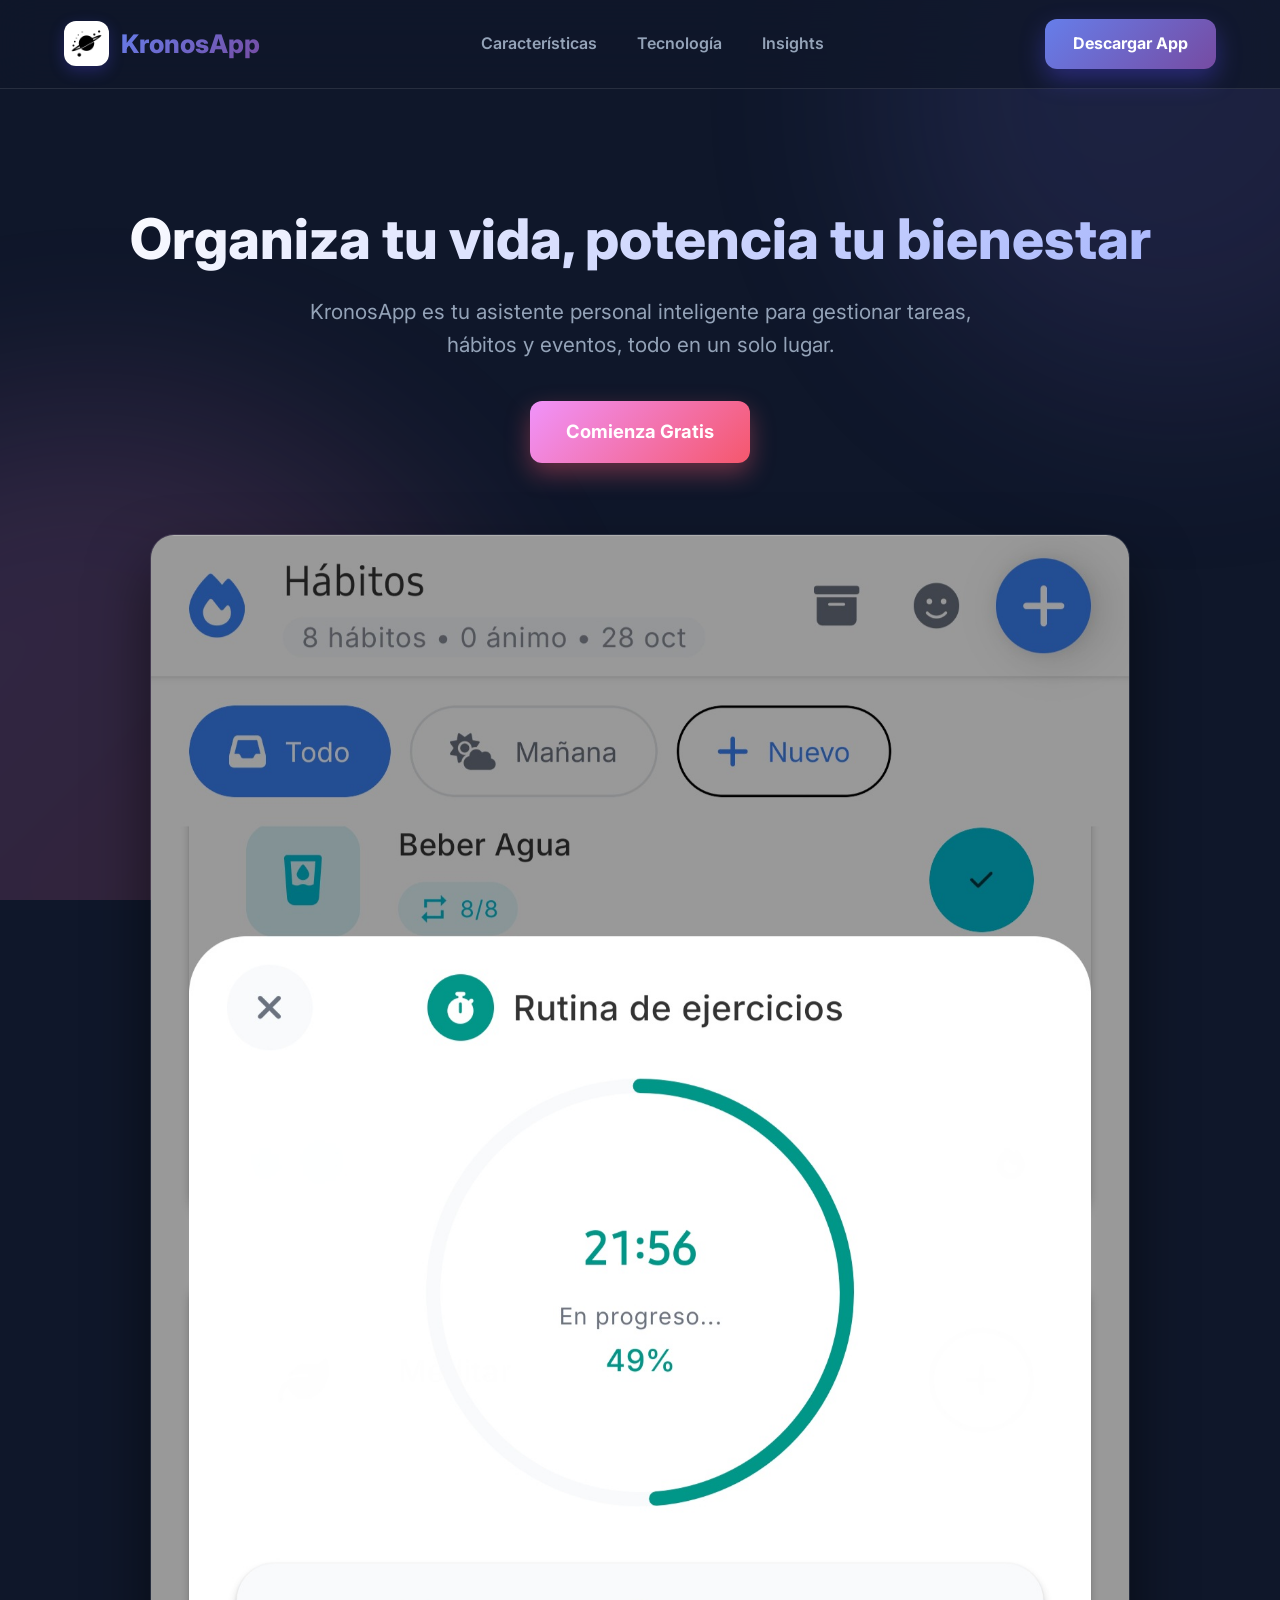
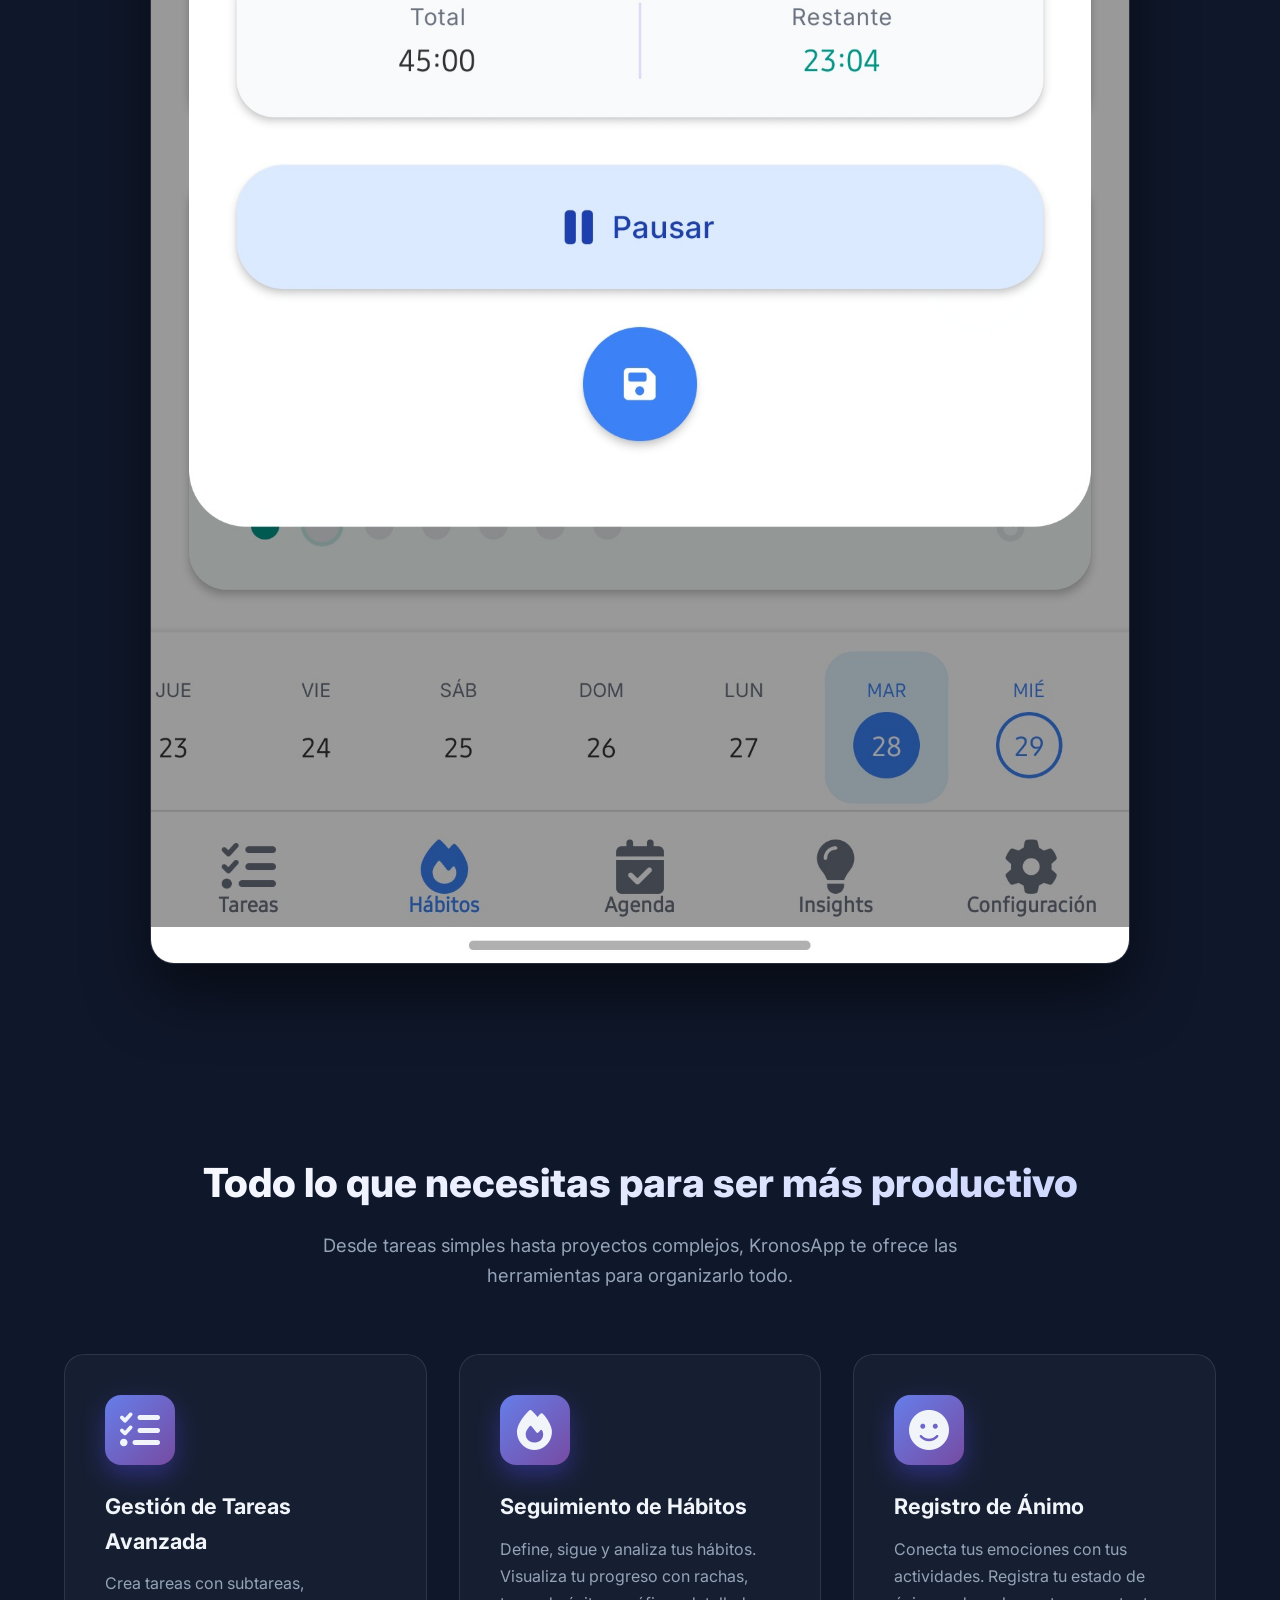
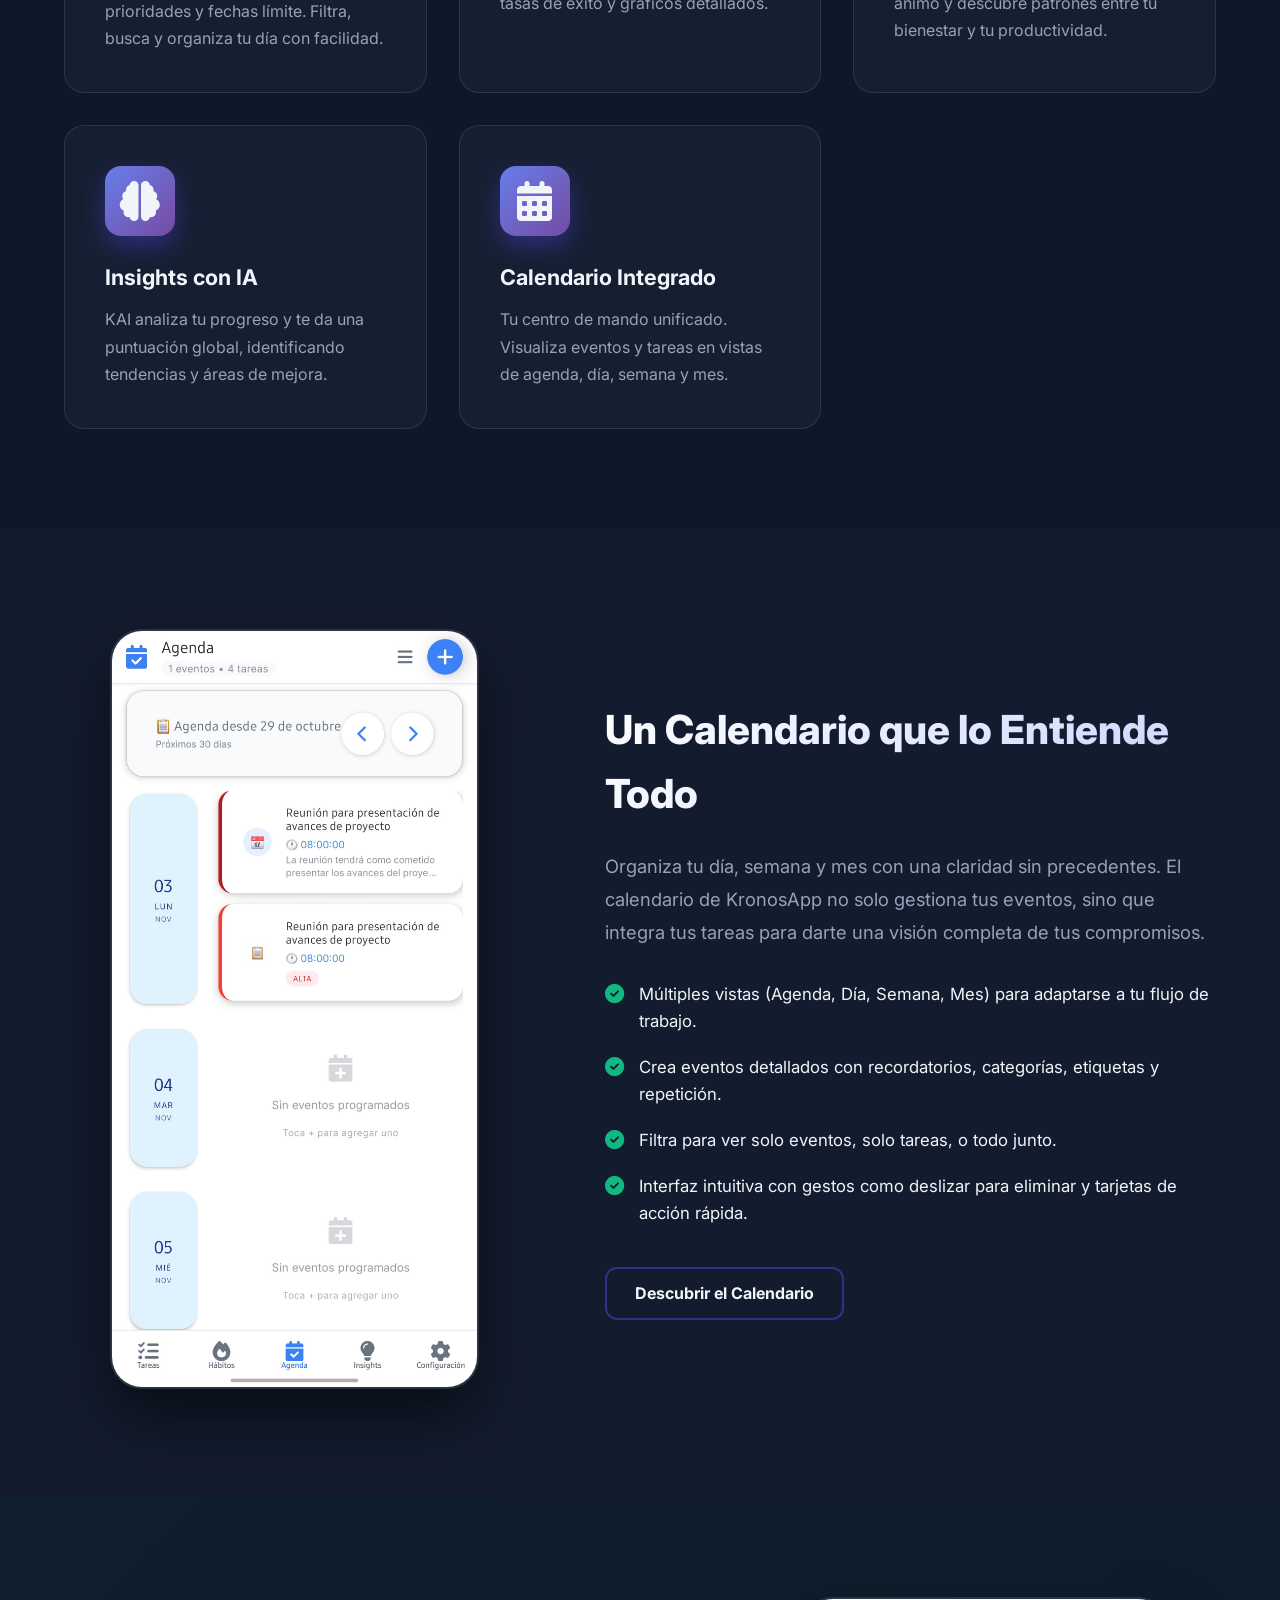
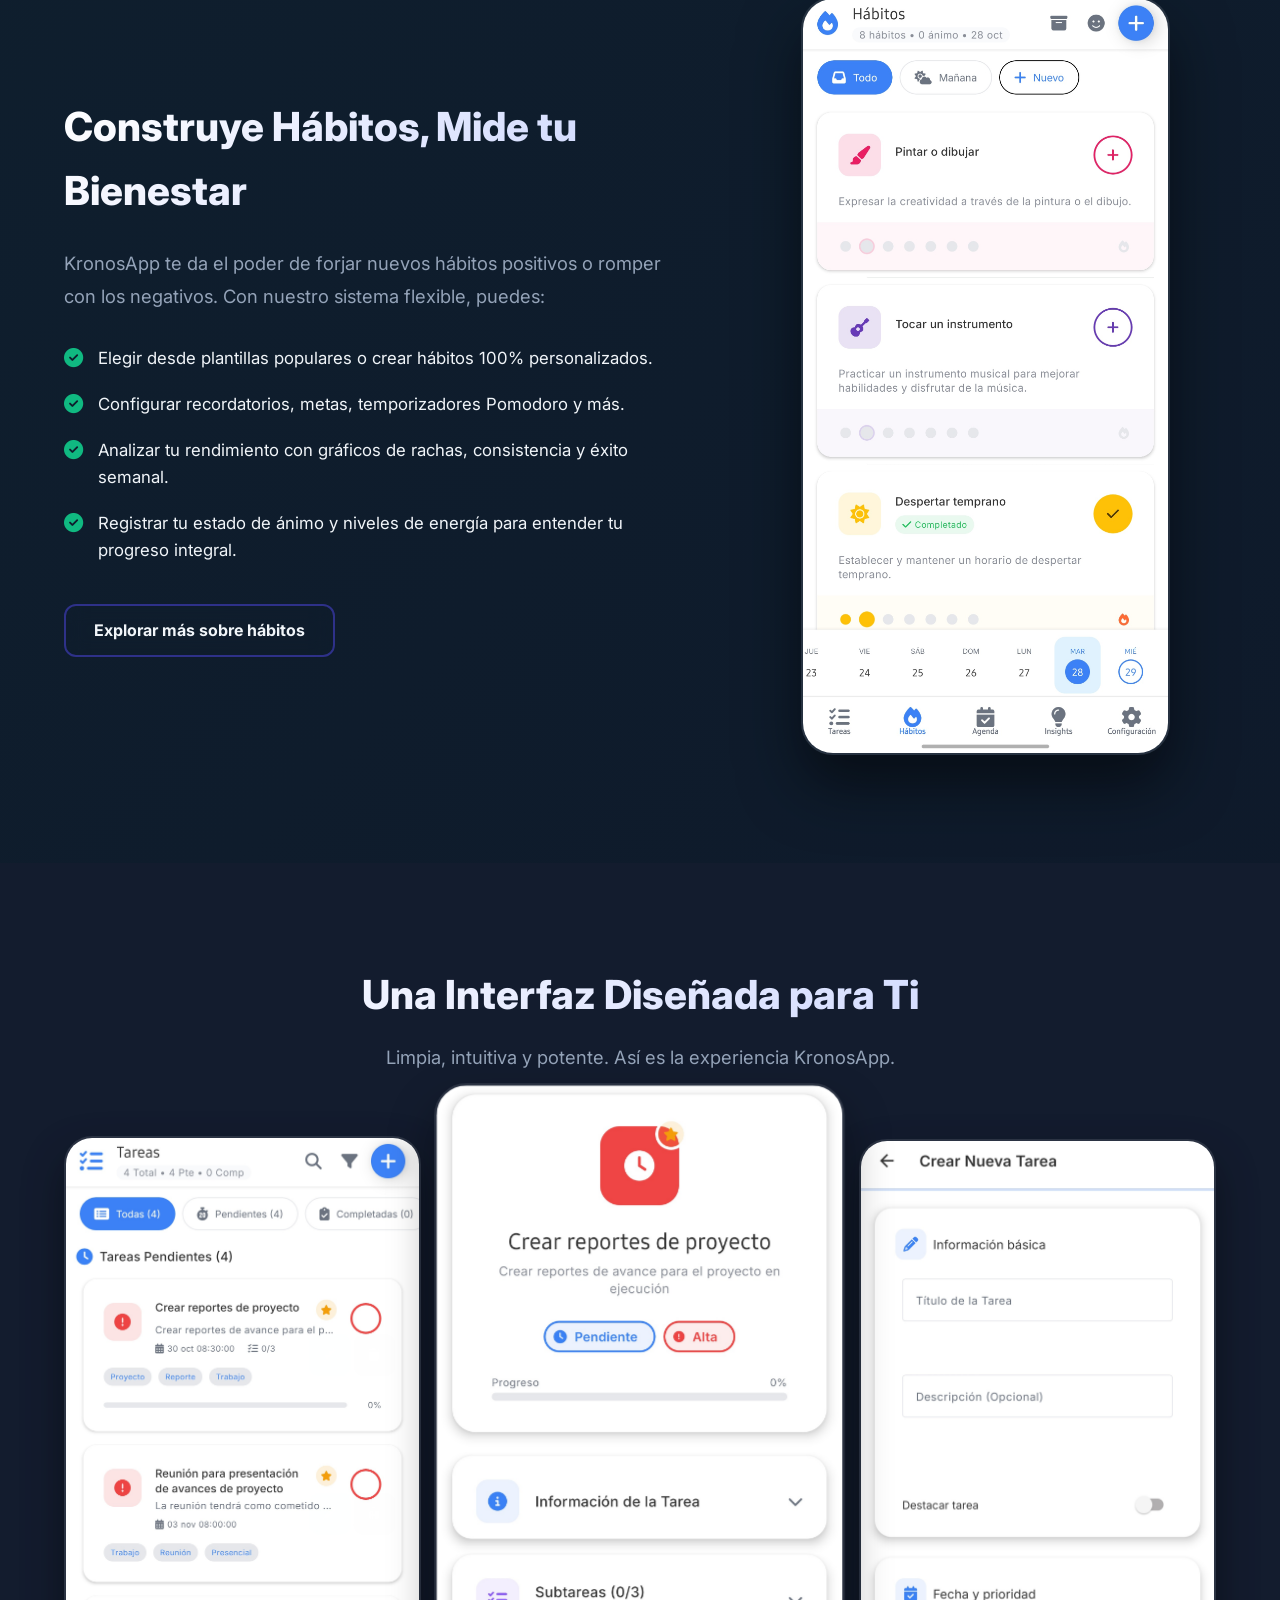
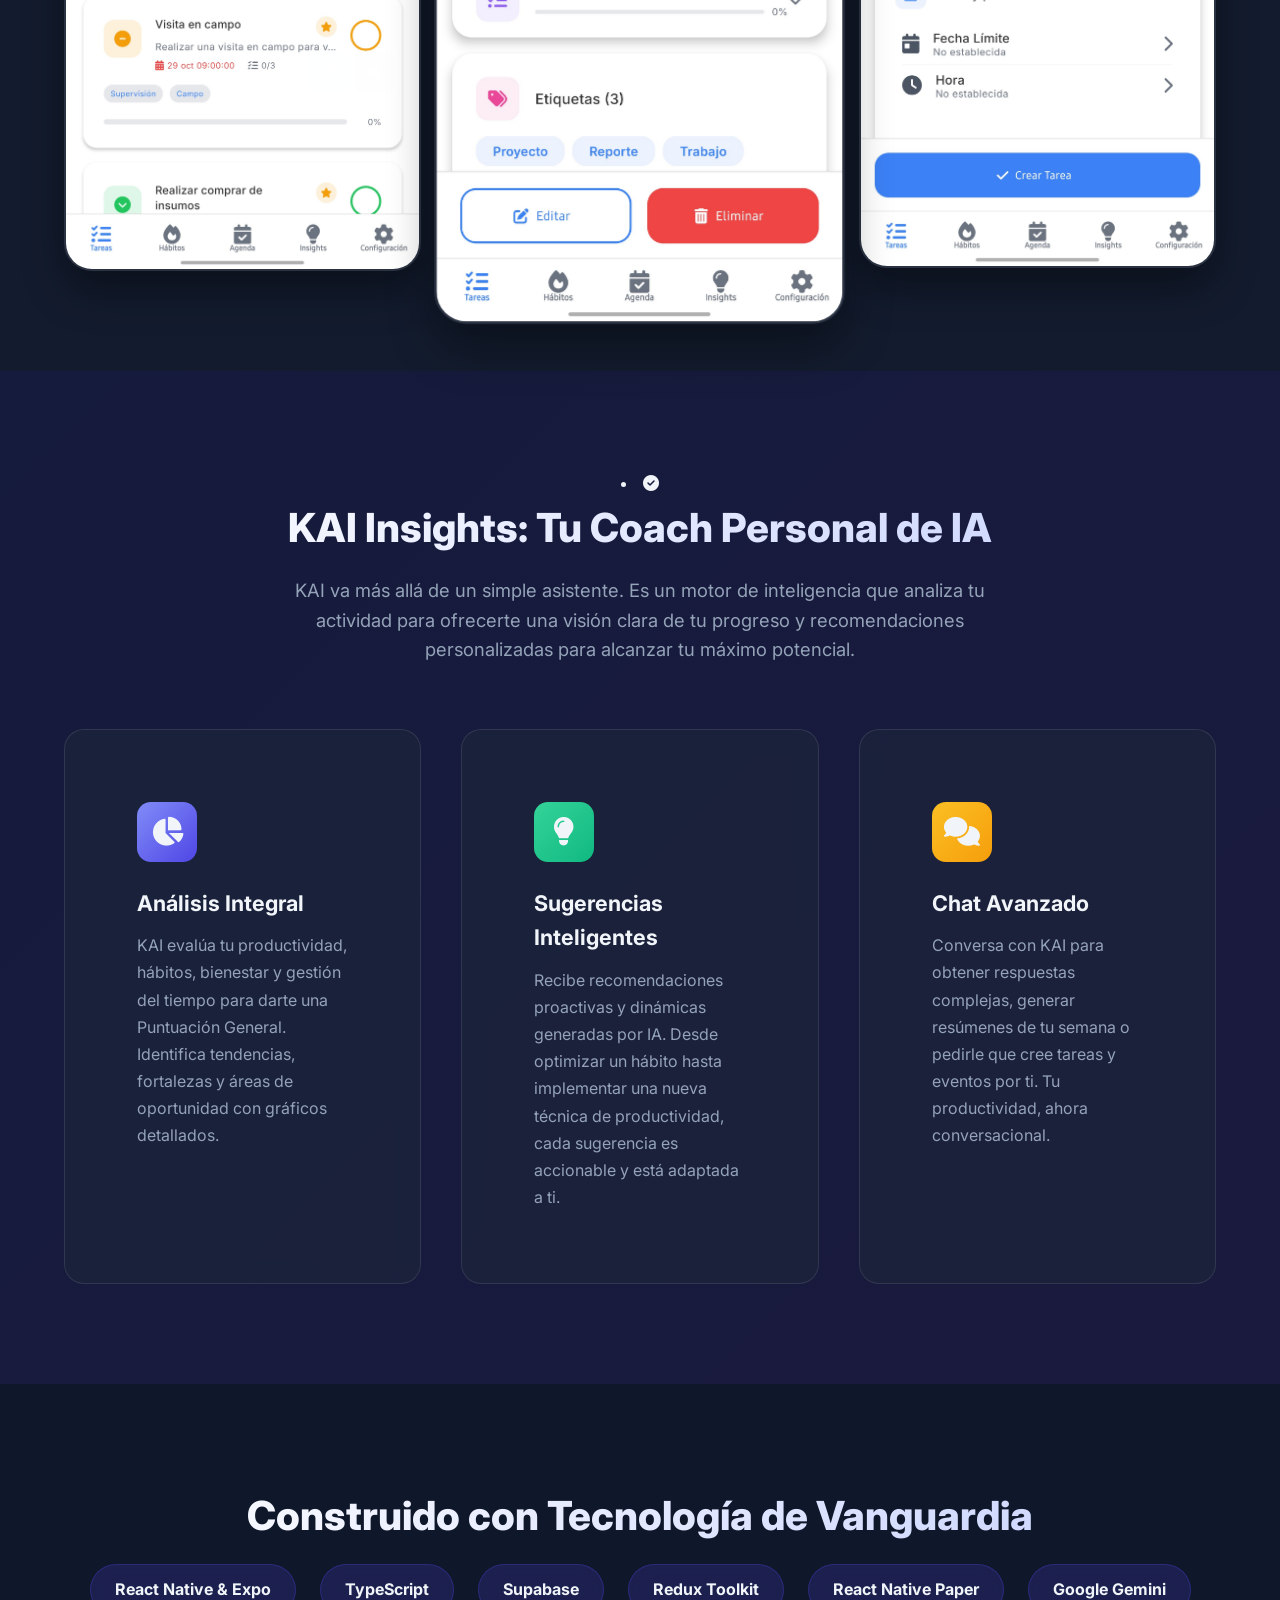
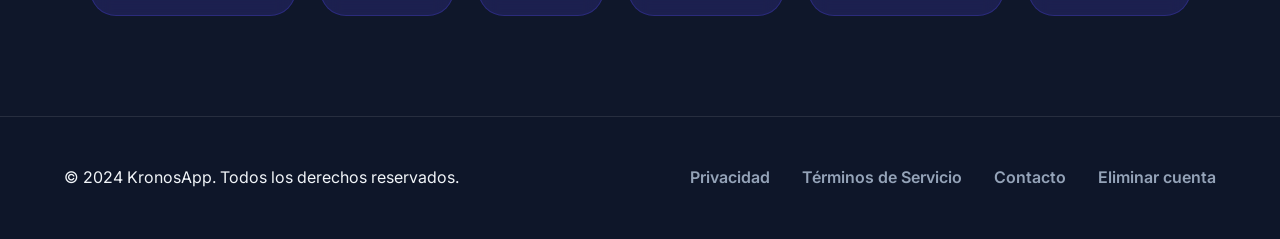
==== index.html @ 0acb2828 "Update KAI Insights section in index.html" ====
<!DOCTYPE html>
<html lang="es">
<head>
    <meta charset="UTF-8">
    <meta name="viewport" content="width=device-width, initial-scale=1.0">
    <title>KronosApp - Tu Asistente Personal Inteligente</title>
    <link rel="stylesheet" href="style.css">
    <link rel="preconnect" href="https://fonts.googleapis.com">
    <link rel="preconnect" href="https://fonts.gstatic.com" crossorigin>
    <link href="https://fonts.googleapis.com/css2?family=Inter:wght@400;600;700;800&display=swap" rel="stylesheet">
    <link rel="stylesheet" href="https://cdnjs.cloudflare.com/ajax/libs/font-awesome/6.4.0/css/all.min.css">
</head>
<body>
    <div class="bg-animation"></div>

    <header class="navbar" id="navbar">
        <div class="container">
            <div class="logo">
                <img src="./assets/splash_icon.png" alt="KronosApp Logo" class="logo-img">
                <h1>KronosApp</h1>
            </div>
            <nav>
                <ul>
                    <li><a href="#features">Características</a></li>
                    <li><a href="#tech-stack">Tecnología</a></li>
                    <li><a href="#kai-insights">Insights</a></li>
                </ul>
            </nav>
            <a href="#" class="btn btn-primary">Descargar App</a>
        </div>
    </header>

    <main>
        <section id="hero" class="hero-section">
            <div class="container hero-content">
                <h2>Organiza tu vida, potencia tu bienestar</h2>
                <p class="subtitle">KronosApp es tu asistente personal inteligente para gestionar tareas, hábitos y eventos, todo en un solo lugar.</p>
                <a href="#" class="btn btn-large btn-secondary">Comienza Gratis</a>
                <div class="hero-image-container">
                    <img src="./assets/pomodoro.jpg" alt="Vista previa de la aplicación KronosApp" class="hero-image">
                </div>
            </div>
        </section>

        <section id="features" class="features-section">
            <div class="container">
                <h3 class="section-title">Todo lo que necesitas para ser más productivo</h3>
                <p class="section-subtitle">Desde tareas simples hasta proyectos complejos, KronosApp te ofrece las herramientas para organizarlo todo.</p>
                <div class="features-grid">
                    <div class="feature-card">
                        <div class="feature-icon"><i class="fas fa-list-check"></i></div>
                        <h4>Gestión de Tareas Avanzada</h4>
                        <p>Crea tareas con subtareas, prioridades y fechas límite. Filtra, busca y organiza tu día con facilidad.</p>
                    </div>
                    <div class="feature-card">
                        <div class="feature-icon"><i class="fas fa-fire"></i></div>
                        <h4>Seguimiento de Hábitos</h4>
                        <p>Define, sigue y analiza tus hábitos. Visualiza tu progreso con rachas, tasas de éxito y gráficos detallados.</p>
                    </div>
                    <div class="feature-card">
                        <div class="feature-icon"><i class="fas fa-face-smile"></i></div>
                        <h4>Registro de Ánimo</h4>
                        <p>Conecta tus emociones con tus actividades. Registra tu estado de ánimo y descubre patrones entre tu bienestar y tu productividad.</p>
                    </div>
                    <div class="feature-card">
                        <div class="feature-icon"><i class="fas fa-brain"></i></div>
                        <h4>Insights con IA</h4>
                        <p>KAI analiza tu progreso y te da una puntuación global, identificando tendencias y áreas de mejora.</p>
                    </div>
                    <div class="feature-card">
                        <div class="feature-icon"><i class="fas fa-calendar-days"></i></div>
                        <h4>Calendario Integrado</h4>
                        <p>Tu centro de mando unificado. Visualiza eventos y tareas en vistas de agenda, día, semana y mes.</p>
                    </div>
                </div>
            </div>
        </section>

        <section id="calendar-showcase" class="calendar-showcase-section showcase-section">
            <div class="container">
                <div class="showcase-content-reversed">
                    <div class="showcase-image-container">
                        <img src="./assets/agenda.jpg" alt="Vista Agenda del Calendario" class="showcase-image">
                    </div>
                    <div class="showcase-text">
                        <h3 class="section-title">Un Calendario que lo Entiende Todo</h3>
                        <p>Organiza tu día, semana y mes con una claridad sin precedentes. El calendario de KronosApp no solo gestiona tus eventos, sino que integra tus tareas para darte una visión completa de tus compromisos.</p>
                        <ul>
                            <li><i class="fas fa-check-circle"></i> Múltiples vistas (Agenda, Día, Semana, Mes) para adaptarse a tu flujo de trabajo.</li>
                            <li><i class="fas fa-check-circle"></i> Crea eventos detallados con recordatorios, categorías, etiquetas y repetición.</li>
                            <li><i class="fas fa-check-circle"></i> Filtra para ver solo eventos, solo tareas, o todo junto.</li>
                            <li><i class="fas fa-check-circle"></i> Interfaz intuitiva con gestos como deslizar para eliminar y tarjetas de acción rápida.</li>
                        </ul>
                        <a href="#" class="btn btn-outline">Descubrir el Calendario</a>
                    </div>
                </div>
            </div>
        </section>

        <section id="habits-showcase" class="habits-showcase-section showcase-section">
            <div class="container">
                <div class="showcase-content">
                    <div class="showcase-text">
                        <h3 class="section-title">Construye Hábitos, Mide tu Bienestar</h3>
                        <p>KronosApp te da el poder de forjar nuevos hábitos positivos o romper con los negativos. Con nuestro sistema flexible, puedes:</p>
                        <ul>
                            <li><i class="fas fa-check-circle"></i> Elegir desde plantillas populares o crear hábitos 100% personalizados.</li>
                            <li><i class="fas fa-check-circle"></i> Configurar recordatorios, metas, temporizadores Pomodoro y más.</li>
                            <li><i class="fas fa-check-circle"></i> Analizar tu rendimiento con gráficos de rachas, consistencia y éxito semanal.</li>
                            <li><i class="fas fa-check-circle"></i> Registrar tu estado de ánimo y niveles de energía para entender tu progreso integral.</li>
                        </ul>
                        <a href="#" class="btn btn-outline">Explorar más sobre hábitos</a>
                    </div>
                    <div class="showcase-image-container">
                        <img src="./assets/habits_screen.jpg" alt="Seguimiento de Hábitos" class="showcase-image">
                    </div>
                </div>
            </div>
        </section>

        <section id="gallery" class="gallery-section">
            <div class="container">
                <h3 class="section-title">Una Interfaz Diseñada para Ti</h3>
                <p class="section-subtitle">Limpia, intuitiva y potente. Así es la experiencia KronosApp.</p>
                <div class="gallery-grid">
                    <img src="./assets/tasks_screen.jpg" alt="Lista de Tareas" class="gallery-image">
                    <img src="./assets/task_details.jpg" alt="Detalles de Tarea" class="gallery-image featured-image">
                    <img src="./assets/create-task.jpg" alt="Crear Tarea" class="gallery-image">
                </div>
            </div>
        </section>

        <section id="kai-insights" class="kai-insights-section">
            <div class="container">
                <div class="kai-header">
                    <li><i class="fas fa-check-circle" class="kai-avatar"></i>
                    <h3 class="section-title">KAI Insights: Tu Coach Personal de IA</h3>
                    <p class="section-subtitle">KAI va más allá de un simple asistente. Es un motor de inteligencia que analiza tu actividad para ofrecerte una visión clara de tu progreso y recomendaciones personalizadas para alcanzar tu máximo potencial.</p>
                </div>
                <div class="kai-features-grid">
                    <div class="kai-feature-card">
                        <div class="kai-feature-icon icon-blue"><i class="fas fa-chart-pie"></i></div>
                        <h4>Análisis Integral</h4>
                        <p>KAI evalúa tu productividad, hábitos, bienestar y gestión del tiempo para darte una Puntuación General. Identifica tendencias, fortalezas y áreas de oportunidad con gráficos detallados.</p>
                    </div>
                    <div class="kai-feature-card">
                        <div class="kai-feature-icon icon-green"><i class="fas fa-lightbulb"></i></div>
                        <h4>Sugerencias Inteligentes</h4>
                        <p>Recibe recomendaciones proactivas y dinámicas generadas por IA. Desde optimizar un hábito hasta implementar una nueva técnica de productividad, cada sugerencia es accionable y está adaptada a ti.</p>
                    </div>
                    <div class="kai-feature-card">
                        <div class="kai-feature-icon icon-yellow"><i class="fas fa-comments"></i></div>
                        <h4>Chat Avanzado</h4>
                        <p>Conversa con KAI para obtener respuestas complejas, generar resúmenes de tu semana o pedirle que cree tareas y eventos por ti. Tu productividad, ahora conversacional.</p>
                    </div>
                </div>
            </div>
        </section>

        <section id="tech-stack" class="tech-stack-section">
            <div class="container">
                <h3 class="section-title">Construido con Tecnología de Vanguardia</h3>
                <div class="tech-grid">
                    <span>React Native & Expo</span>
                    <span>TypeScript</span>
                    <span>Supabase</span>
                    <span>Redux Toolkit</span>
                    <span>React Native Paper</span>
                    <span>Google Gemini</span>
                </div>
            </div>
        </section>
    </main>

    <footer class="footer">
        <div class="container">
            <div class="footer-content">
                <p>&copy; 2024 KronosApp. Todos los derechos reservados.</p>
                <div class="footer-links">
                    <a href="https://debzeen.github.io/kronosapp-privacy-policy/">Privacidad</a>
                    <a href="https://debzeen.github.io/kronosapp_website/terms_and_conditions">Términos de Servicio</a>
                    <a href="https://debzeen.github.io/kronosapp_website/contact">Contacto</a>
                    <a href="https://debzeen.github.io/kronosapp_website/delete_account">Eliminar cuenta</a>
                </div>
            </div>
        </div>
    </footer>

    <script src="script.js"></script>
</body>
</html>
---- style.css ----
/* Variables & Reset */
:root {
    --primary-color: #4f46e5;
    --secondary-color: #10b981;
    --background-color: #0f172a;
    --surface-color: #1e293b;
    --text-color: #f1f5f9;
    --text-muted-color: #94a3b8;
    --border-color: #334155;
    --font-family: 'Inter', sans-serif;
}

* {
    margin: 0;
    padding: 0;
    box-sizing: border-box;
}

body {
    font-family: var(--font-family);
    background-color: var(--background-color);
    color: var(--text-color);
    line-height: 1.6;
    overflow-x: hidden;
}

.container {
    max-width: 1200px;
    margin: 0 auto;
    padding: 0 24px;
}

/* Animated Background */
.bg-animation {
    position: fixed;
    top: 0;
    left: 0;
    width: 100%;
    height: 100%;
    z-index: -1;
    overflow: hidden;
}

.bg-animation::before,
.bg-animation::after {
    content: '';
    position: absolute;
    border-radius: 50%;
    filter: blur(100px);
    opacity: 0.15;
    animation: float 20s infinite ease-in-out;
}

.bg-animation::before {
    width: 600px;
    height: 600px;
    background: linear-gradient(135deg, #667eea 0%, #764ba2 100%);
    top: -200px;
    right: -200px;
    animation-delay: -5s;
}

.bg-animation::after {
    width: 800px;
    height: 800px;
    background: linear-gradient(135deg, #f093fb 0%, #f5576c 100%);
    bottom: -300px;
    left: -300px;
}

@keyframes float {
    0%, 100% { 
        transform: translate(0, 0) rotate(0deg); 
    }
    33% { 
        transform: translate(30px, -50px) rotate(120deg); 
    }
    66% { 
        transform: translate(-20px, 20px) rotate(240deg); 
    }
}

/* Navbar */
.navbar {
    background: rgba(15, 23, 42, 0.8);
    backdrop-filter: blur(20px);
    padding: 1.2rem 0;
    border-bottom: 1px solid rgba(255, 255, 255, 0.1);
    position: sticky;
    top: 0;
    z-index: 1000;
    transition: all 0.3s ease;
}

.navbar.scrolled {
    background: rgba(15, 23, 42, 0.95);
    box-shadow: 0 10px 30px rgba(0, 0, 0, 0.3);
}

.navbar .container {
    display: flex;
    justify-content: space-between;
    align-items: center;
}

.logo {
    display: flex;
    align-items: center;
    gap: 12px;
    transition: transform 0.3s ease;
}

.logo:hover {
    transform: scale(1.05);
}

.logo-img {
    height: 45px;
    width: 45px;
    border-radius: 12px;
    box-shadow: 0 5px 15px rgba(79, 70, 229, 0.3);
}

.logo h1 {
    font-size: 1.6rem;
    font-weight: 800;
    background: linear-gradient(135deg, #667eea 0%, #764ba2 100%);
    -webkit-background-clip: text;
    -webkit-text-fill-color: transparent;
    background-clip: text;
}

.navbar nav ul {
    list-style: none;
    display: flex;
    gap: 2.5rem;
}

.navbar nav a {
    text-decoration: none;
    color: var(--text-muted-color);
    font-weight: 600;
    transition: all 0.3s ease;
    position: relative;
}

.navbar nav a::after {
    content: '';
    position: absolute;
    bottom: -5px;
    left: 0;
    width: 0;
    height: 2px;
    background: linear-gradient(135deg, #667eea 0%, #764ba2 100%);
    transition: width 0.3s ease;
}

.navbar nav a:hover {
    color: var(--text-color);
}

.navbar nav a:hover::after {
    width: 100%;
}

/* Buttons */
.btn {
    padding: 12px 28px;
    border-radius: 12px;
    text-decoration: none;
    font-weight: 700;
    transition: all 0.4s cubic-bezier(0.175, 0.885, 0.32, 1.275);
    display: inline-block;
    position: relative;
    overflow: hidden;
    border: none;
    cursor: pointer;
}

.btn::before {
    content: '';
    position: absolute;
    top: 50%;
    left: 50%;
    width: 0;
    height: 0;
    border-radius: 50%;
    background: rgba(255, 255, 255, 0.2);
    transform: translate(-50%, -50%);
    transition: width 0.6s, height 0.6s;
}

.btn:hover::before {
    width: 300px;
    height: 300px;
}

.btn-primary {
    background: linear-gradient(135deg, #667eea 0%, #764ba2 100%);
    color: #fff;
    box-shadow: 0 10px 25px rgba(79, 70, 229, 0.4);
}

.btn-primary:hover {
    transform: translateY(-3px);
    box-shadow: 0 15px 35px rgba(79, 70, 229, 0.6);
}

.btn-secondary {
    background: linear-gradient(135deg, #f093fb 0%, #f5576c 100%);
    color: #fff;
    box-shadow: 0 10px 25px rgba(245, 87, 108, 0.4);
}

.btn-secondary:hover {
    transform: translateY(-3px);
    box-shadow: 0 15px 35px rgba(245, 87, 108, 0.6);
}

.btn-outline {
    background: transparent;
    color: var(--text-color);
    border: 2px solid rgba(79, 70, 229, 0.5);
    backdrop-filter: blur(10px);
}

.btn-outline:hover {
    background: linear-gradient(135deg, #667eea 0%, #764ba2 100%);
    border-color: transparent;
    transform: translateY(-3px);
}

.btn-large {
    padding: 16px 36px;
    font-size: 1.15rem;
}

/* Hero Section */
.hero-section {
    padding: 120px 0 80px;
    text-align: center;
    position: relative;
}

.hero-content h2 {
    font-size: 3.5rem;
    font-weight: 800;
    margin-bottom: 1.5rem;
    line-height: 1.1;
    background: linear-gradient(135deg, #fff 0%, #a5b4fc 100%);
    -webkit-background-clip: text;
    -webkit-text-fill-color: transparent;
    background-clip: text;
    animation: fadeInUp 0.8s ease-out;
}

.hero-content .subtitle {
    font-size: 1.3rem;
    color: var(--text-muted-color);
    max-width: 700px;
    margin: 0 auto 2.5rem auto;
    animation: fadeInUp 0.8s ease-out 0.2s both;
}

.hero-content .btn {
    animation: fadeInUp 0.8s ease-out 0.4s both;
}

.hero-image-container {
    margin-top: 4rem;
    animation: fadeInUp 0.8s ease-out 0.6s both;
    position: relative;
}

.hero-image {
    max-width: 85%;
    border-radius: 24px;
    box-shadow: 0 30px 60px rgba(0, 0, 0, 0.5);
    border: 1px solid rgba(255, 255, 255, 0.1);
    transition: transform 0.5s ease;
}

.hero-image:hover {
    transform: scale(1.02) translateY(-10px);
}

@keyframes fadeInUp {
    from {
        opacity: 0;
        transform: translateY(30px);
    }
    to {
        opacity: 1;
        transform: translateY(0);
    }
}

/* Section Styling */
.section-title {
    text-align: center;
    font-size: 2.5rem;
    margin-bottom: 1rem;
    font-weight: 800;
    background: linear-gradient(135deg, #fff 0%, #c7d2fe 100%);
    -webkit-background-clip: text;
    -webkit-text-fill-color: transparent;
    background-clip: text;
}

.section-subtitle {
    text-align: center;
    font-size: 1.15rem;
    color: var(--text-muted-color);
    max-width: 700px;
    margin: 0 auto 4rem auto;
}

/* Features Section */
.features-section {
    padding: 100px 0;
}

.features-grid {
    display: grid;
    grid-template-columns: repeat(auto-fit, minmax(280px, 1fr));
    gap: 2rem;
}

.feature-card {
    background: rgba(30, 41, 59, 0.5);
    backdrop-filter: blur(10px);
    padding: 2.5rem;
    border-radius: 20px;
    border: 1px solid rgba(255, 255, 255, 0.1);
    transition: all 0.4s cubic-bezier(0.175, 0.885, 0.32, 1.275);
    position: relative;
    overflow: hidden;
}

.feature-card::before {
    content: '';
    position: absolute;
    top: 0;
    left: 0;
    width: 100%;
    height: 100%;
    background: linear-gradient(135deg, #667eea 0%, #764ba2 100%);
    opacity: 0;
    transition: opacity 0.4s ease;
    z-index: -1;
}

.feature-card:hover {
    transform: translateY(-10px);
    border-color: rgba(79, 70, 229, 0.5);
    box-shadow: 0 20px 40px rgba(79, 70, 229, 0.3);
}

.feature-card:hover::before {
    opacity: 0.1;
}

.feature-icon {
    font-size: 2.5rem;
    margin-bottom: 1.5rem;
    display: inline-flex;
    align-items: center;
    justify-content: center;
    background: linear-gradient(135deg, #667eea 0%, #764ba2 100%);
    width: 70px;
    height: 70px;
    border-radius: 16px;
    box-shadow: 0 10px 25px rgba(79, 70, 229, 0.4);
    transition: transform 0.3s ease;
}

.feature-card:hover .feature-icon {
    transform: rotateY(360deg);
}

.feature-card h4 {
    font-size: 1.35rem;
    margin-bottom: 0.75rem;
    font-weight: 700;
}

.feature-card p {
    color: var(--text-muted-color);
    line-height: 1.7;
}

/* Showcase Sections */
.showcase-section {
    padding: 100px 0;
    position: relative;
}

.calendar-showcase-section {
    background: rgba(30, 41, 59, 0.3);
}

.habits-showcase-section {
    background: linear-gradient(135deg, rgba(16, 185, 129, 0.05) 0%, rgba(6, 95, 70, 0.05) 100%);
}

.showcase-content,
.showcase-content-reversed {
    display: flex;
    align-items: center;
    gap: 5rem;
}

.showcase-content-reversed .showcase-text {
    order: 2;
}

.showcase-content-reversed .showcase-image-container {
    order: 1;
}

.showcase-text {
    flex: 1;
}

.showcase-text .section-title {
    text-align: left;
    margin-bottom: 1.5rem;
}

.showcase-text p {
    font-size: 1.15rem;
    color: var(--text-muted-color);
    margin-bottom: 2rem;
    line-height: 1.8;
}

.showcase-text ul {
    list-style: none;
    margin-bottom: 2.5rem;
    padding-left: 0;
}

.showcase-text ul li {
    display: flex;
    align-items: flex-start;
    margin-bottom: 1.2rem;
    font-size: 1.05rem;
    transition: transform 0.3s ease;
}

.showcase-text ul li:hover {
    transform: translateX(10px);
}

.showcase-text ul li i {
    color: var(--secondary-color);
    margin-right: 15px;
    margin-top: 4px;
    font-size: 1.2rem;
}

.showcase-image-container {
    flex: 0 0 40%;
    text-align: center;
}

.showcase-image {
    max-width: 80%;
    border-radius: 32px;
    box-shadow: 0 30px 60px rgba(0, 0, 0, 0.5);
    border: 2px solid rgba(255, 255, 255, 0.1);
    transition: transform 0.5s ease;
}

.showcase-image:hover {
    transform: scale(1.05) rotate(2deg);
}

/* Gallery Section */
.gallery-section {
    padding: 100px 0;
    background: rgba(30, 41, 59, 0.3);
}

.gallery-grid {
    display: grid;
    grid-template-columns: repeat(3, 1fr);
    gap: 2.5rem;
    align-items: center;
    margin-top: 3rem;
}

.gallery-image {
    width: 100%;
    border-radius: 28px;
    box-shadow: 0 20px 40px rgba(0, 0, 0, 0.4);
    border: 2px solid rgba(255, 255, 255, 0.1);
    transition: all 0.5s cubic-bezier(0.175, 0.885, 0.32, 1.275);
}

.gallery-image:hover {
    transform: translateY(-15px) scale(1.05);
    box-shadow: 0 30px 60px rgba(79, 70, 229, 0.4);
}

.featured-image {
    transform: scale(1.15);
}

.featured-image:hover {
    transform: scale(1.2) translateY(-15px);
}

/* KAI Insights Section */
.kai-insights-section {
    background: linear-gradient(135deg, rgba(79, 70, 229, 0.1) 0%, rgba(124, 58, 237, 0.1) 100%);
    padding: 100px 0;
    text-align: center;
}

.kai-header {
    margin-bottom: 4rem;
}

.kai-avatar {
    width: 140px;
    height: 140px;
    border-radius: 50%;
    margin: 0 auto 2rem auto;
    border: 4px solid rgba(79, 70, 229, 0.5);
    box-shadow: 0 20px 40px rgba(79, 70, 229, 0.4);
    transition: transform 0.5s ease;
    animation: pulse 3s infinite;
}

@keyframes pulse {
    0%, 100% { 
        transform: scale(1); 
    }
    50% { 
        transform: scale(1.05); 
    }
}

.kai-avatar:hover {
    transform: scale(1.1);
    animation: none;
}

.kai-features-grid {
    display: grid;
    grid-template-columns: repeat(auto-fit, minmax(320px, 1fr));
    gap: 2.5rem;
    text-align: left;
}

.kai-feature-card {
    background: rgba(30, 41, 59, 0.5);
    backdrop-filter: blur(10px);
    padding: 4.5rem;
    border-radius: 20px;
    border: 1px solid rgba(255, 255, 255, 0.1);
    transition: all 0.4s ease;
}

.kai-feature-card:hover {
    transform: translateY(-10px);
    box-shadow: 0 20px 40px rgba(0, 0, 0, 0.3);
}

.kai-feature-icon {
    width: 60px;
    height: 60px;
    border-radius: 14px;
    display: flex;
    align-items: center;
    justify-content: center;
    font-size: 1.8rem;
    margin-bottom: 1.5rem;
    transition: transform 0.3s ease;
}

.kai-feature-icon.icon-blue {
    background: linear-gradient(135deg, #818cf8 0%, #4f46e5 100%);
}

.kai-feature-icon.icon-green {
    background: linear-gradient(135deg, #34d399 0%, #10b981 100%);
}

.kai-feature-icon.icon-yellow {
    background: linear-gradient(135deg, #fbbf24 0%, #f59e0b 100%);
}

.kai-feature-card:hover .kai-feature-icon {
    transform: scale(1.1) rotate(5deg);
}

.kai-feature-card h4 {
    font-size: 1.35rem;
    margin-bottom: 0.75rem;
    font-weight: 700;
}

.kai-feature-card p {
    color: var(--text-muted-color);
    line-height: 1.7;
}

/* Tech Stack Section */
.tech-stack-section {
    padding: 100px 0;
}

.tech-grid {
    display: flex;
    flex-wrap: wrap;
    justify-content: center;
    gap: 1.5rem;
}

.tech-grid span {
    background: rgba(79, 70, 229, 0.2);
    backdrop-filter: blur(10px);
    color: var(--text-color);
    padding: 12px 24px;
    border-radius: 50px;
    font-weight: 700;
    border: 1px solid rgba(79, 70, 229, 0.3);
    transition: all 0.3s ease;
}

.tech-grid span:hover {
    background: linear-gradient(135deg, #667eea 0%, #764ba2 100%);
    transform: translateY(-5px);
    box-shadow: 0 10px 25px rgba(79, 70, 229, 0.4);
}

/* Footer */
.footer {
    background: rgba(15, 23, 42, 0.95);
    border-top: 1px solid rgba(255, 255, 255, 0.1);
    padding: 3rem 0;
}

.footer-content {
    display: flex;
    justify-content: space-between;
    align-items: center;
}

.footer-links {
    display: flex;
    gap: 2rem;
}

.footer-links a {
    text-decoration: none;
    color: var(--text-muted-color);
    transition: color 0.3s ease;
    font-weight: 600;
}

.footer-links a:hover {
    color: var(--text-color);
}

/* Responsive */
@media (max-width: 768px) {
    .hero-content h2 {
        font-size: 2.5rem;
    }

    .navbar nav {
        display: none;
    }

    .showcase-content,
    .showcase-content-reversed {
        flex-direction: column;
        gap: 3rem;
    }

    .showcase-content-reversed .showcase-text,
    .showcase-content-reversed .showcase-image-container {
        order: initial;
    }

    .showcase-image-container {
        flex: 1;
    }

    .gallery-grid {
        grid-template-columns: 1fr;
    }

    .featured-image {
        transform: scale(1);
    }

    .footer-content {
        flex-direction: column;
        gap: 1.5rem;
    }
}
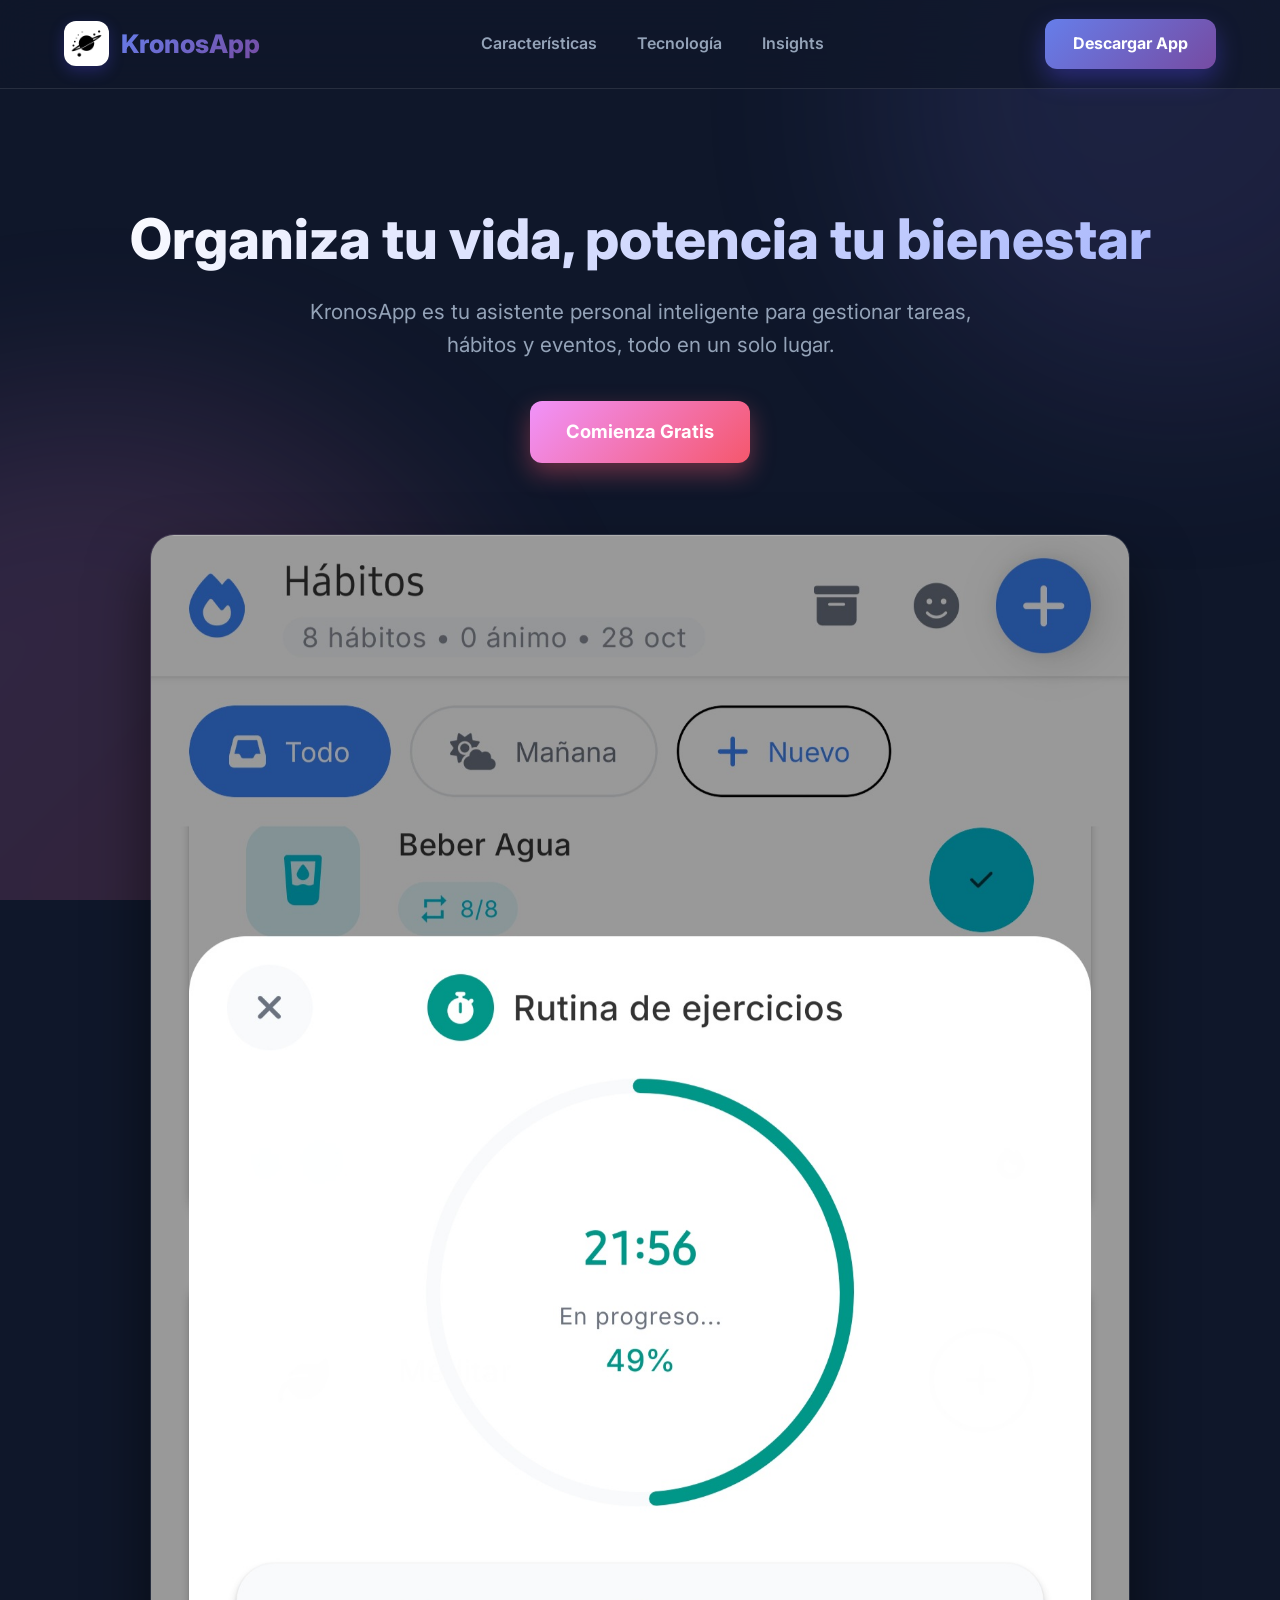
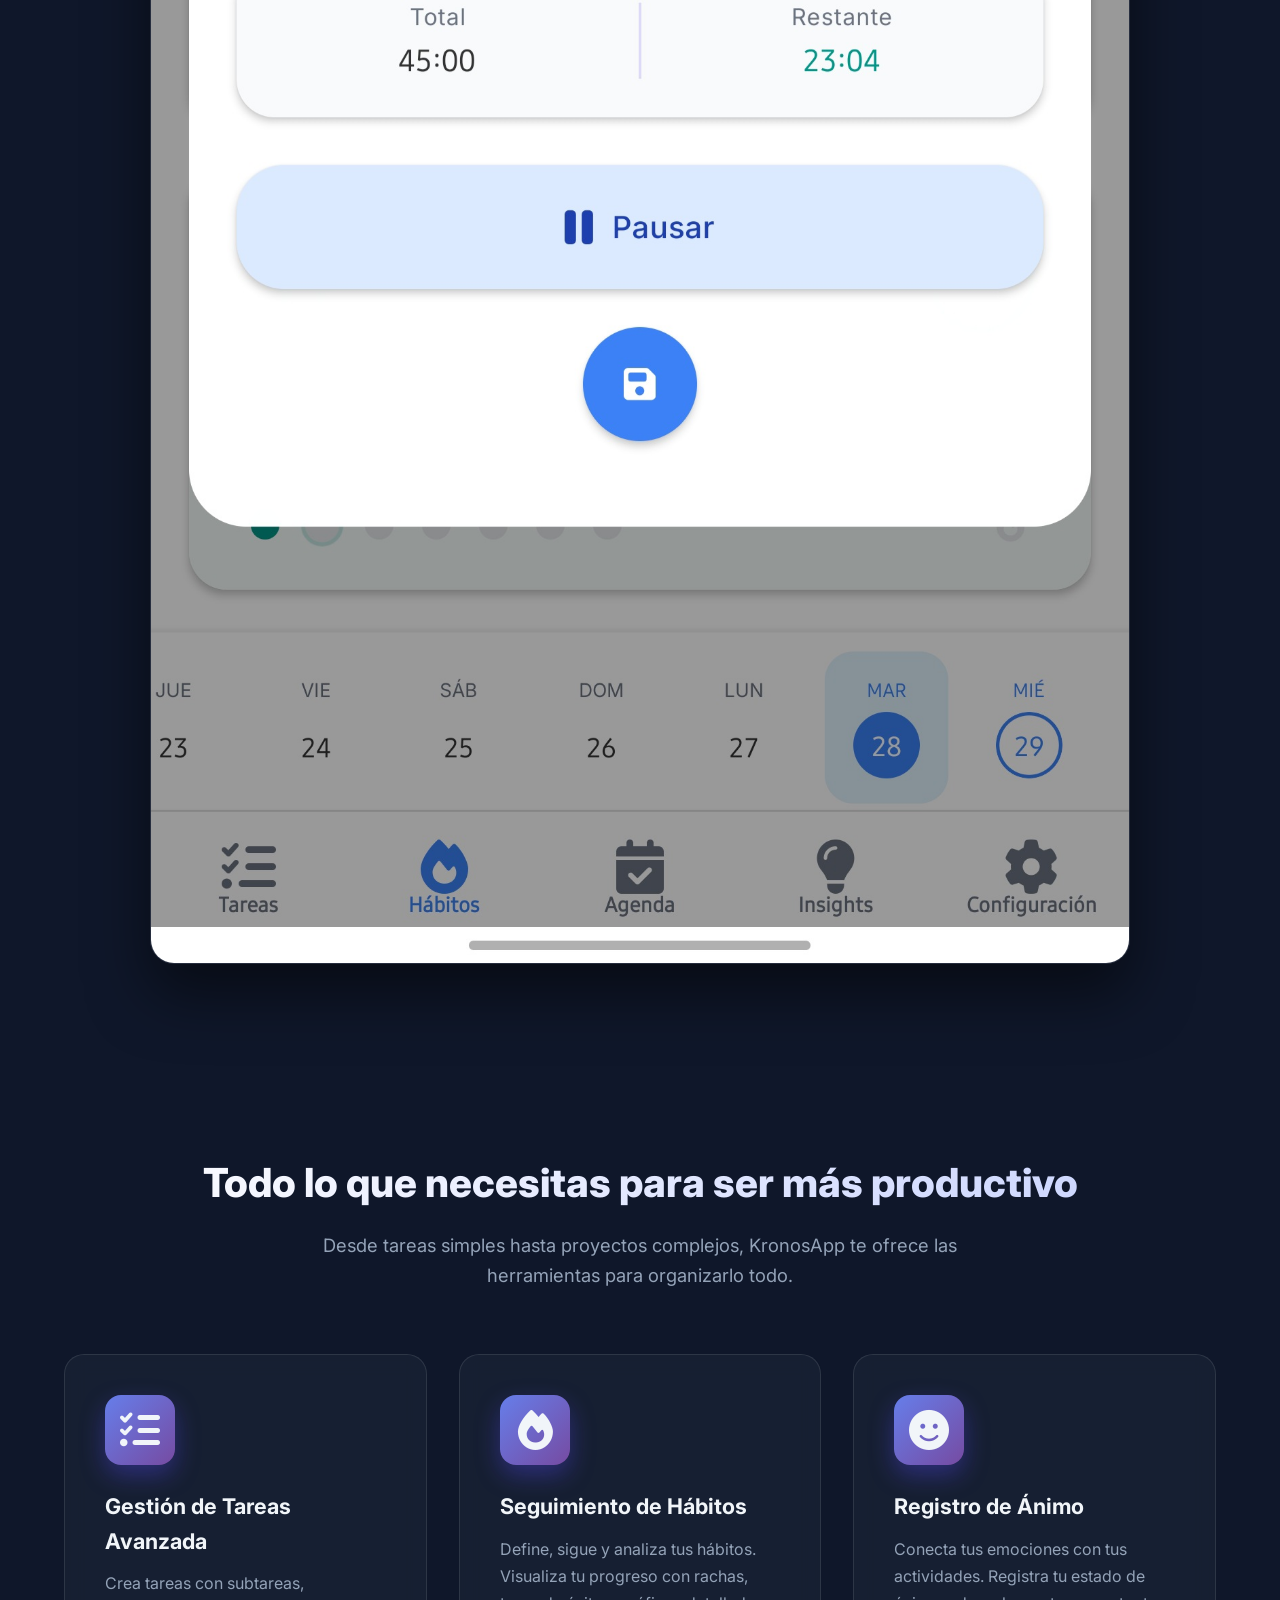
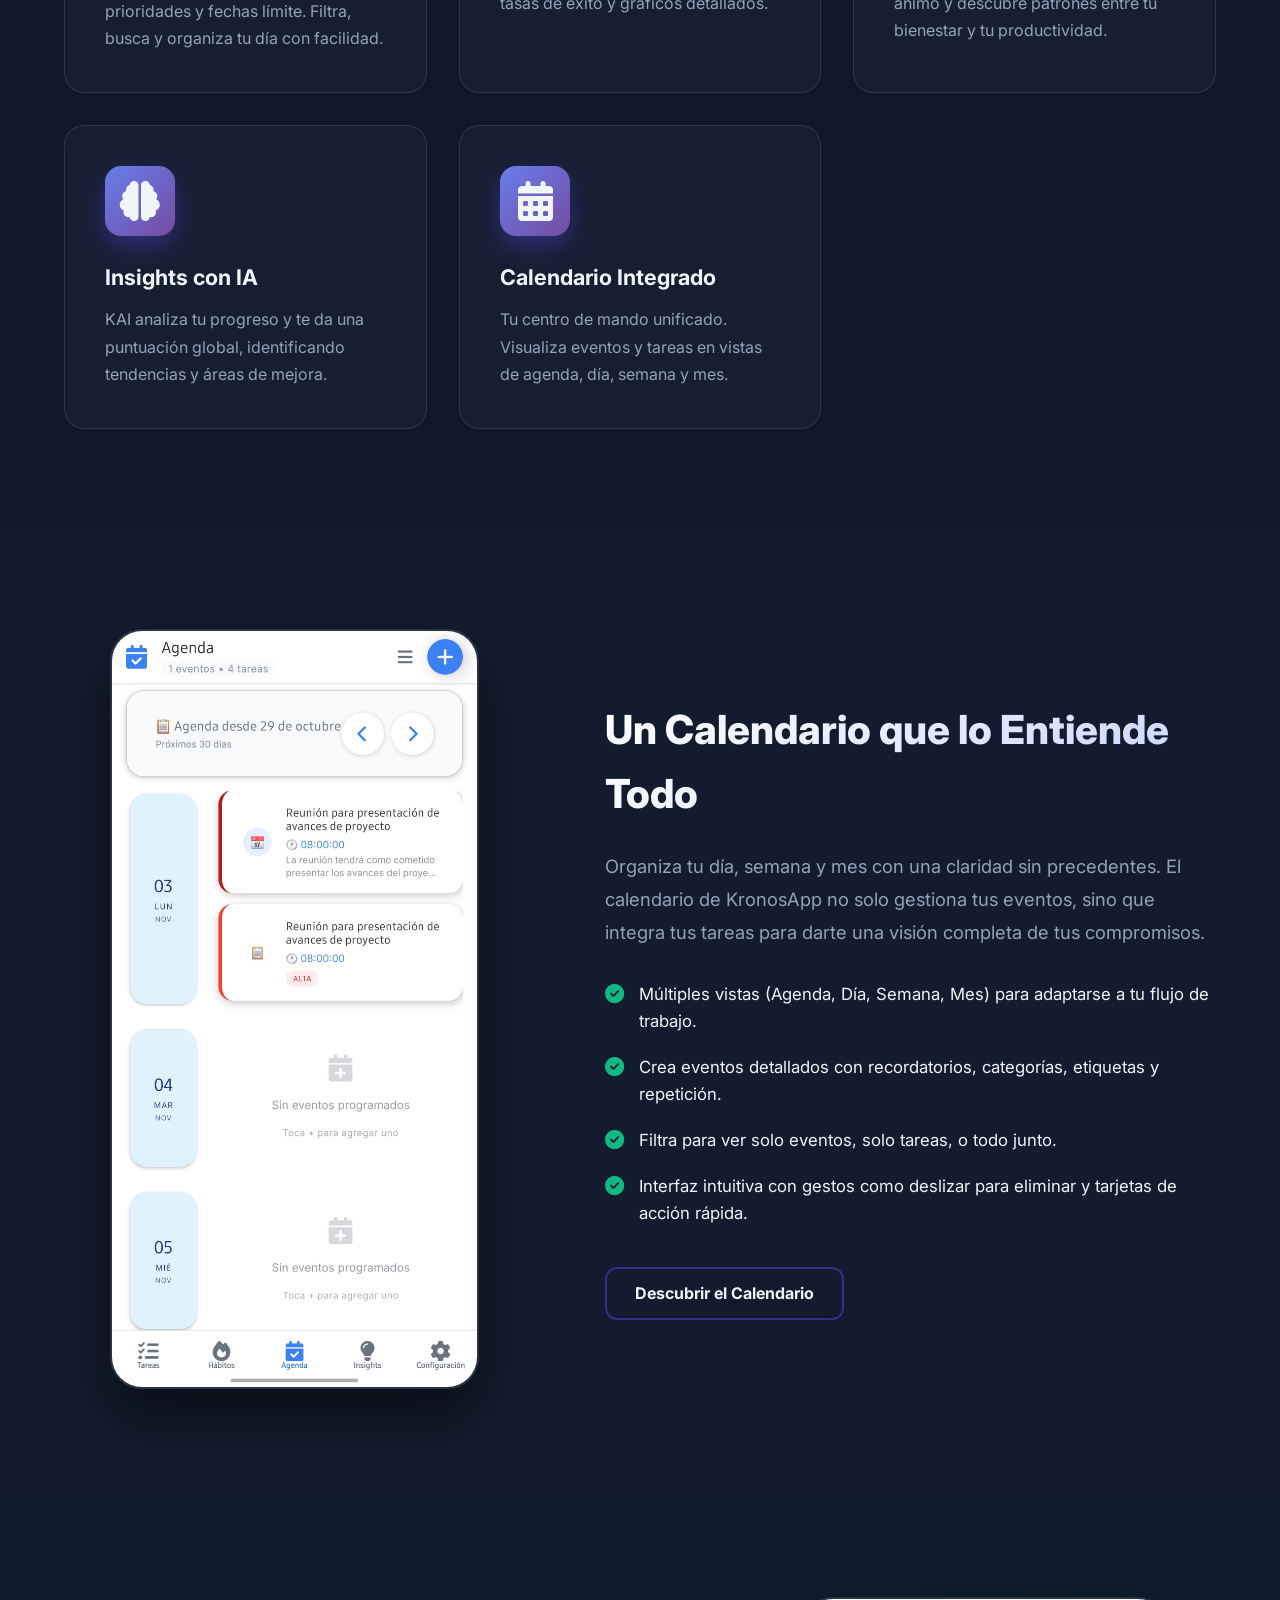
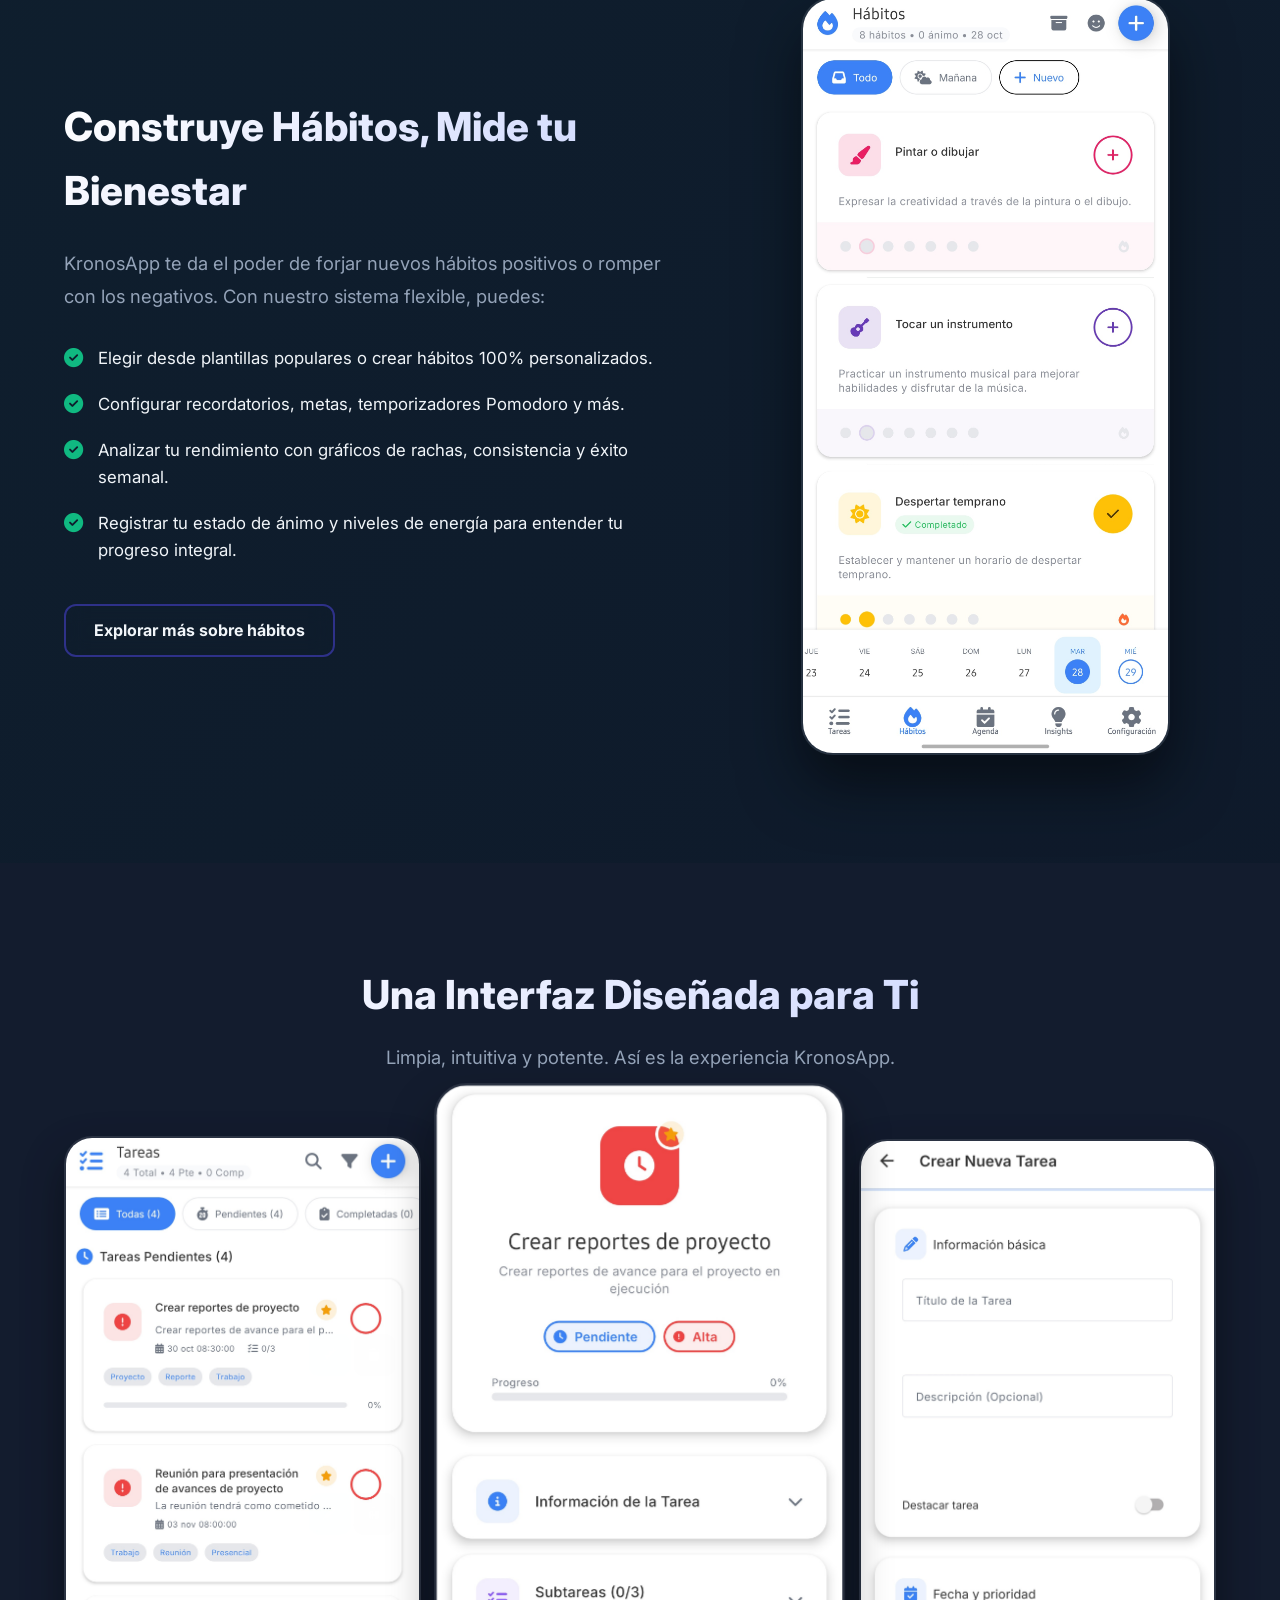
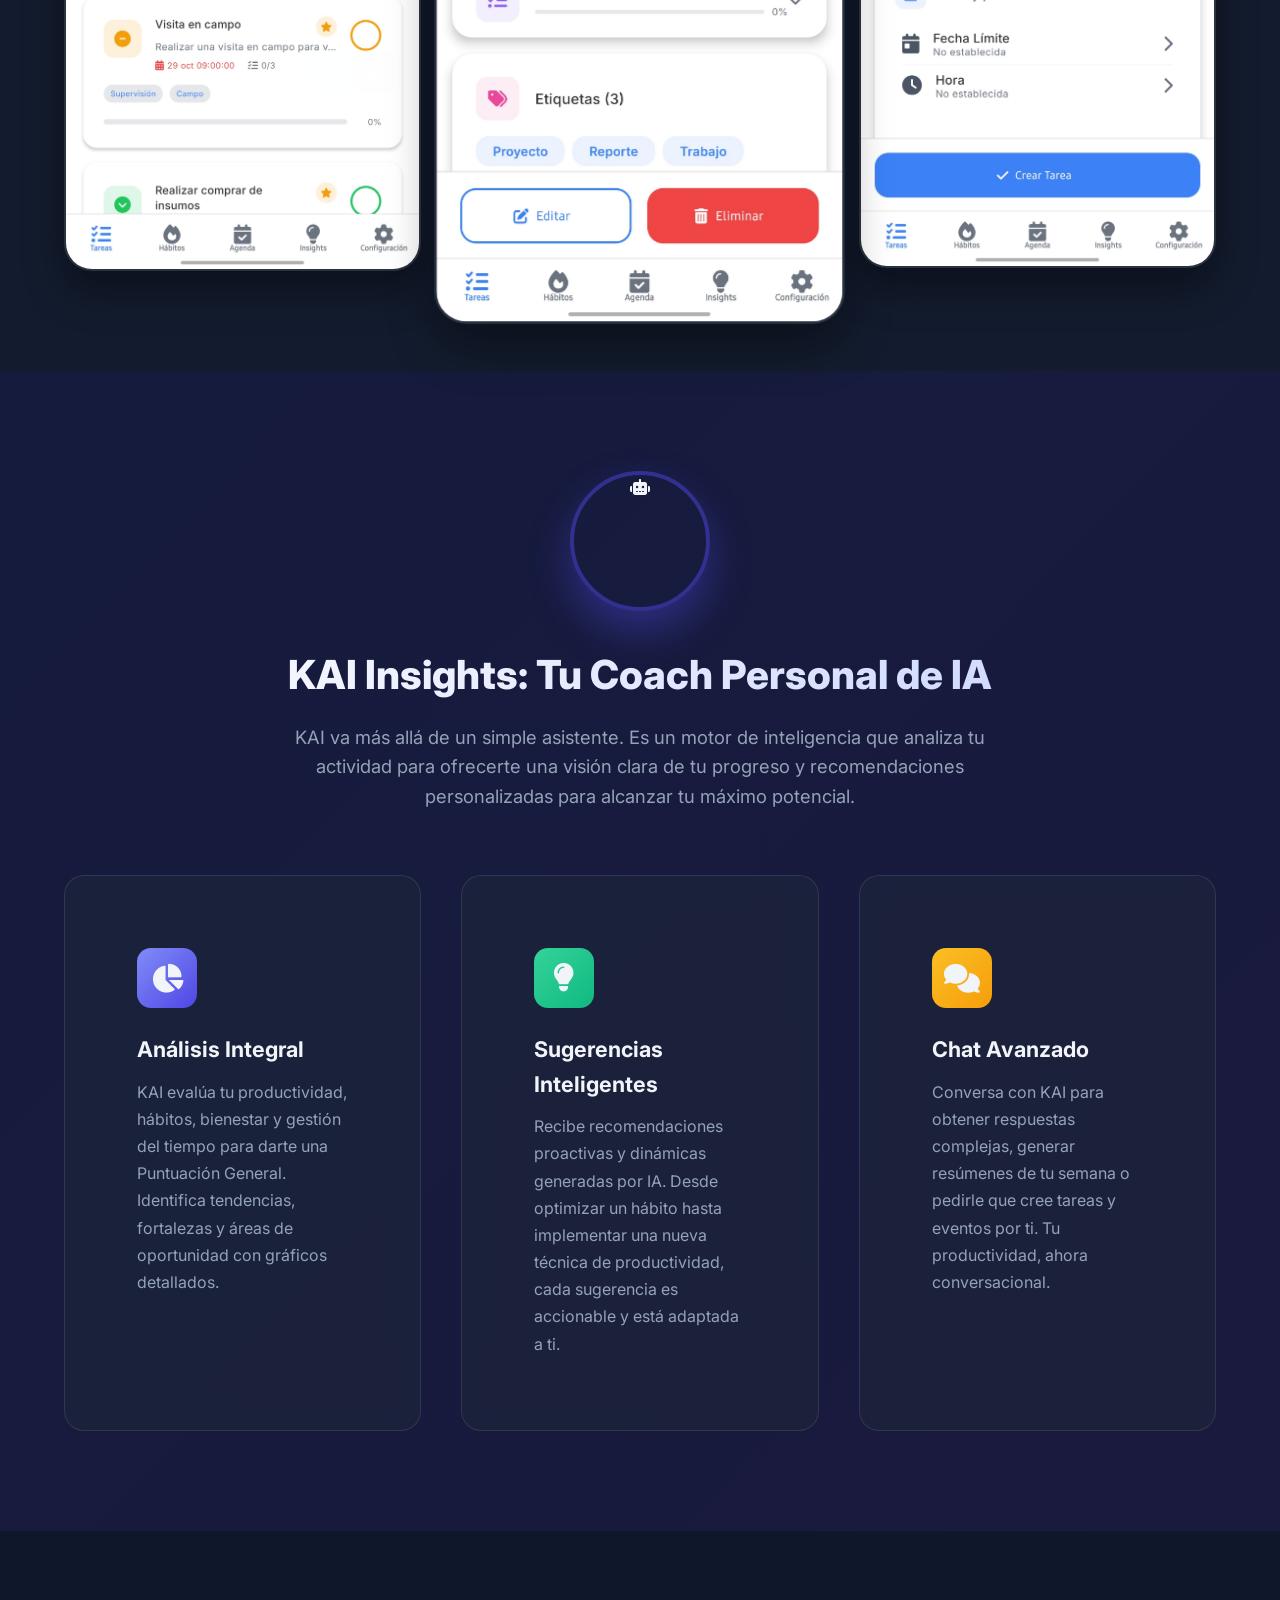
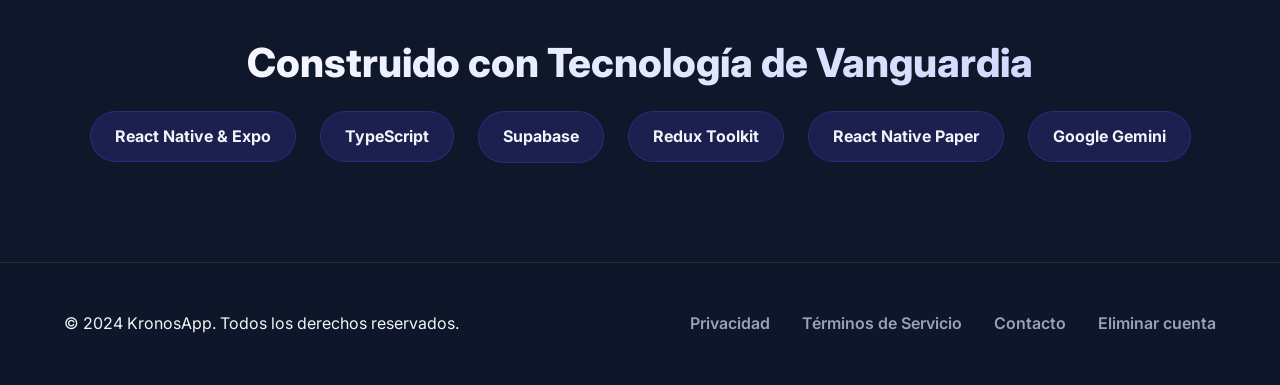
==== commit fd3ad353: "Refactor KAI Insights section layout" ====
--- a/index.html
+++ b/index.html
@@ -131,31 +131,37 @@
         </section>
 
         <section id="kai-insights" class="kai-insights-section">
-            <div class="container">
-                <div class="kai-header">
-                    <li><i class="fas fa-check-circle" class="kai-avatar"></i>
-                    <h3 class="section-title">KAI Insights: Tu Coach Personal de IA</h3>
-                    <p class="section-subtitle">KAI va más allá de un simple asistente. Es un motor de inteligencia que analiza tu actividad para ofrecerte una visión clara de tu progreso y recomendaciones personalizadas para alcanzar tu máximo potencial.</p>
-                </div>
-                <div class="kai-features-grid">
-                    <div class="kai-feature-card">
-                        <div class="kai-feature-icon icon-blue"><i class="fas fa-chart-pie"></i></div>
-                        <h4>Análisis Integral</h4>
-                        <p>KAI evalúa tu productividad, hábitos, bienestar y gestión del tiempo para darte una Puntuación General. Identifica tendencias, fortalezas y áreas de oportunidad con gráficos detallados.</p>
-                    </div>
-                    <div class="kai-feature-card">
-                        <div class="kai-feature-icon icon-green"><i class="fas fa-lightbulb"></i></div>
-                        <h4>Sugerencias Inteligentes</h4>
-                        <p>Recibe recomendaciones proactivas y dinámicas generadas por IA. Desde optimizar un hábito hasta implementar una nueva técnica de productividad, cada sugerencia es accionable y está adaptada a ti.</p>
-                    </div>
-                    <div class="kai-feature-card">
-                        <div class="kai-feature-icon icon-yellow"><i class="fas fa-comments"></i></div>
-                        <h4>Chat Avanzado</h4>
-                        <p>Conversa con KAI para obtener respuestas complejas, generar resúmenes de tu semana o pedirle que cree tareas y eventos por ti. Tu productividad, ahora conversacional.</p>
-                    </div>
-                </div>
+    <div class="container">
+        <div class="kai-header">
+            <div class="kai-avatar kai-icon-avatar">
+                <i class="fas fa-robot"></i> 
             </div>
-        </section>
+            
+            <h3 class="section-title">KAI Insights: Tu Coach Personal de IA</h3>
+            <p class="section-subtitle">KAI va más allá de un simple asistente. Es un motor de inteligencia que analiza tu actividad para ofrecerte una visión clara de tu progreso y recomendaciones personalizadas para alcanzar tu máximo potencial.</p>
+        </div>
+        
+        <div class="kai-features-grid">
+            <div class="kai-feature-card">
+                <div class="kai-feature-icon icon-blue"><i class="fas fa-chart-pie"></i></div>
+                <h4>Análisis Integral</h4>
+                <p>KAI evalúa tu productividad, hábitos, bienestar y gestión del tiempo para darte una Puntuación General. Identifica tendencias, fortalezas y áreas de oportunidad con gráficos detallados.</p>
+            </div>
+            
+            <div class="kai-feature-card">
+                <div class="kai-feature-icon icon-green"><i class="fas fa-lightbulb"></i></div>
+                <h4>Sugerencias Inteligentes</h4>
+                <p>Recibe recomendaciones proactivas y dinámicas generadas por IA. Desde optimizar un hábito hasta implementar una nueva técnica de productividad, cada sugerencia es accionable y está adaptada a ti.</p>
+            </div>
+            
+            <div class="kai-feature-card">
+                <div class="kai-feature-icon icon-yellow"><i class="fas fa-comments"></i></div>
+                <h4>Chat Avanzado</h4>
+                <p>Conversa con KAI para obtener respuestas complejas, generar resúmenes de tu semana o pedirle que cree tareas y eventos por ti. Tu productividad, ahora conversacional.</p>
+            </div>
+        </div>
+    </div>
+</section>
 
         <section id="tech-stack" class="tech-stack-section">
             <div class="container">
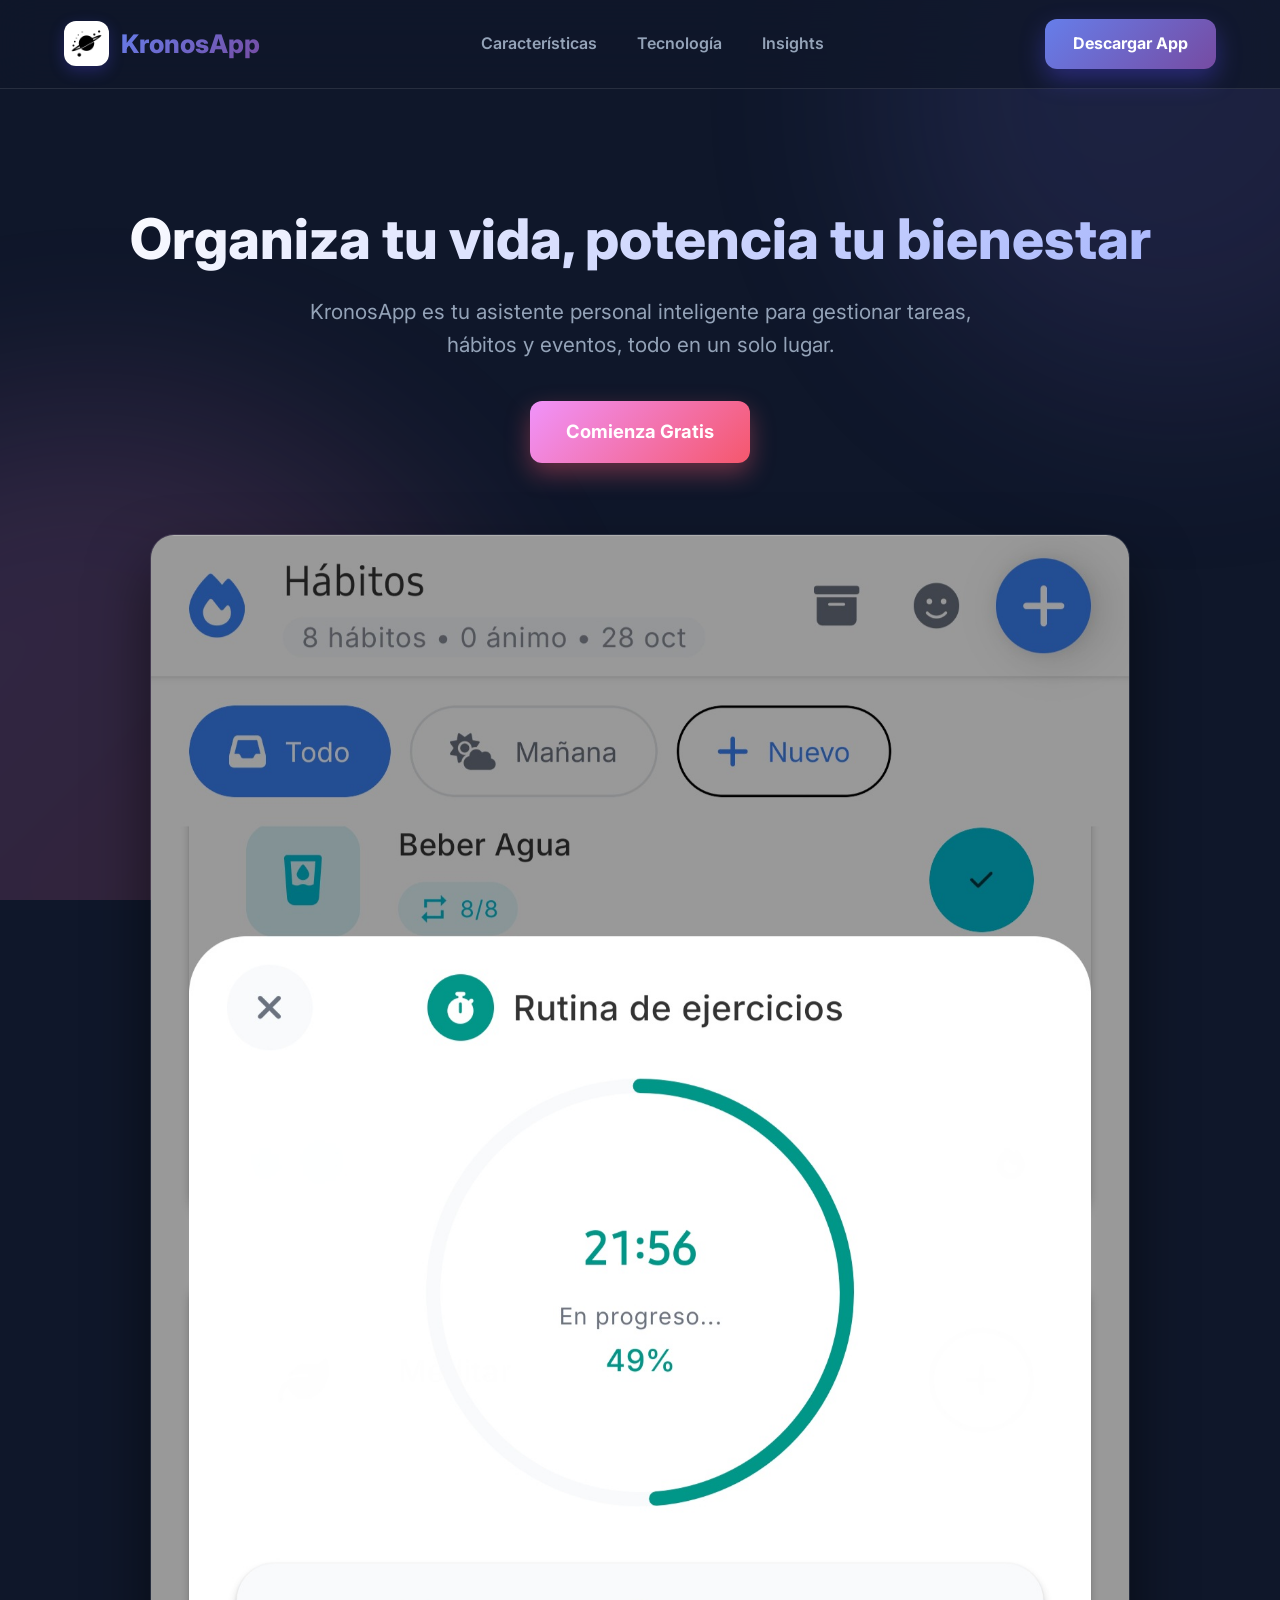
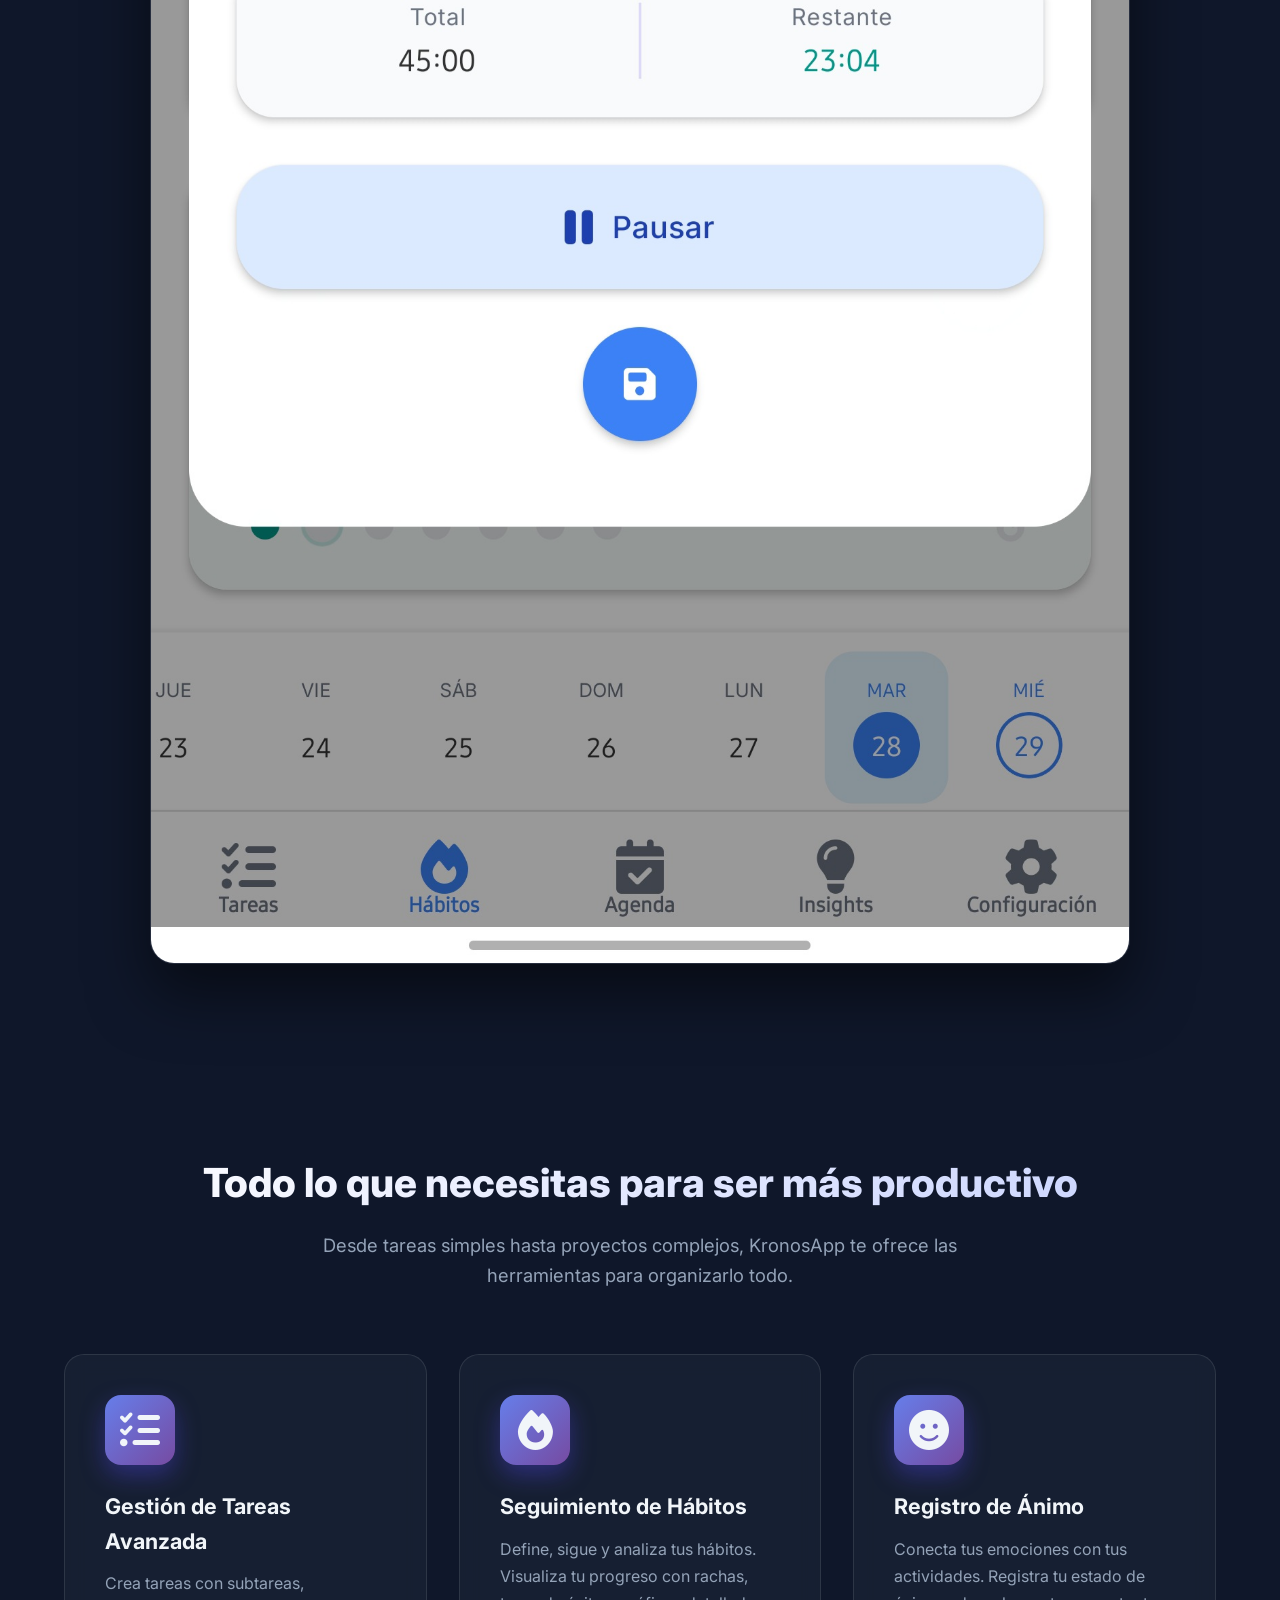
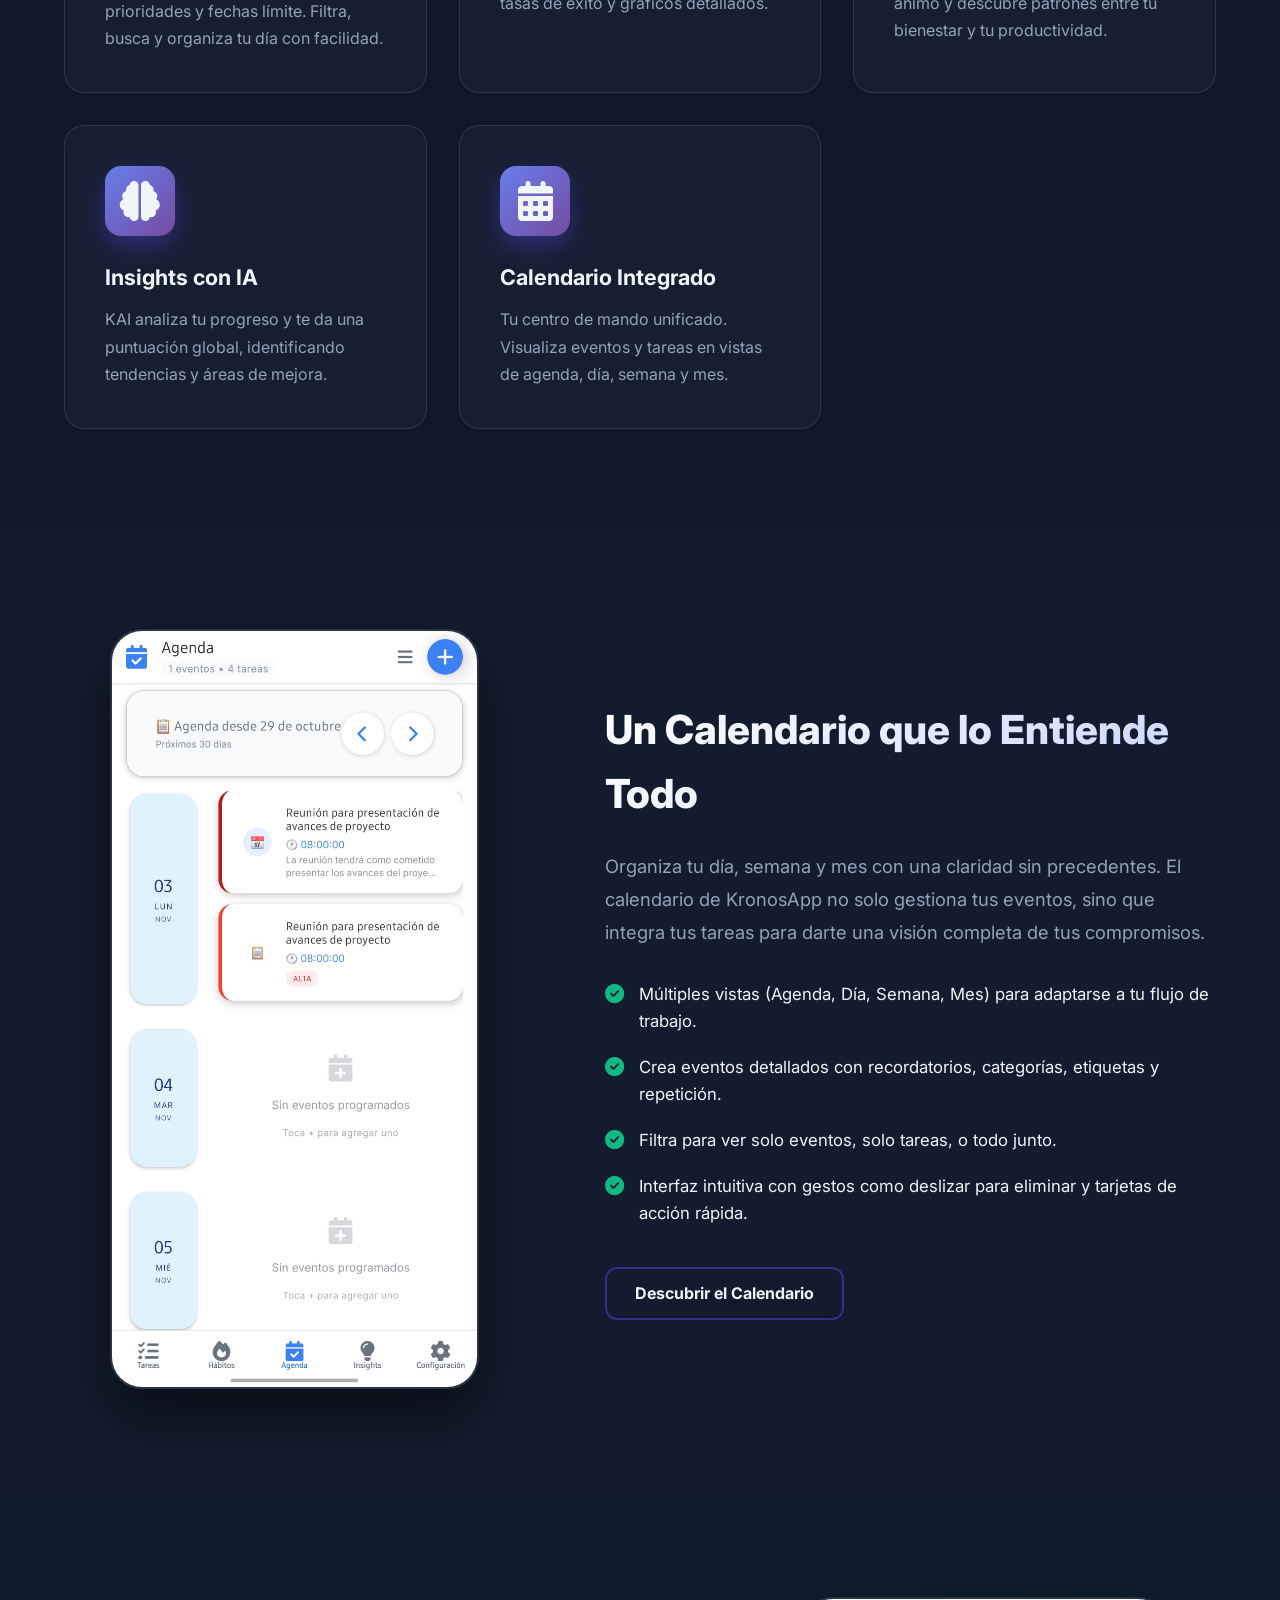
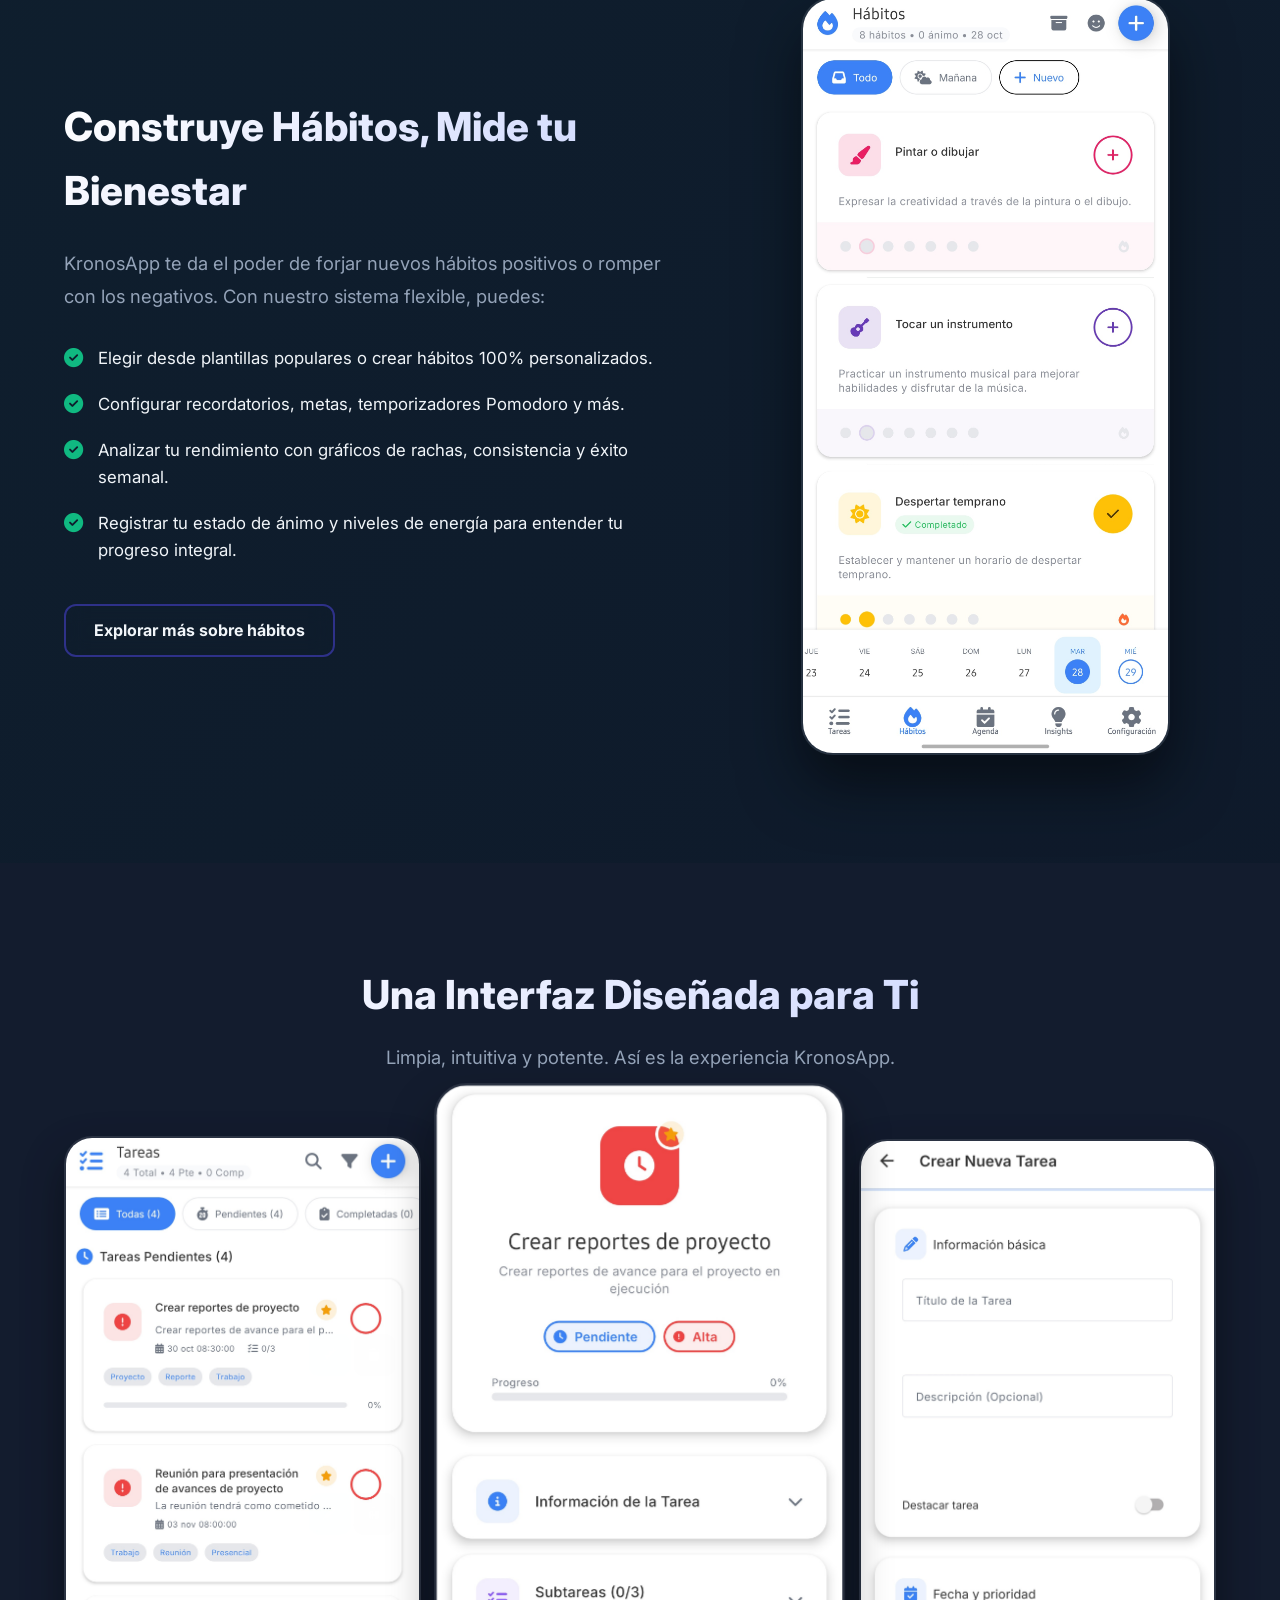
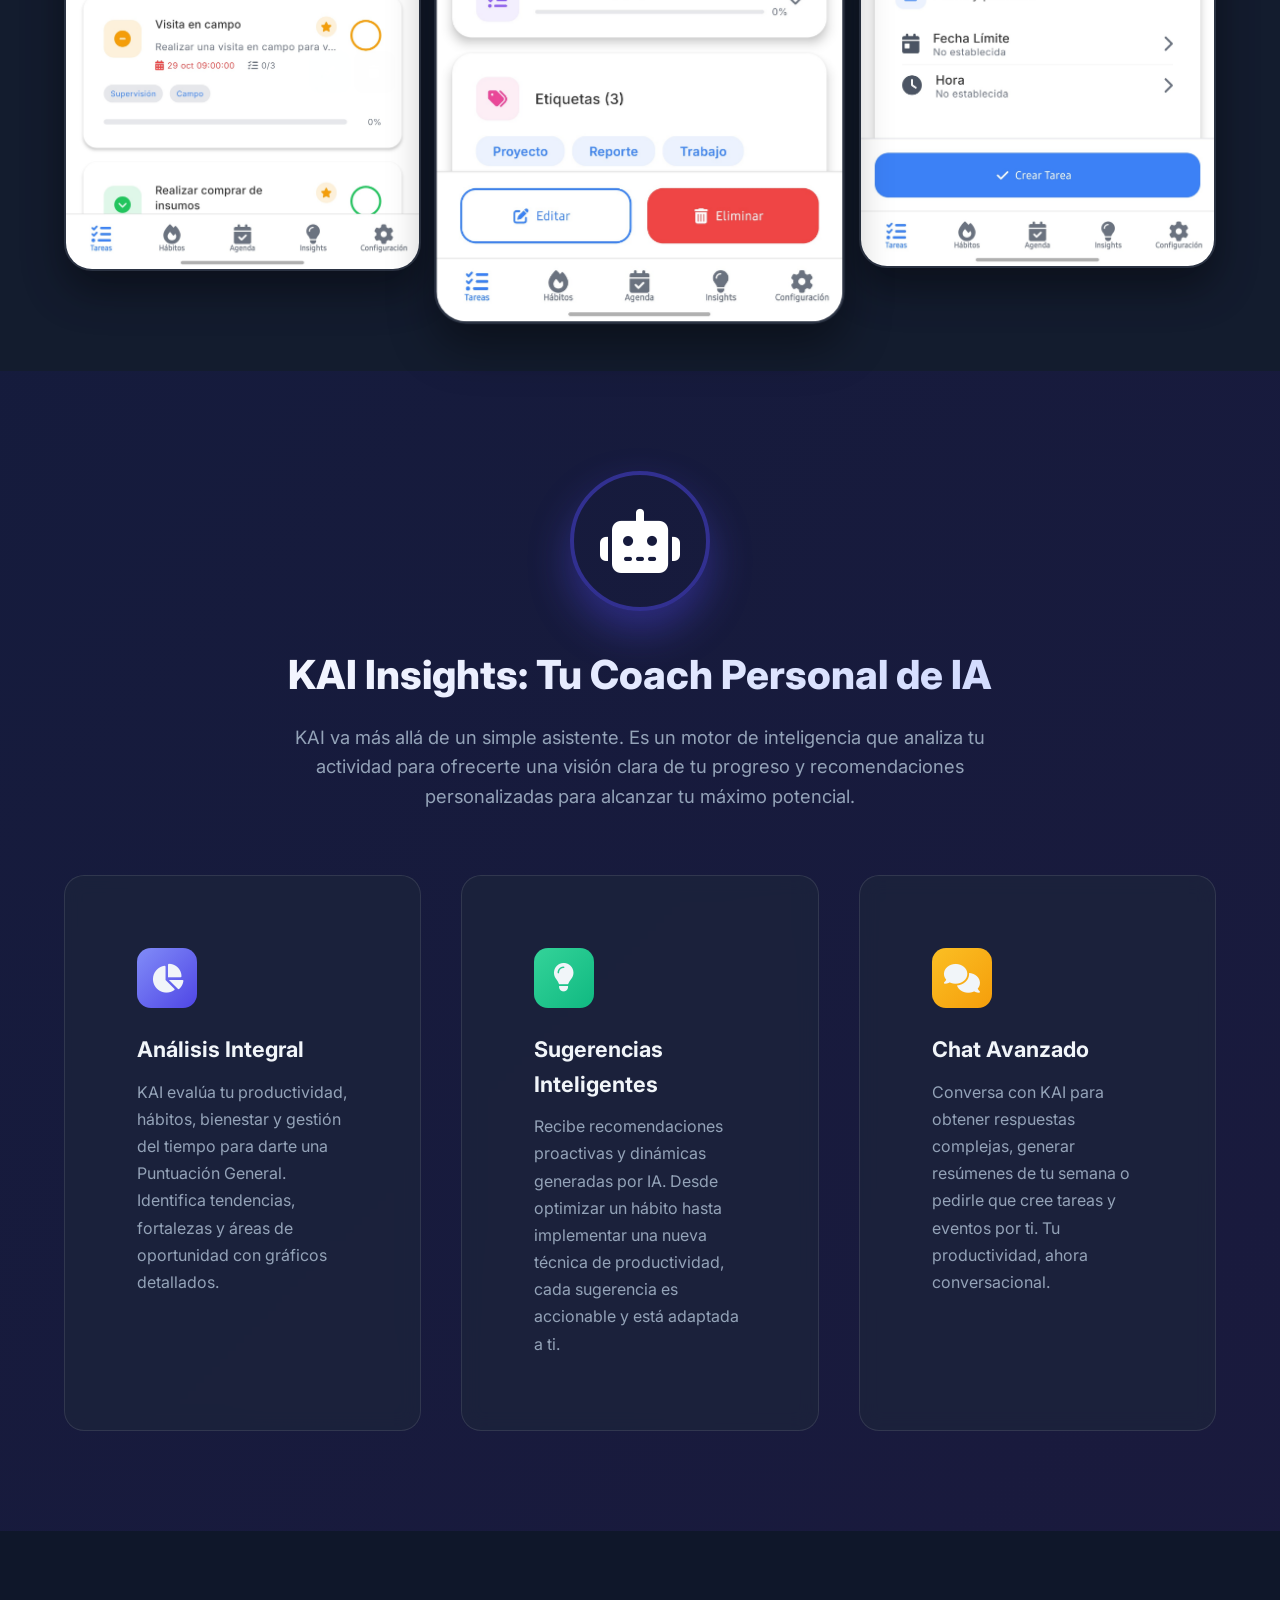
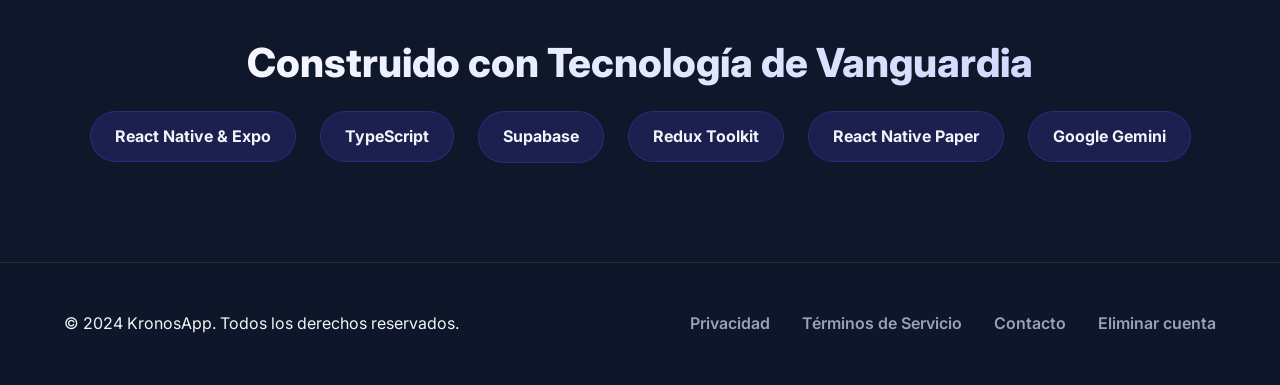
==== commit af0b5123: "Refactor kai-avatar div in KAI Insights section Updated the kai-avatar div structure in the KAI Insi" ====
--- a/index.html
+++ b/index.html
@@ -133,7 +133,7 @@
         <section id="kai-insights" class="kai-insights-section">
     <div class="container">
         <div class="kai-header">
-            <div class="kai-avatar kai-icon-avatar">
+            <div class="kai-avatar">
                 <i class="fas fa-robot"></i> 
             </div>
             
--- a/style.css
+++ b/style.css
@@ -523,16 +523,30 @@
 }
 
 .kai-avatar {
+    /* Propiedades de Dimensiones y Forma (COPIADAS del original) */
     width: 140px;
     height: 140px;
     border-radius: 50%;
     margin: 0 auto 2rem auto;
+
+    /* Estilos Visuales y Animación (COPIADOS del original) */
     border: 4px solid rgba(79, 70, 229, 0.5);
     box-shadow: 0 20px 40px rgba(79, 70, 229, 0.4);
     transition: transform 0.5s ease;
     animation: pulse 3s infinite;
-}
-
+
+    /* NUEVAS PROPIEDADES para centrar el ÍCONO de Font Awesome */
+    display: flex; /* Habilita Flexbox */
+    align-items: center; /* Centrado vertical */
+    justify-content: center; /* Centrado horizontal */
+    
+    /* Estilos de Fondo y Fuente para el ÍCONO */
+    background: linear-gradient(135deg, var(--primary-color) 0%, var(--accent-color) 100%); /* Fondo degradado */
+    font-size: 4rem; /* Tamaño grande para el ícono de robot */
+    color: white; /* Color del ícono */
+}
+
+/* Mantenemos la animación @keyframes y el hover, que están correctos: */
 @keyframes pulse {
     0%, 100% { 
         transform: scale(1); 
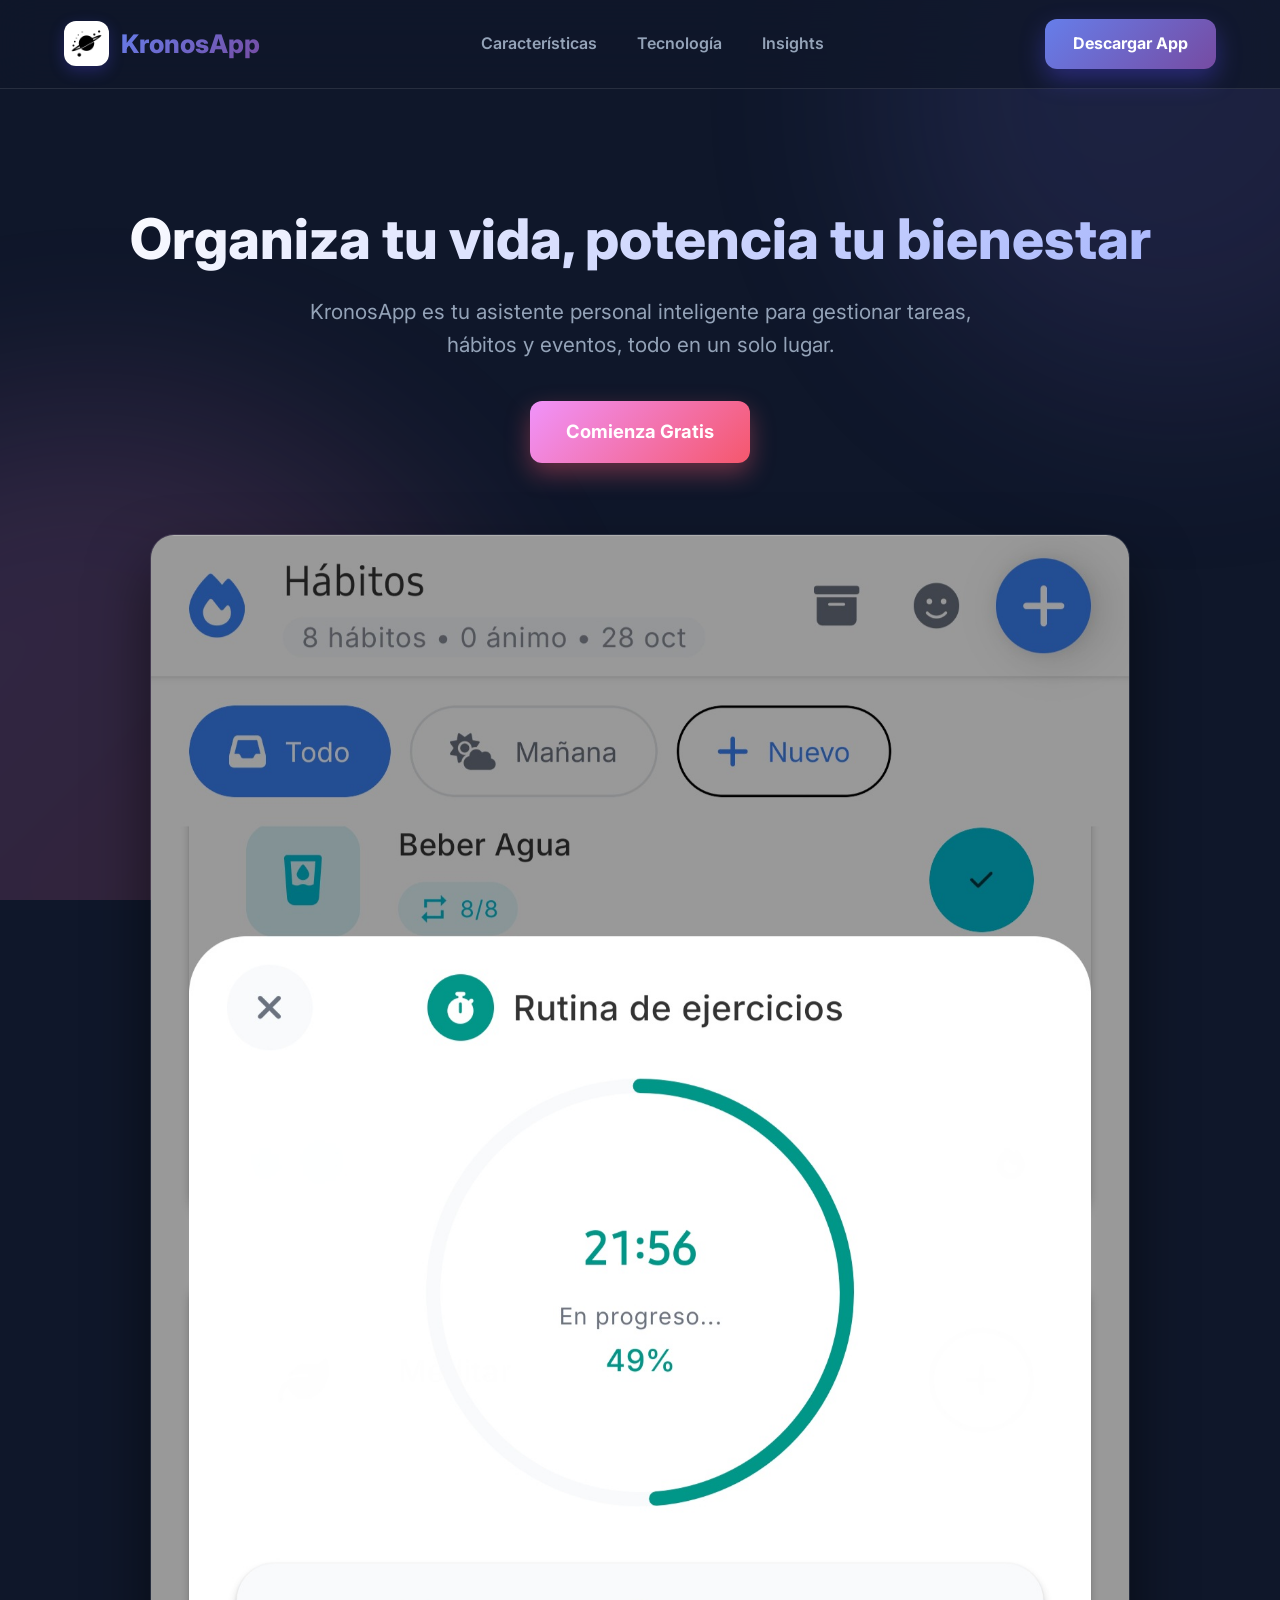
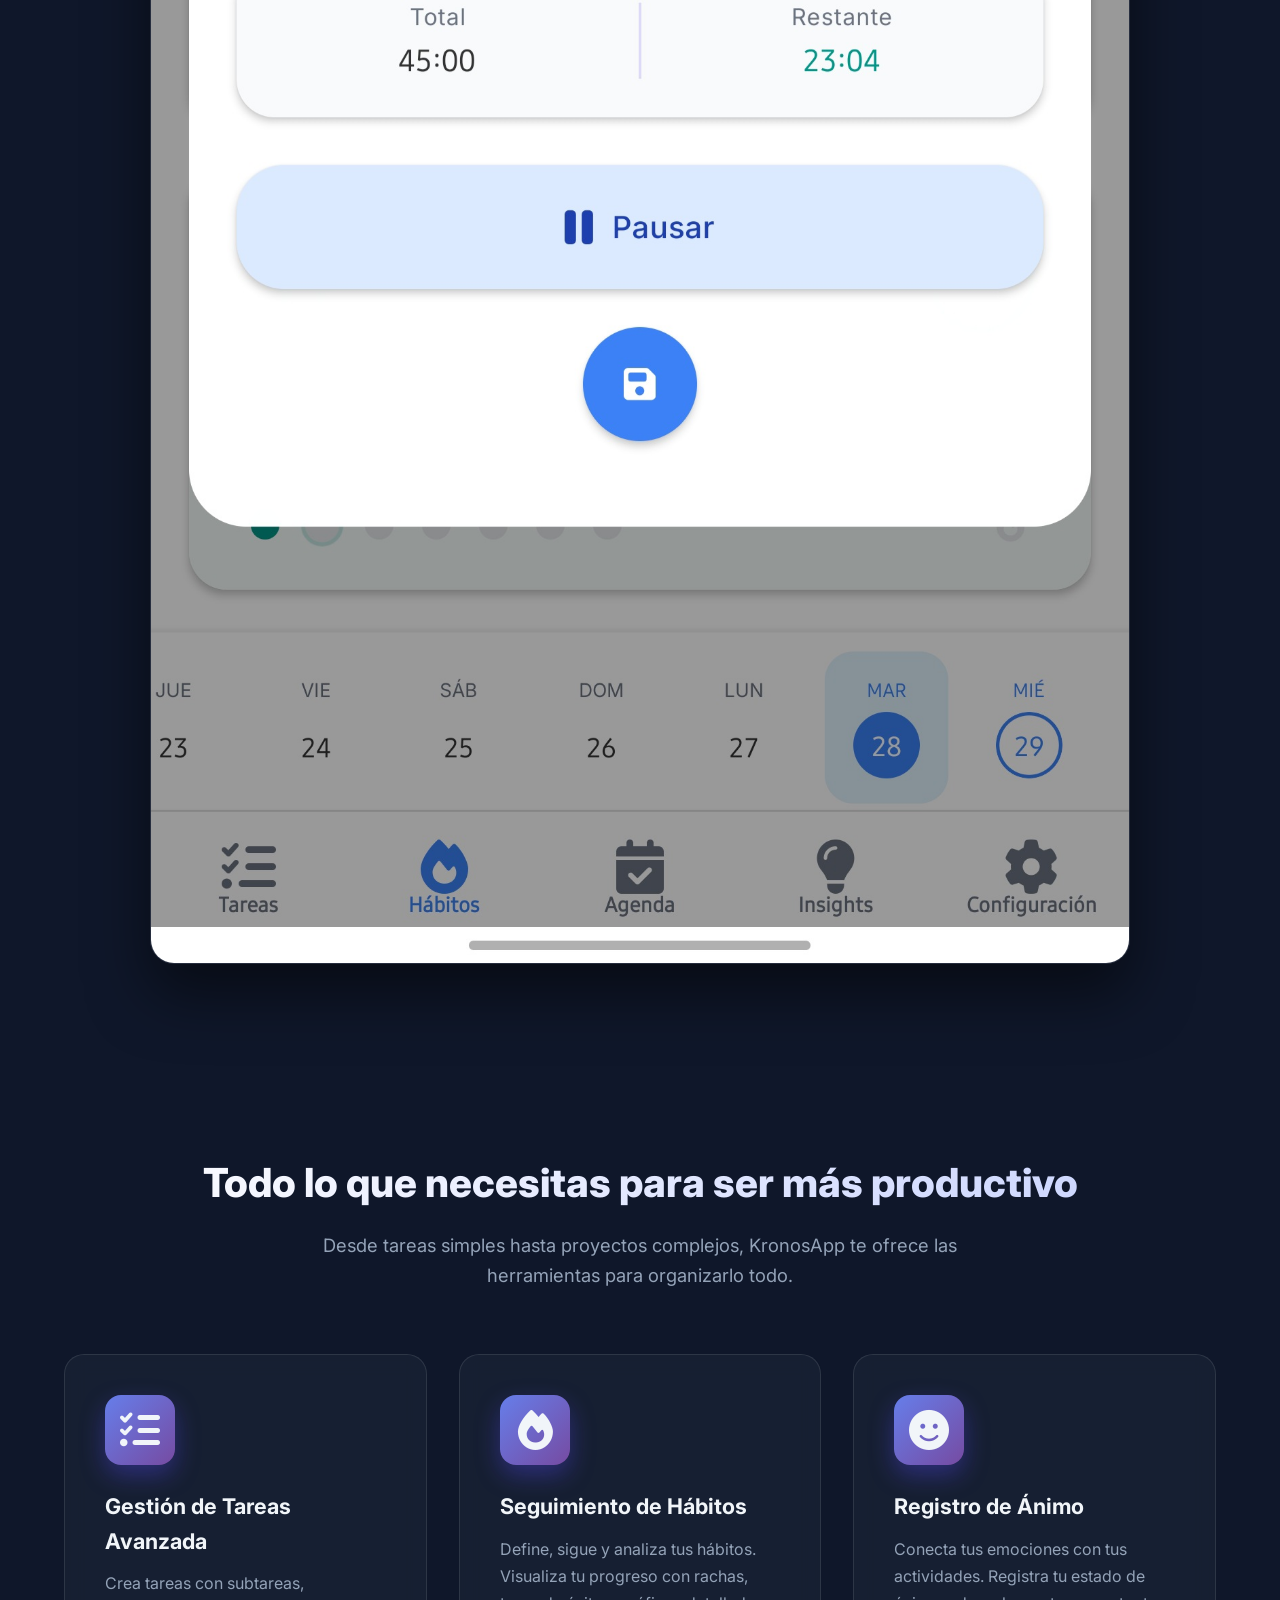
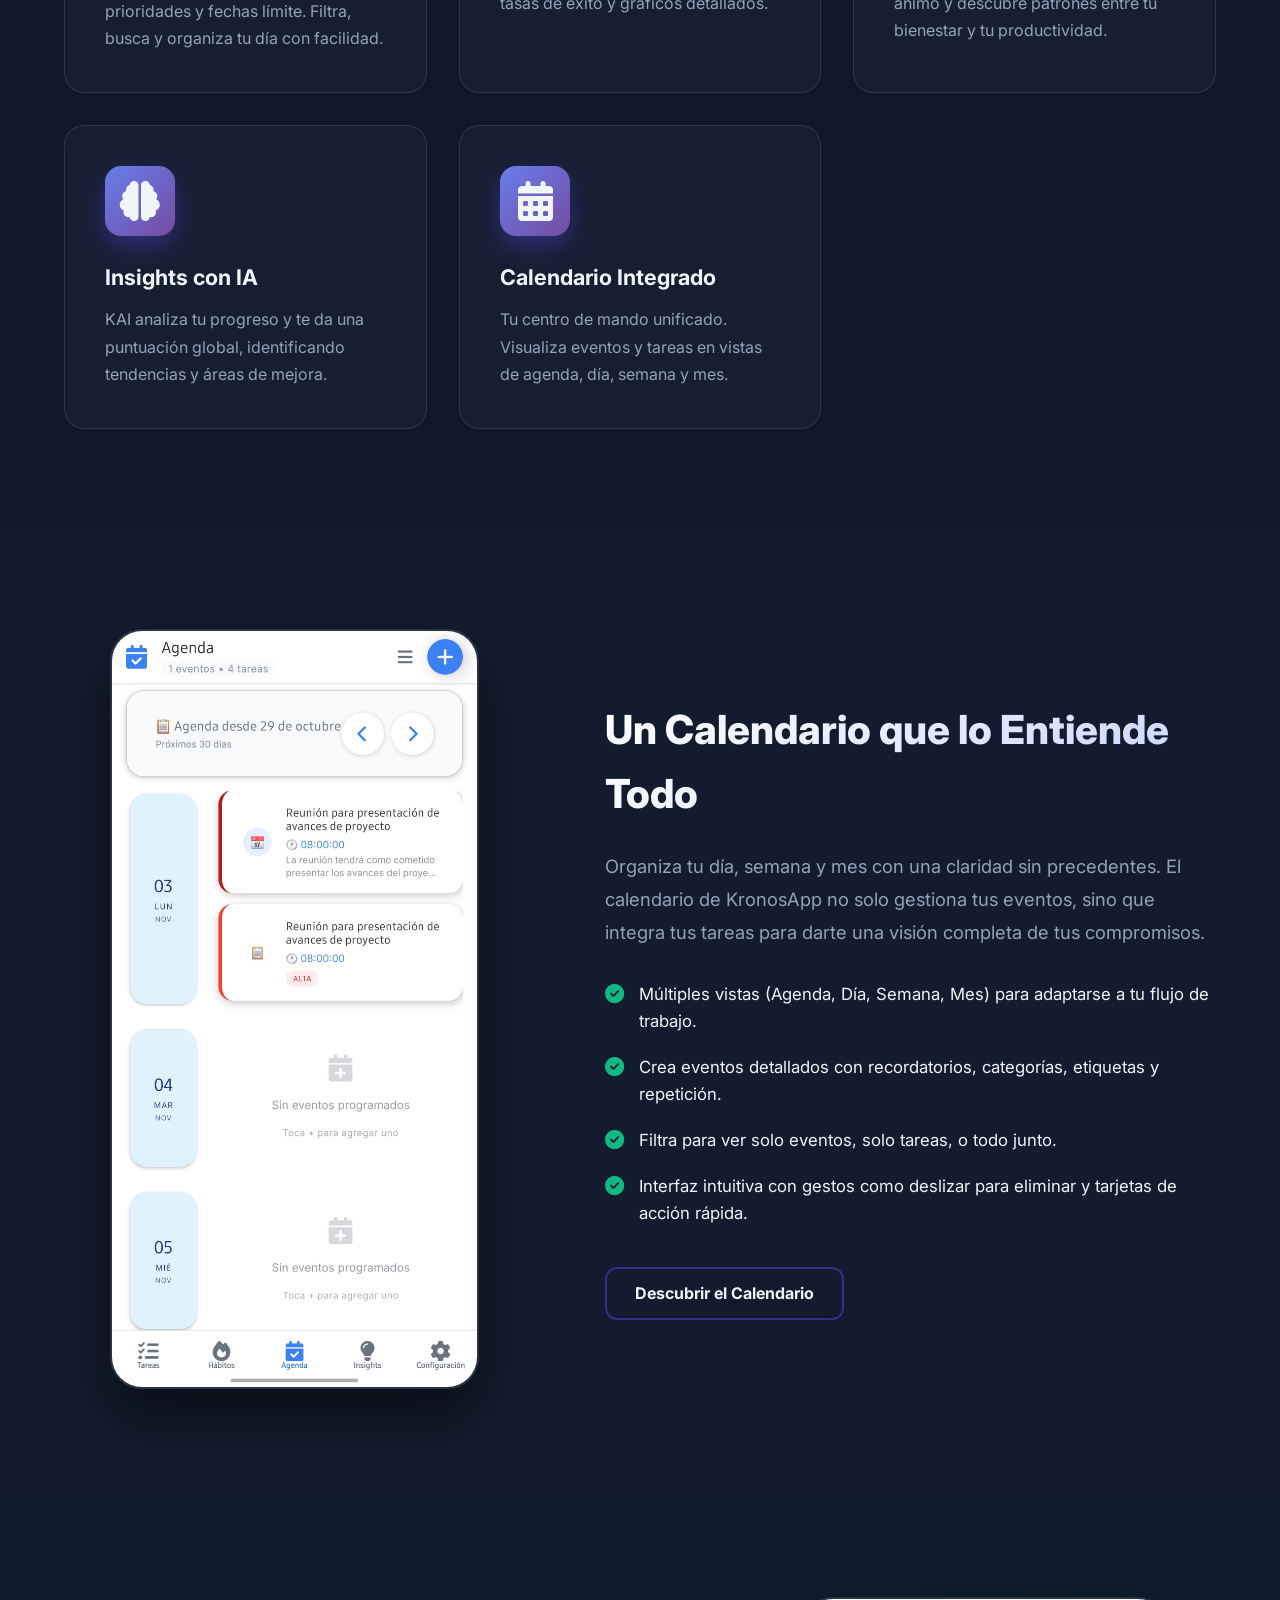
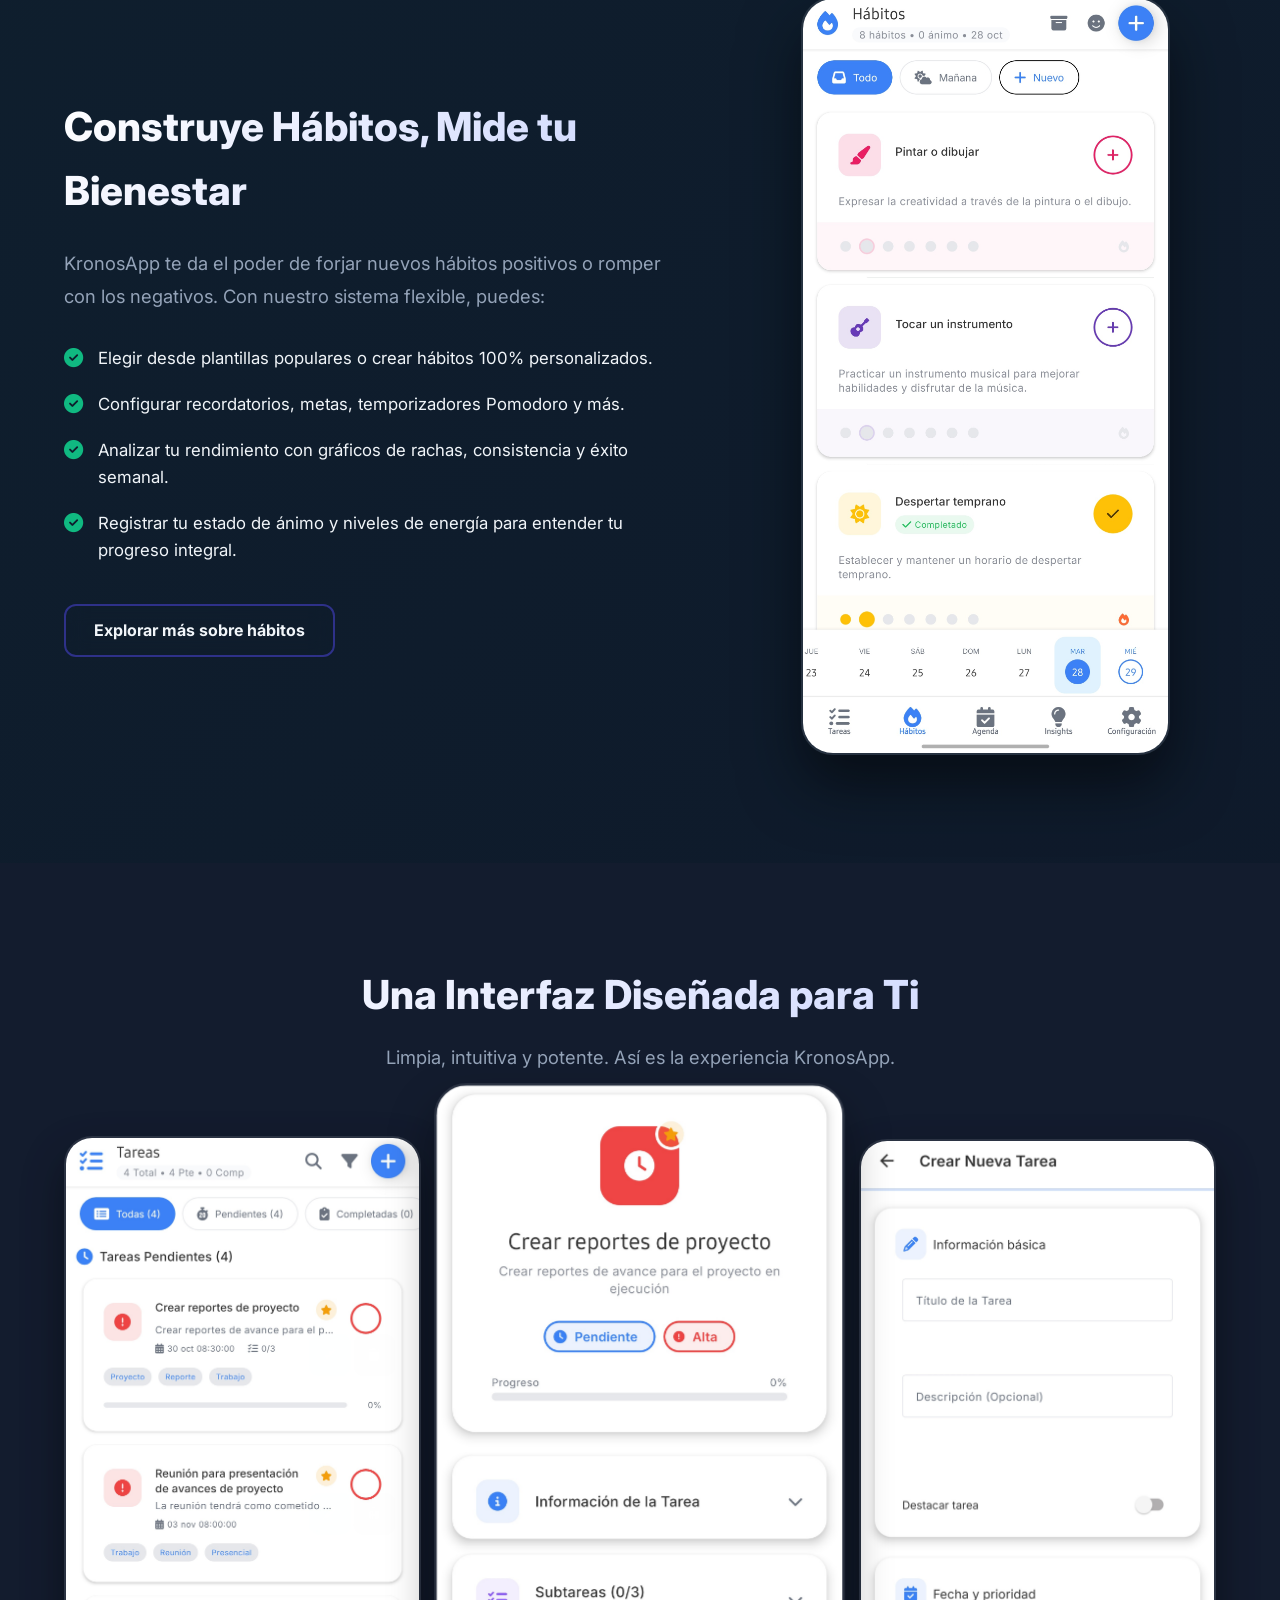
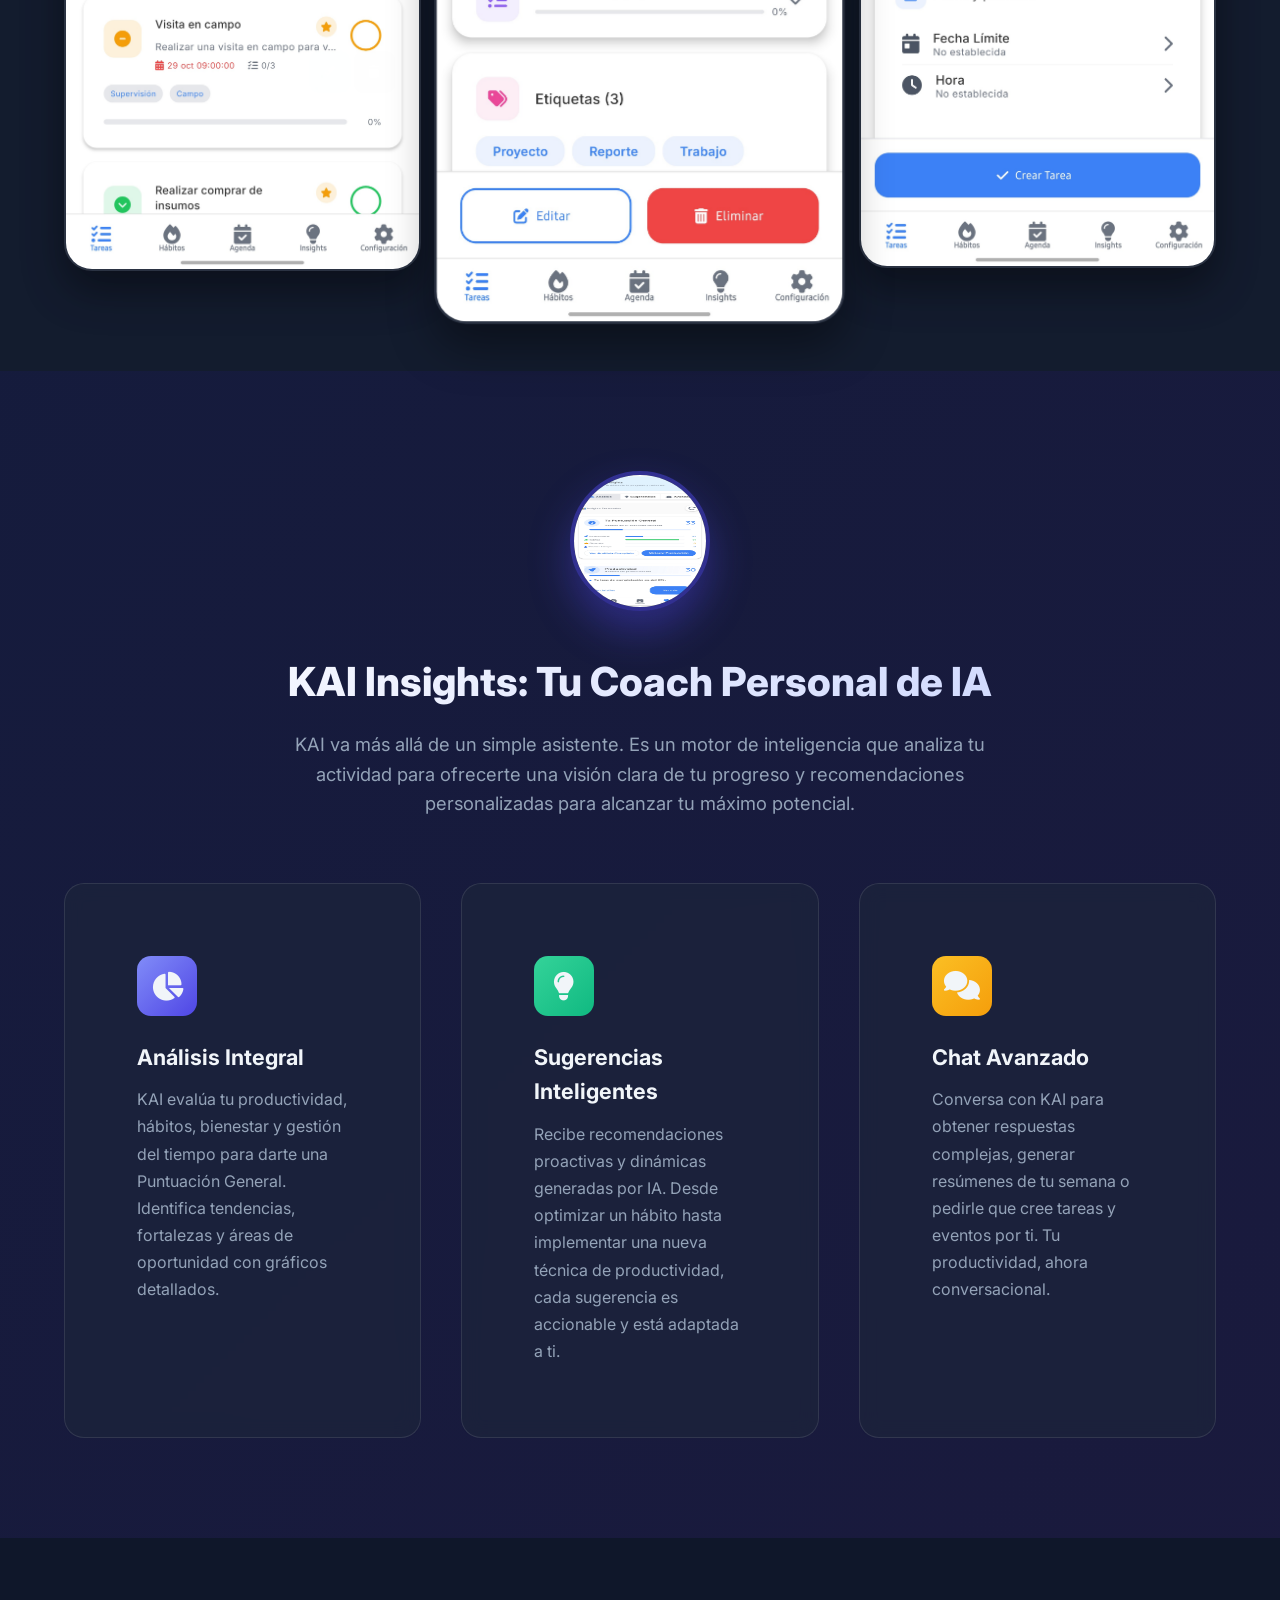
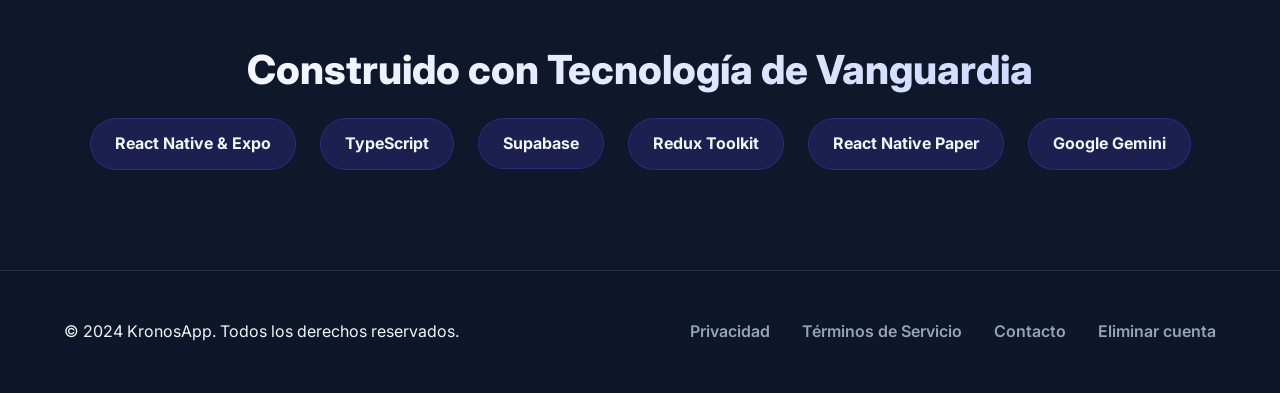
==== commit 0bc00bea: "Refactor KAI Insights section for improved structure" ====
--- a/index.html
+++ b/index.html
@@ -130,38 +130,32 @@
             </div>
         </section>
 
-        <section id="kai-insights" class="kai-insights-section">
-    <div class="container">
-        <div class="kai-header">
-            <div class="kai-avatar">
-                <i class="fas fa-robot"></i> 
+         <section id="kai-insights" class="kai-insights-section">
+            <div class="container">
+                <div class="kai-header">
+                    <img src="./assets/intelligence.jpg" alt="Asistente KAI" class="kai-avatar">
+                    <h3 class="section-title">KAI Insights: Tu Coach Personal de IA</h3>
+                    <p class="section-subtitle">KAI va más allá de un simple asistente. Es un motor de inteligencia que analiza tu actividad para ofrecerte una visión clara de tu progreso y recomendaciones personalizadas para alcanzar tu máximo potencial.</p>
+                </div>
+                <div class="kai-features-grid">
+                    <div class="kai-feature-card">
+                        <div class="kai-feature-icon icon-blue"><i class="fas fa-chart-pie"></i></div>
+                        <h4>Análisis Integral</h4>
+                        <p>KAI evalúa tu productividad, hábitos, bienestar y gestión del tiempo para darte una Puntuación General. Identifica tendencias, fortalezas y áreas de oportunidad con gráficos detallados.</p>
+                    </div>
+                    <div class="kai-feature-card">
+                        <div class="kai-feature-icon icon-green"><i class="fas fa-lightbulb"></i></div>
+                        <h4>Sugerencias Inteligentes</h4>
+                        <p>Recibe recomendaciones proactivas y dinámicas generadas por IA. Desde optimizar un hábito hasta implementar una nueva técnica de productividad, cada sugerencia es accionable y está adaptada a ti.</p>
+                    </div>
+                    <div class="kai-feature-card">
+                        <div class="kai-feature-icon icon-yellow"><i class="fas fa-comments"></i></div>
+                        <h4>Chat Avanzado</h4>
+                        <p>Conversa con KAI para obtener respuestas complejas, generar resúmenes de tu semana o pedirle que cree tareas y eventos por ti. Tu productividad, ahora conversacional.</p>
+                    </div>
+                </div>
             </div>
-            
-            <h3 class="section-title">KAI Insights: Tu Coach Personal de IA</h3>
-            <p class="section-subtitle">KAI va más allá de un simple asistente. Es un motor de inteligencia que analiza tu actividad para ofrecerte una visión clara de tu progreso y recomendaciones personalizadas para alcanzar tu máximo potencial.</p>
-        </div>
-        
-        <div class="kai-features-grid">
-            <div class="kai-feature-card">
-                <div class="kai-feature-icon icon-blue"><i class="fas fa-chart-pie"></i></div>
-                <h4>Análisis Integral</h4>
-                <p>KAI evalúa tu productividad, hábitos, bienestar y gestión del tiempo para darte una Puntuación General. Identifica tendencias, fortalezas y áreas de oportunidad con gráficos detallados.</p>
-            </div>
-            
-            <div class="kai-feature-card">
-                <div class="kai-feature-icon icon-green"><i class="fas fa-lightbulb"></i></div>
-                <h4>Sugerencias Inteligentes</h4>
-                <p>Recibe recomendaciones proactivas y dinámicas generadas por IA. Desde optimizar un hábito hasta implementar una nueva técnica de productividad, cada sugerencia es accionable y está adaptada a ti.</p>
-            </div>
-            
-            <div class="kai-feature-card">
-                <div class="kai-feature-icon icon-yellow"><i class="fas fa-comments"></i></div>
-                <h4>Chat Avanzado</h4>
-                <p>Conversa con KAI para obtener respuestas complejas, generar resúmenes de tu semana o pedirle que cree tareas y eventos por ti. Tu productividad, ahora conversacional.</p>
-            </div>
-        </div>
-    </div>
-</section>
+        </section>
 
         <section id="tech-stack" class="tech-stack-section">
             <div class="container">
--- a/style.css
+++ b/style.css
@@ -523,30 +523,16 @@
 }
 
 .kai-avatar {
-    /* Propiedades de Dimensiones y Forma (COPIADAS del original) */
     width: 140px;
     height: 140px;
     border-radius: 50%;
     margin: 0 auto 2rem auto;
-
-    /* Estilos Visuales y Animación (COPIADOS del original) */
     border: 4px solid rgba(79, 70, 229, 0.5);
     box-shadow: 0 20px 40px rgba(79, 70, 229, 0.4);
     transition: transform 0.5s ease;
     animation: pulse 3s infinite;
-
-    /* NUEVAS PROPIEDADES para centrar el ÍCONO de Font Awesome */
-    display: flex; /* Habilita Flexbox */
-    align-items: center; /* Centrado vertical */
-    justify-content: center; /* Centrado horizontal */
-    
-    /* Estilos de Fondo y Fuente para el ÍCONO */
-    background: linear-gradient(135deg, var(--primary-color) 0%, var(--accent-color) 100%); /* Fondo degradado */
-    font-size: 4rem; /* Tamaño grande para el ícono de robot */
-    color: white; /* Color del ícono */
-}
-
-/* Mantenemos la animación @keyframes y el hover, que están correctos: */
+}
+
 @keyframes pulse {
     0%, 100% { 
         transform: scale(1); 
@@ -620,7 +606,6 @@
     color: var(--text-muted-color);
     line-height: 1.7;
 }
-
 /* Tech Stack Section */
 .tech-stack-section {
     padding: 100px 0;
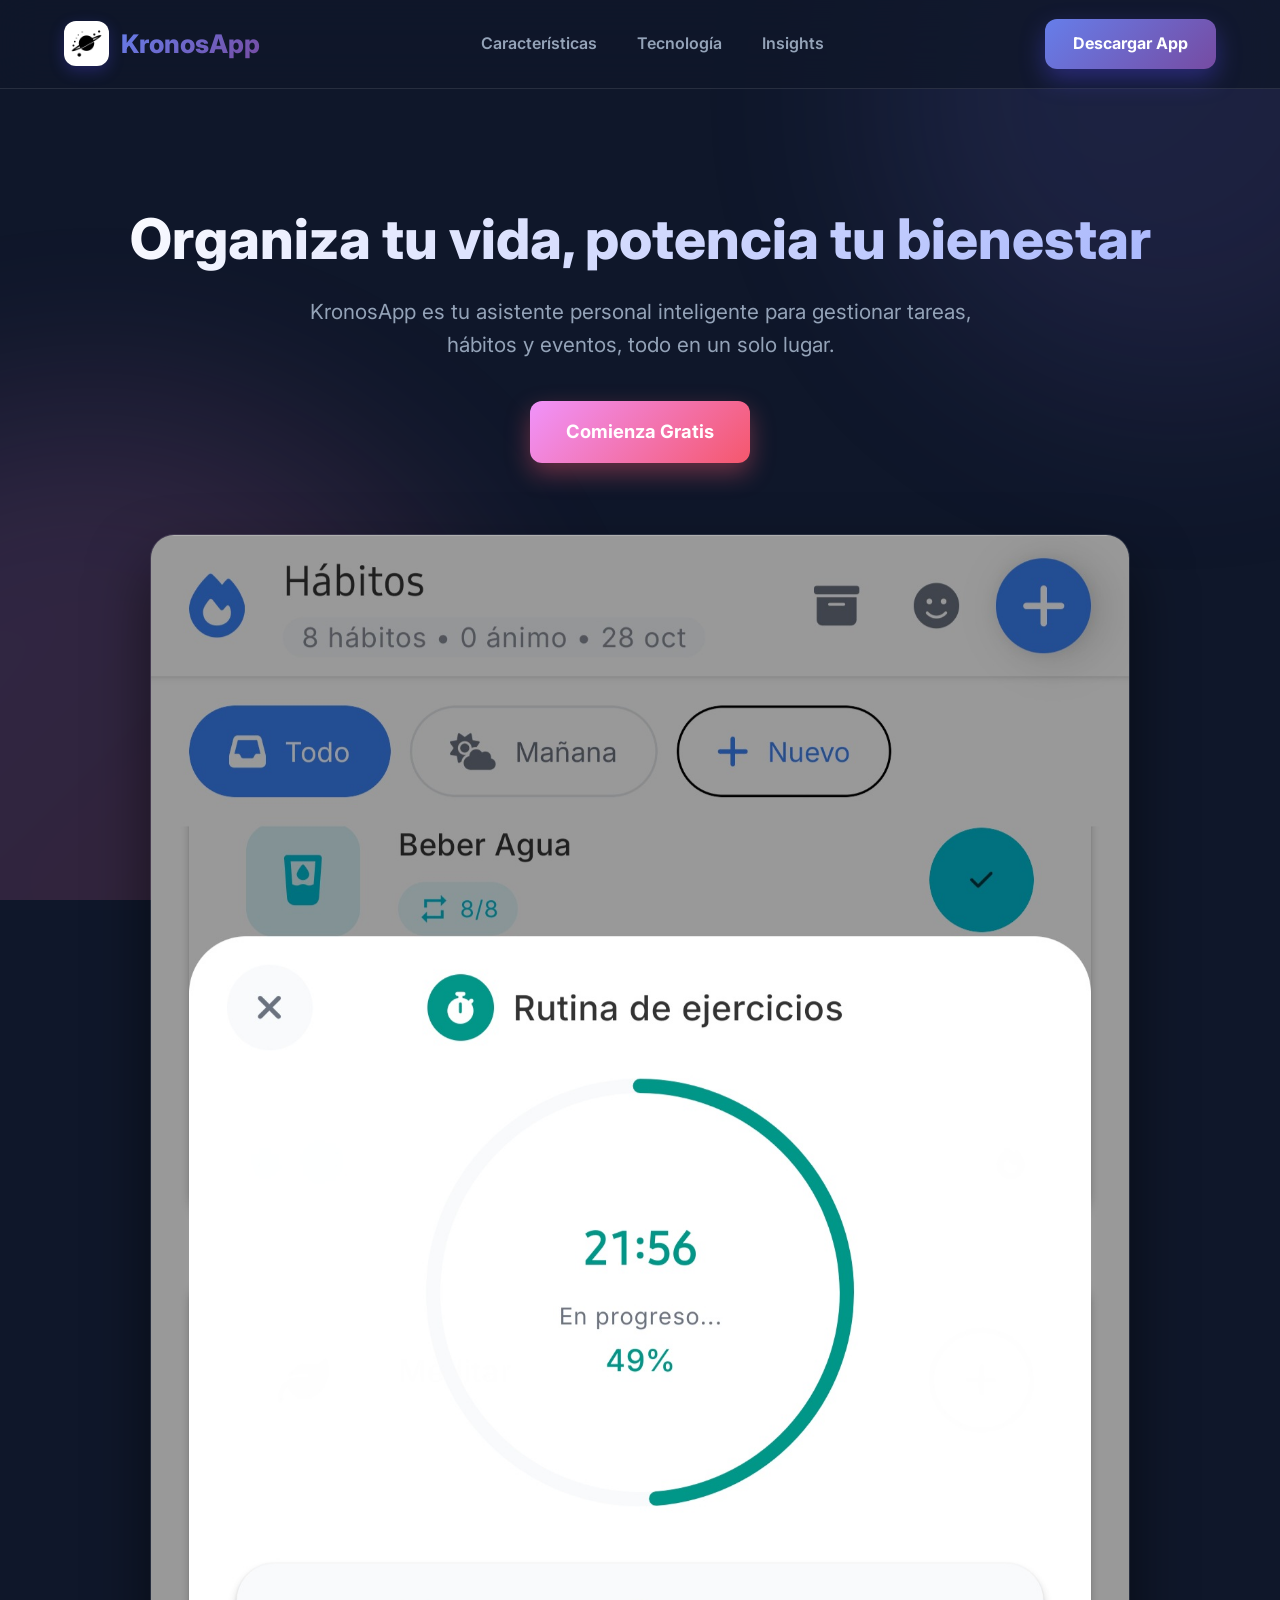
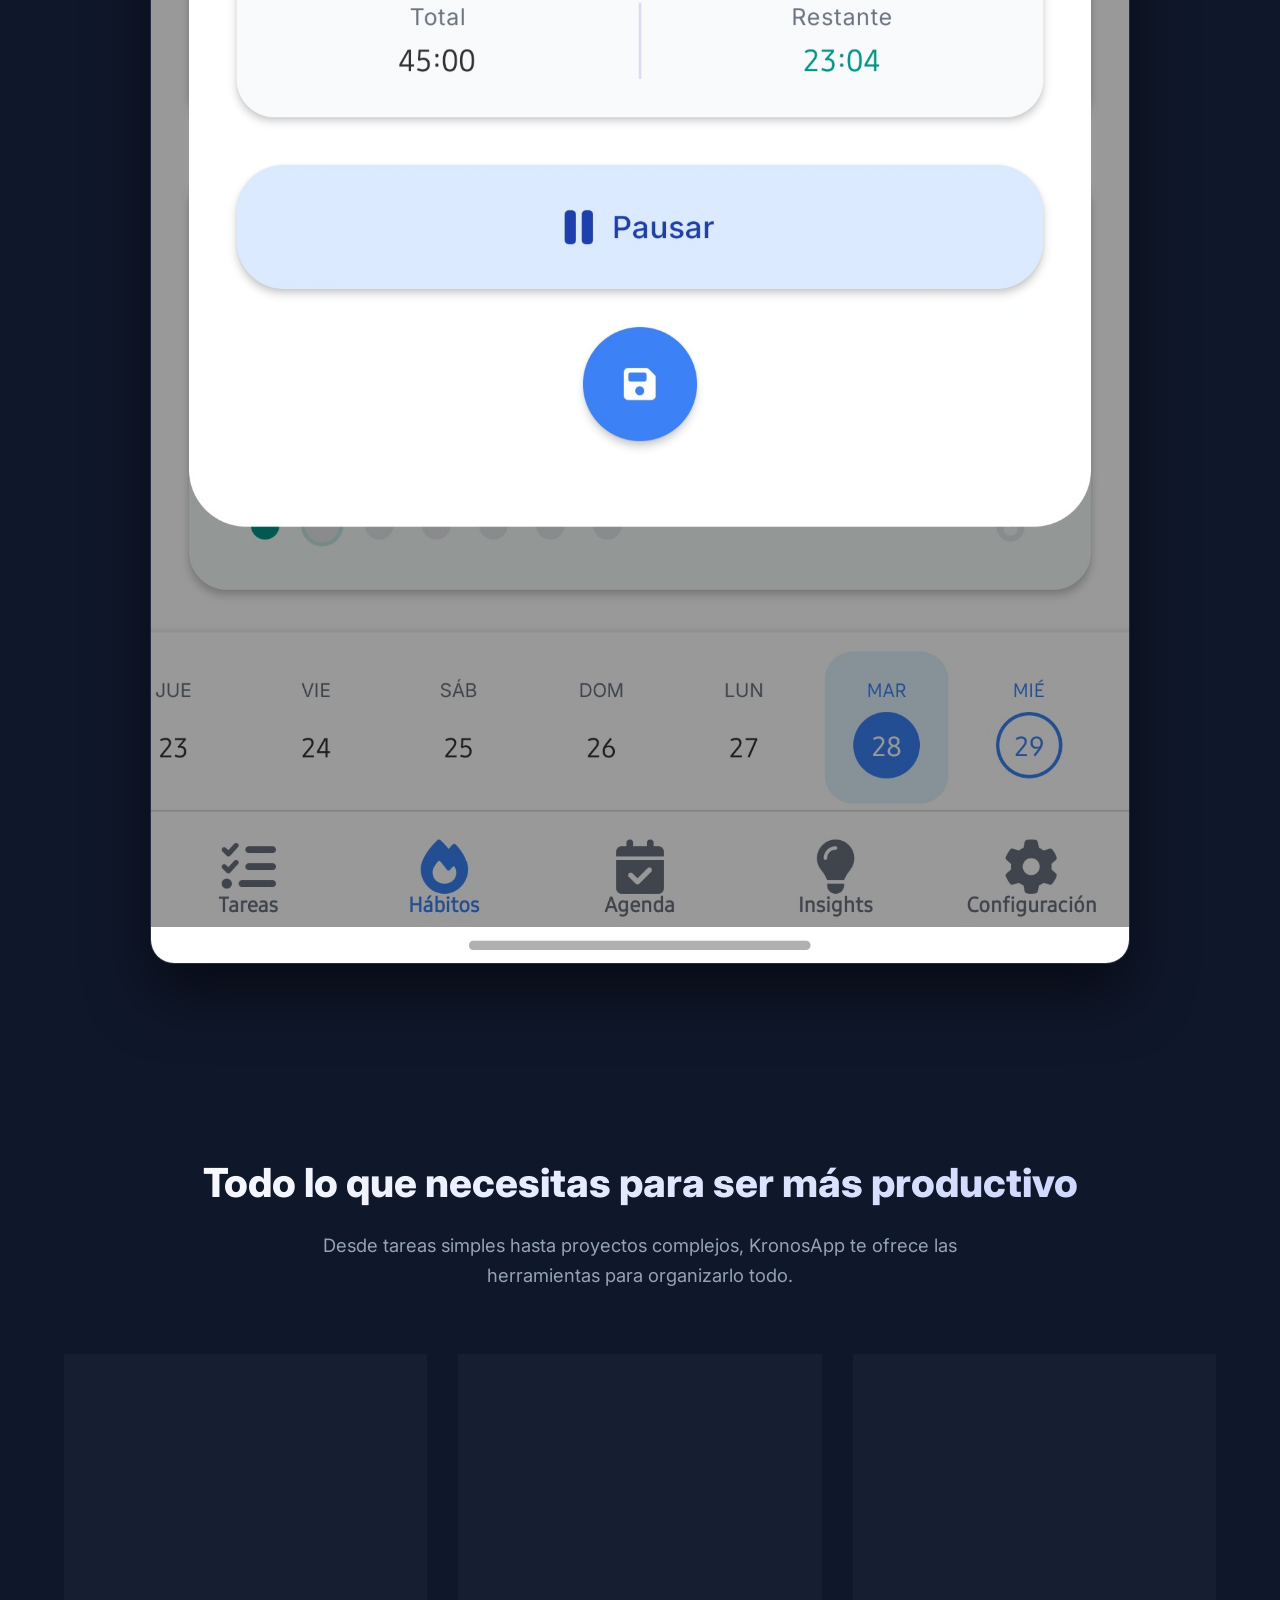
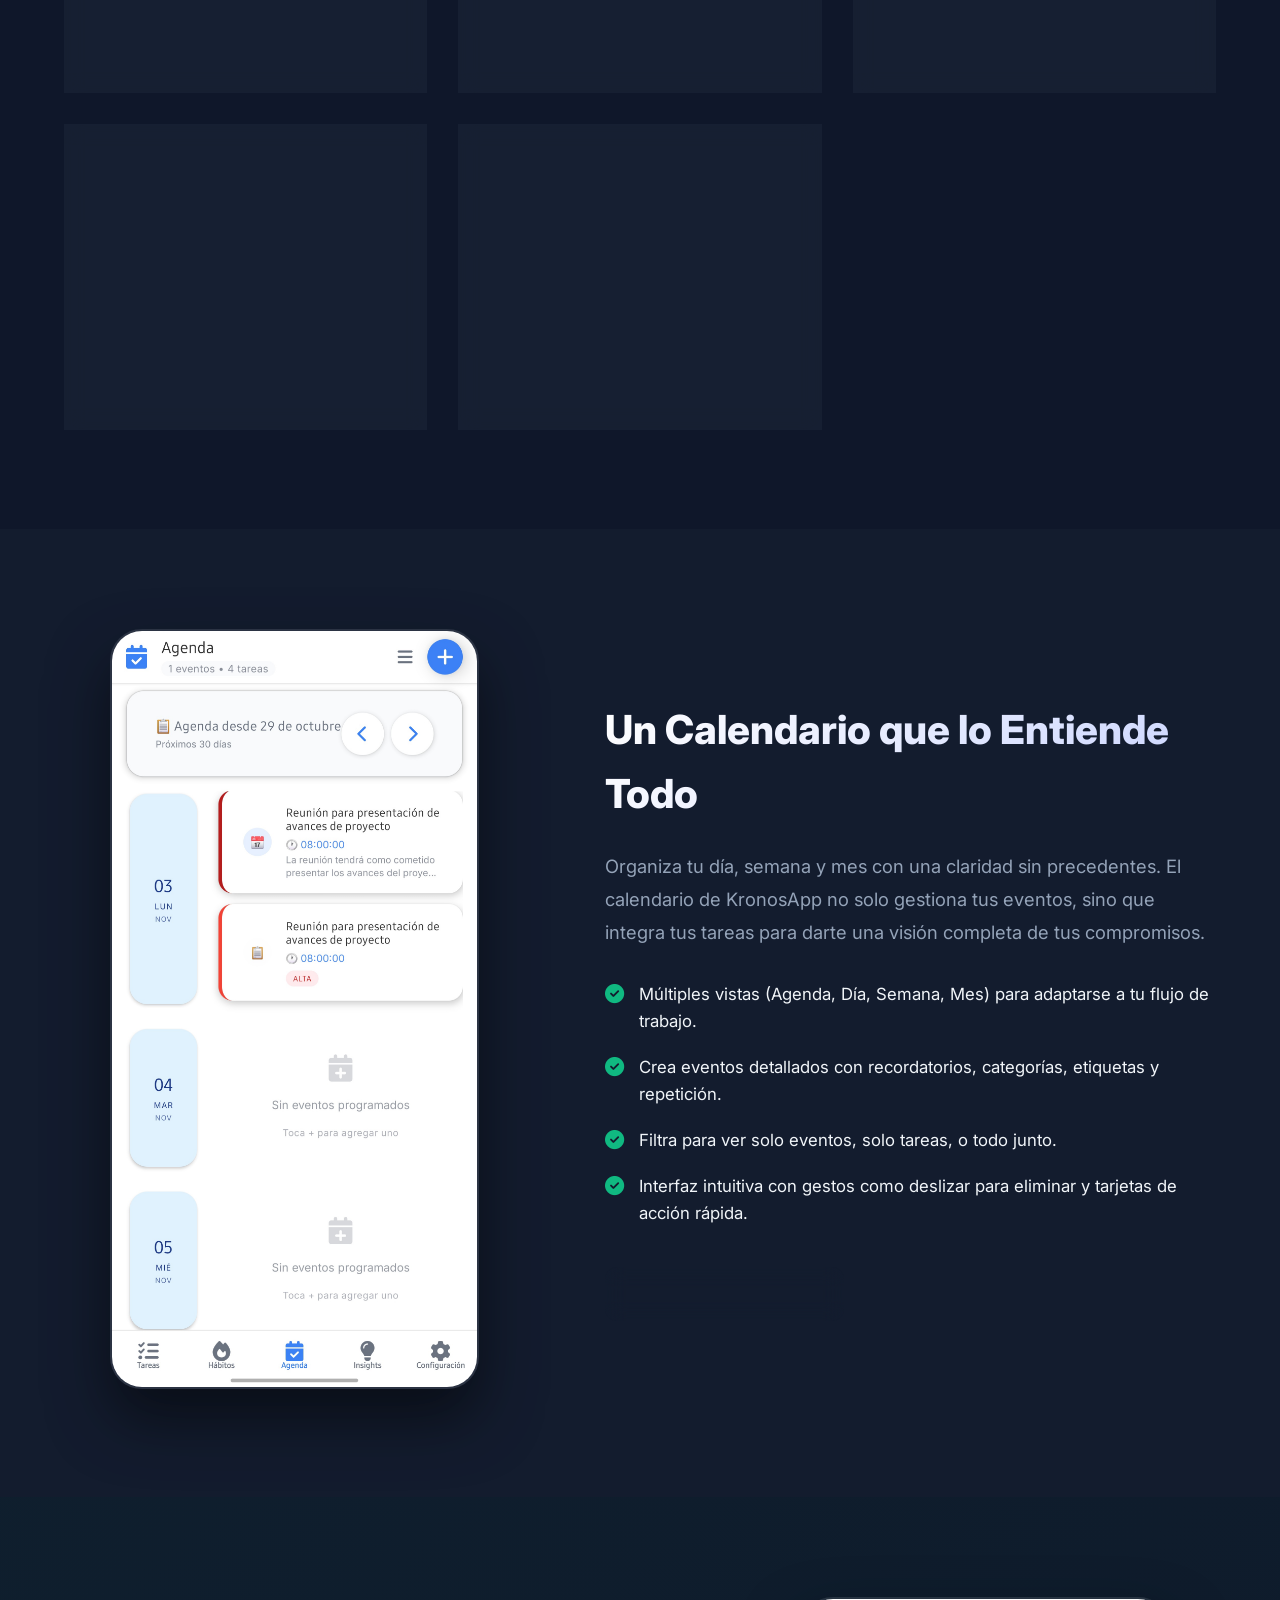
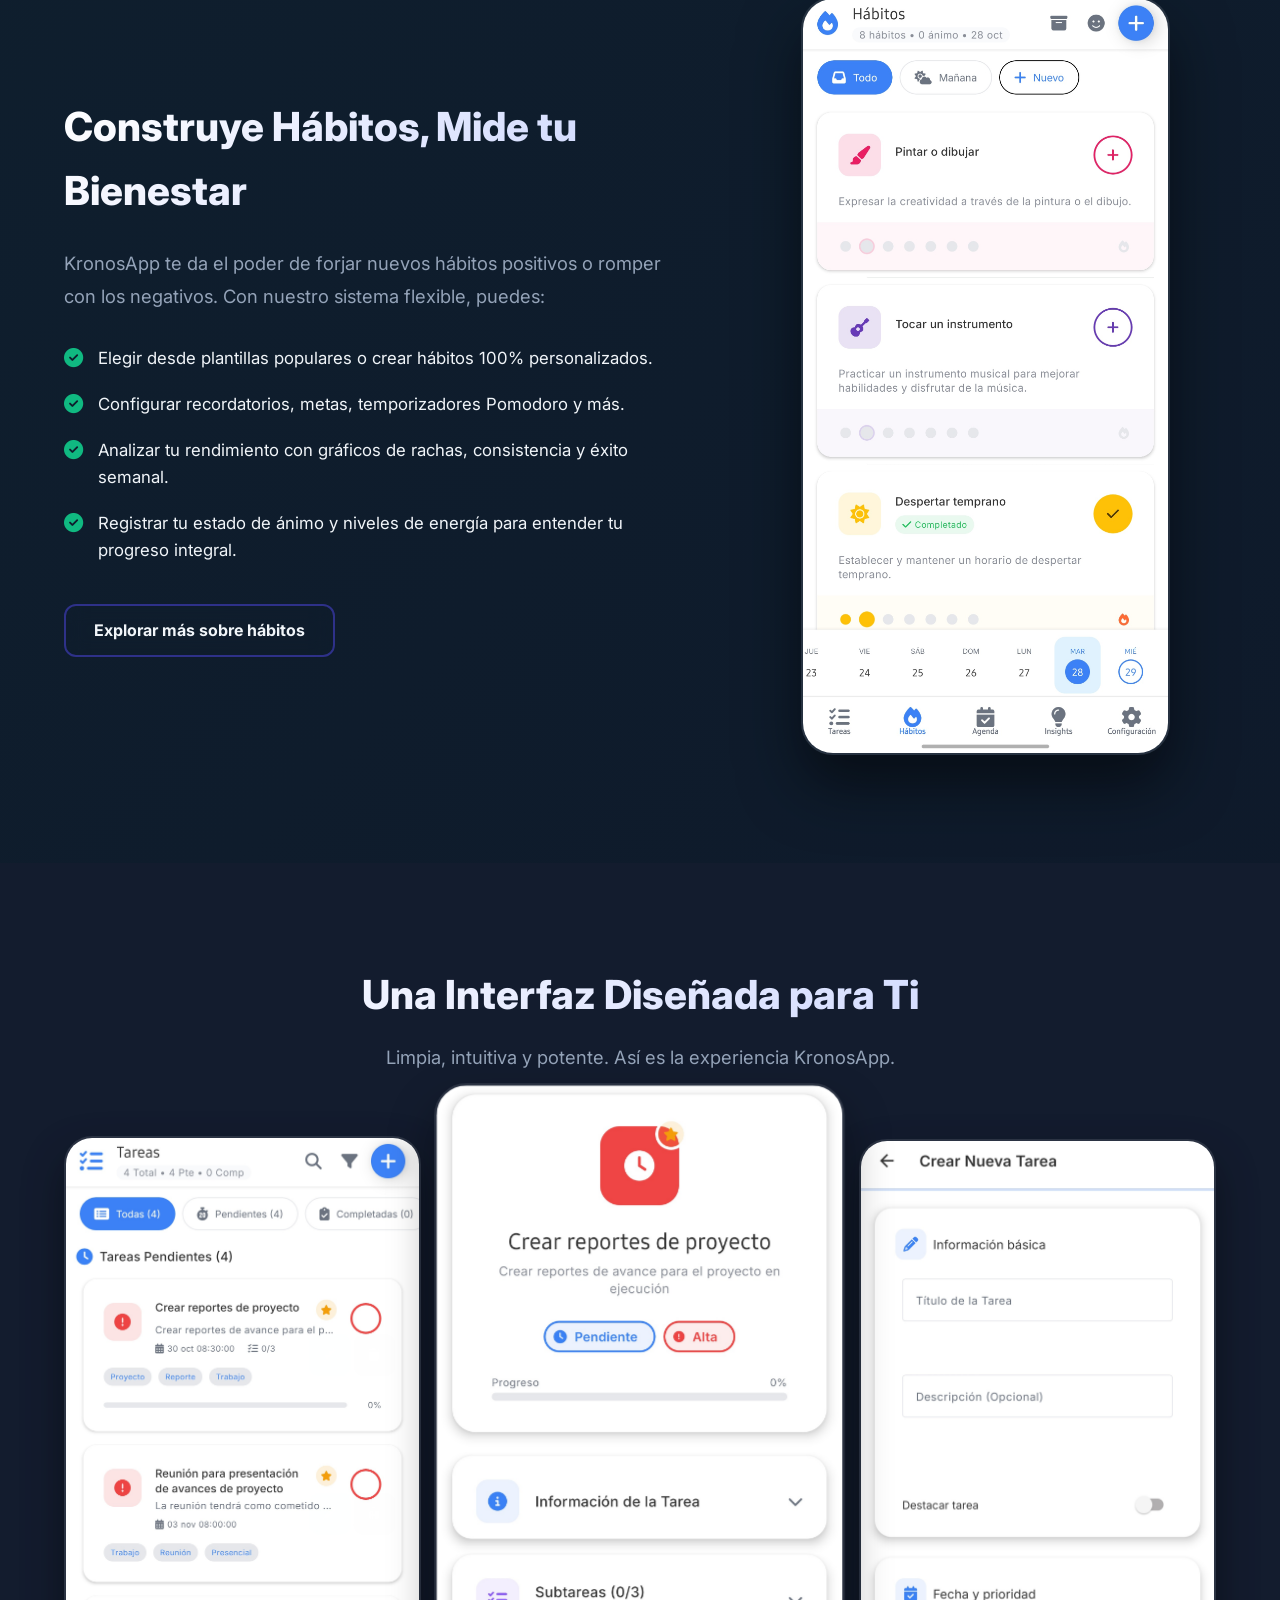
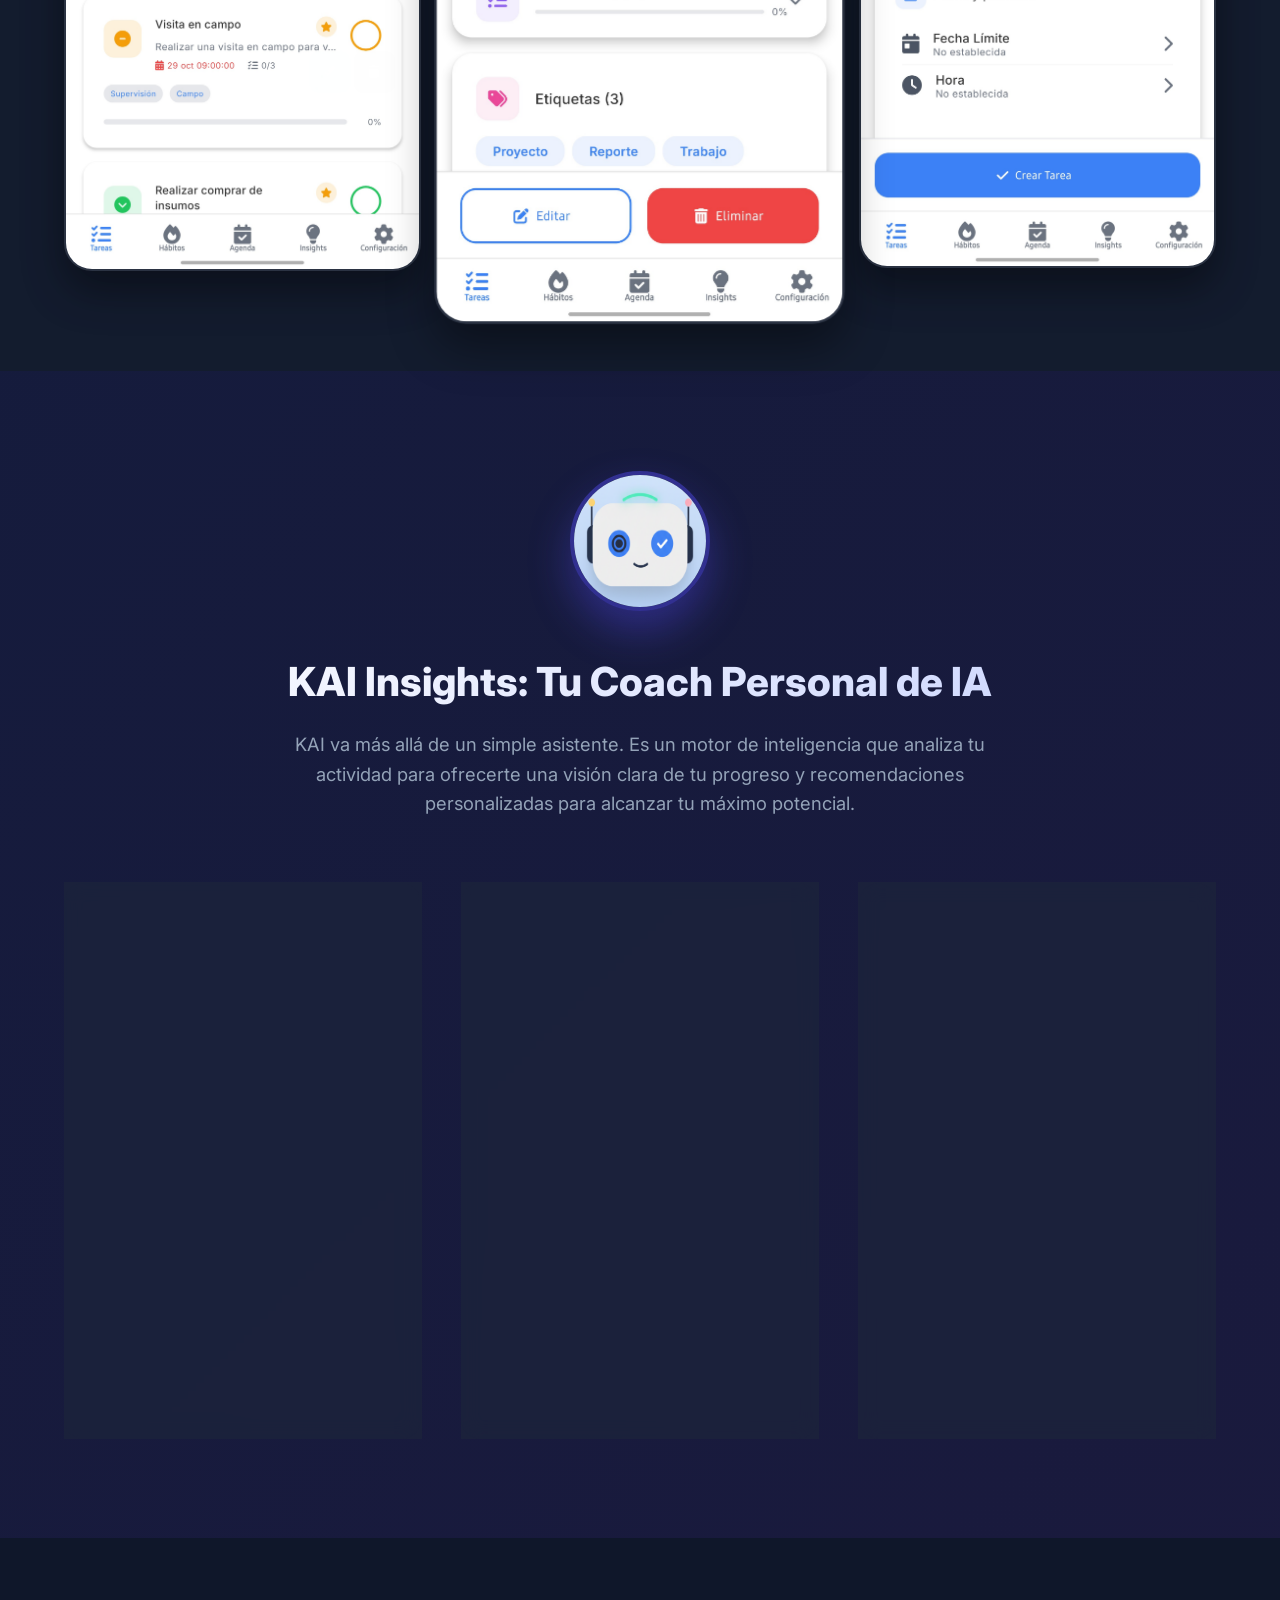
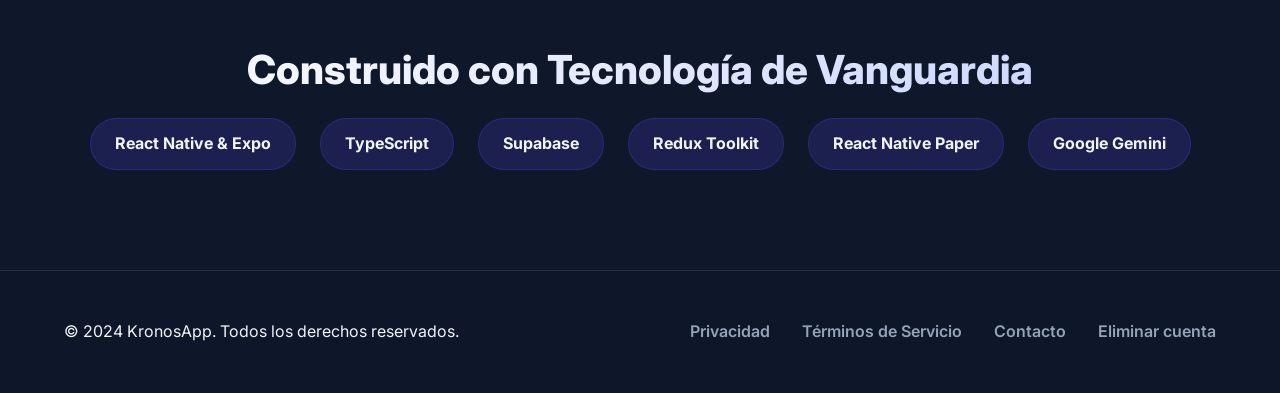
==== commit e92affce: "Replace KAI avatar image with robot.png" ====
--- a/index.html
+++ b/index.html
@@ -133,7 +133,7 @@
          <section id="kai-insights" class="kai-insights-section">
             <div class="container">
                 <div class="kai-header">
-                    <img src="./assets/intelligence.jpg" alt="Asistente KAI" class="kai-avatar">
+                    <img src="./assets/robot.png" alt="Asistente KAI" class="kai-avatar">
                     <h3 class="section-title">KAI Insights: Tu Coach Personal de IA</h3>
                     <p class="section-subtitle">KAI va más allá de un simple asistente. Es un motor de inteligencia que analiza tu actividad para ofrecerte una visión clara de tu progreso y recomendaciones personalizadas para alcanzar tu máximo potencial.</p>
                 </div>
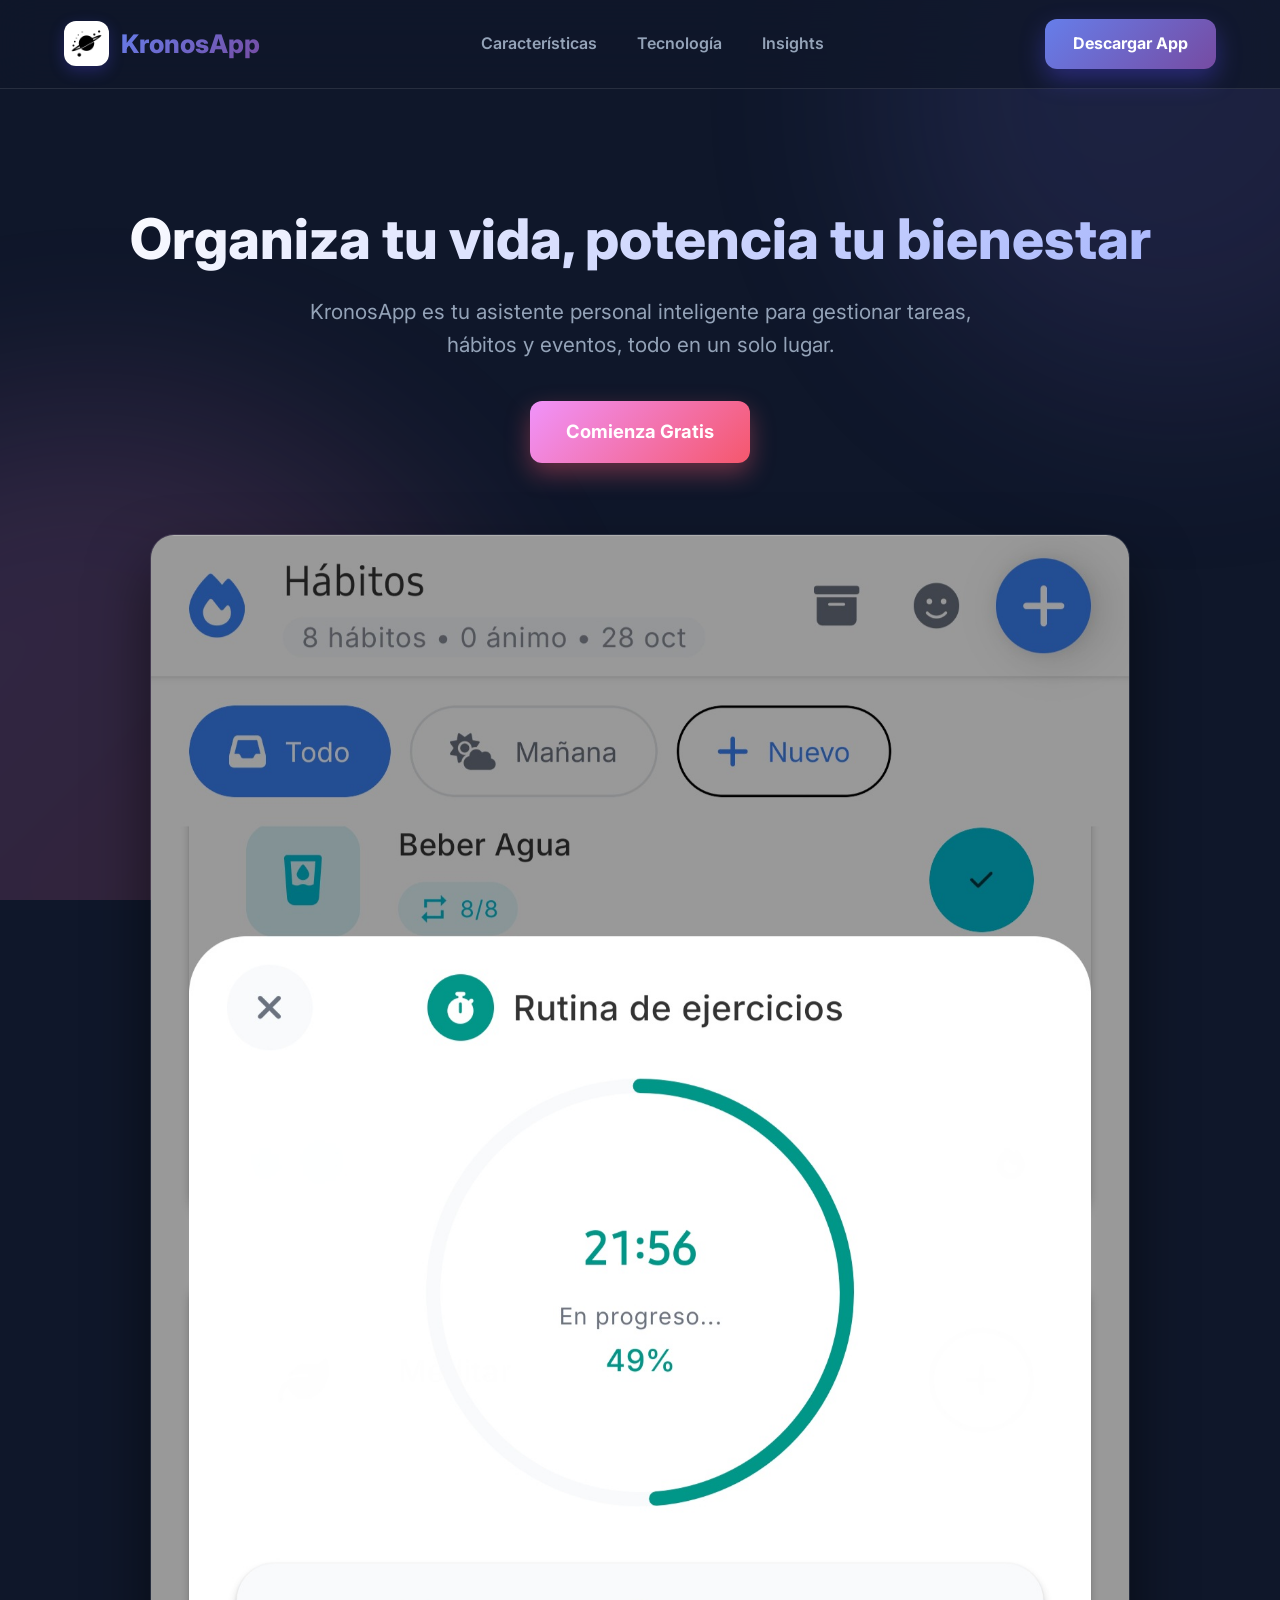
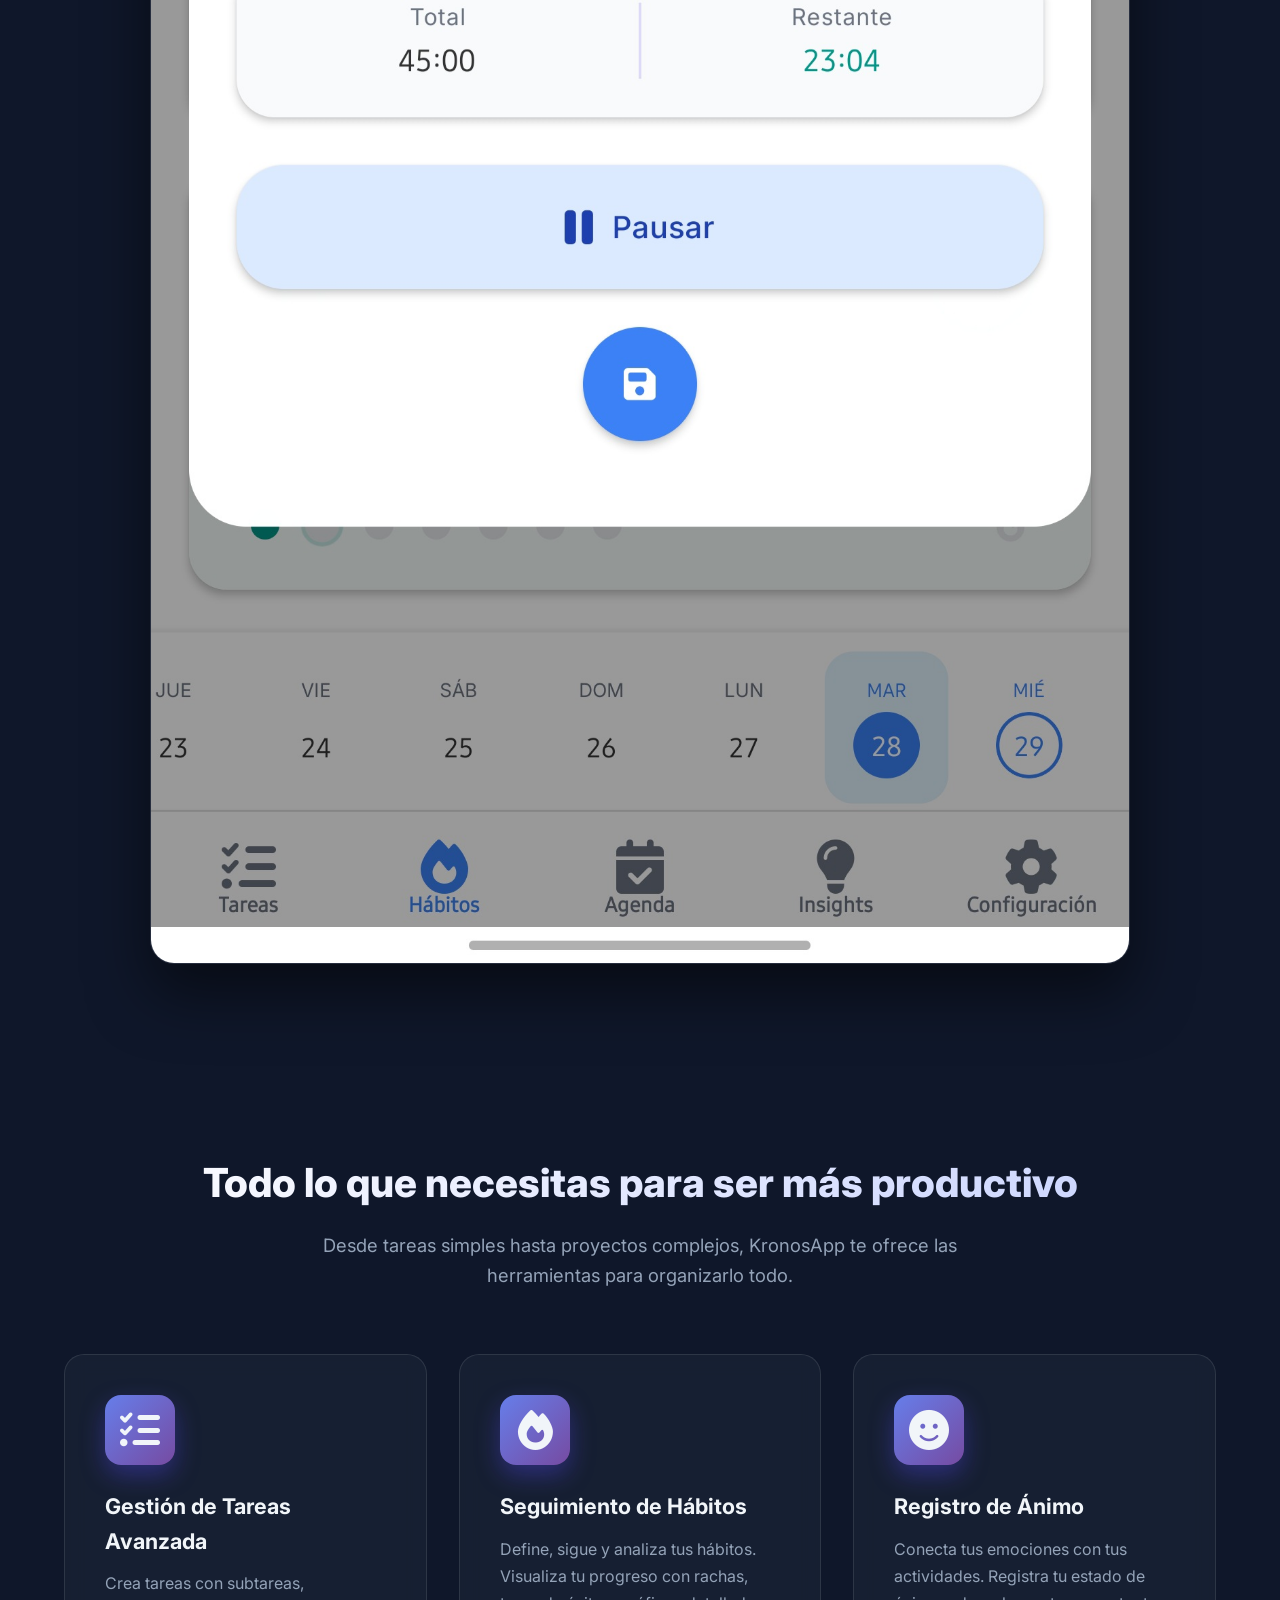
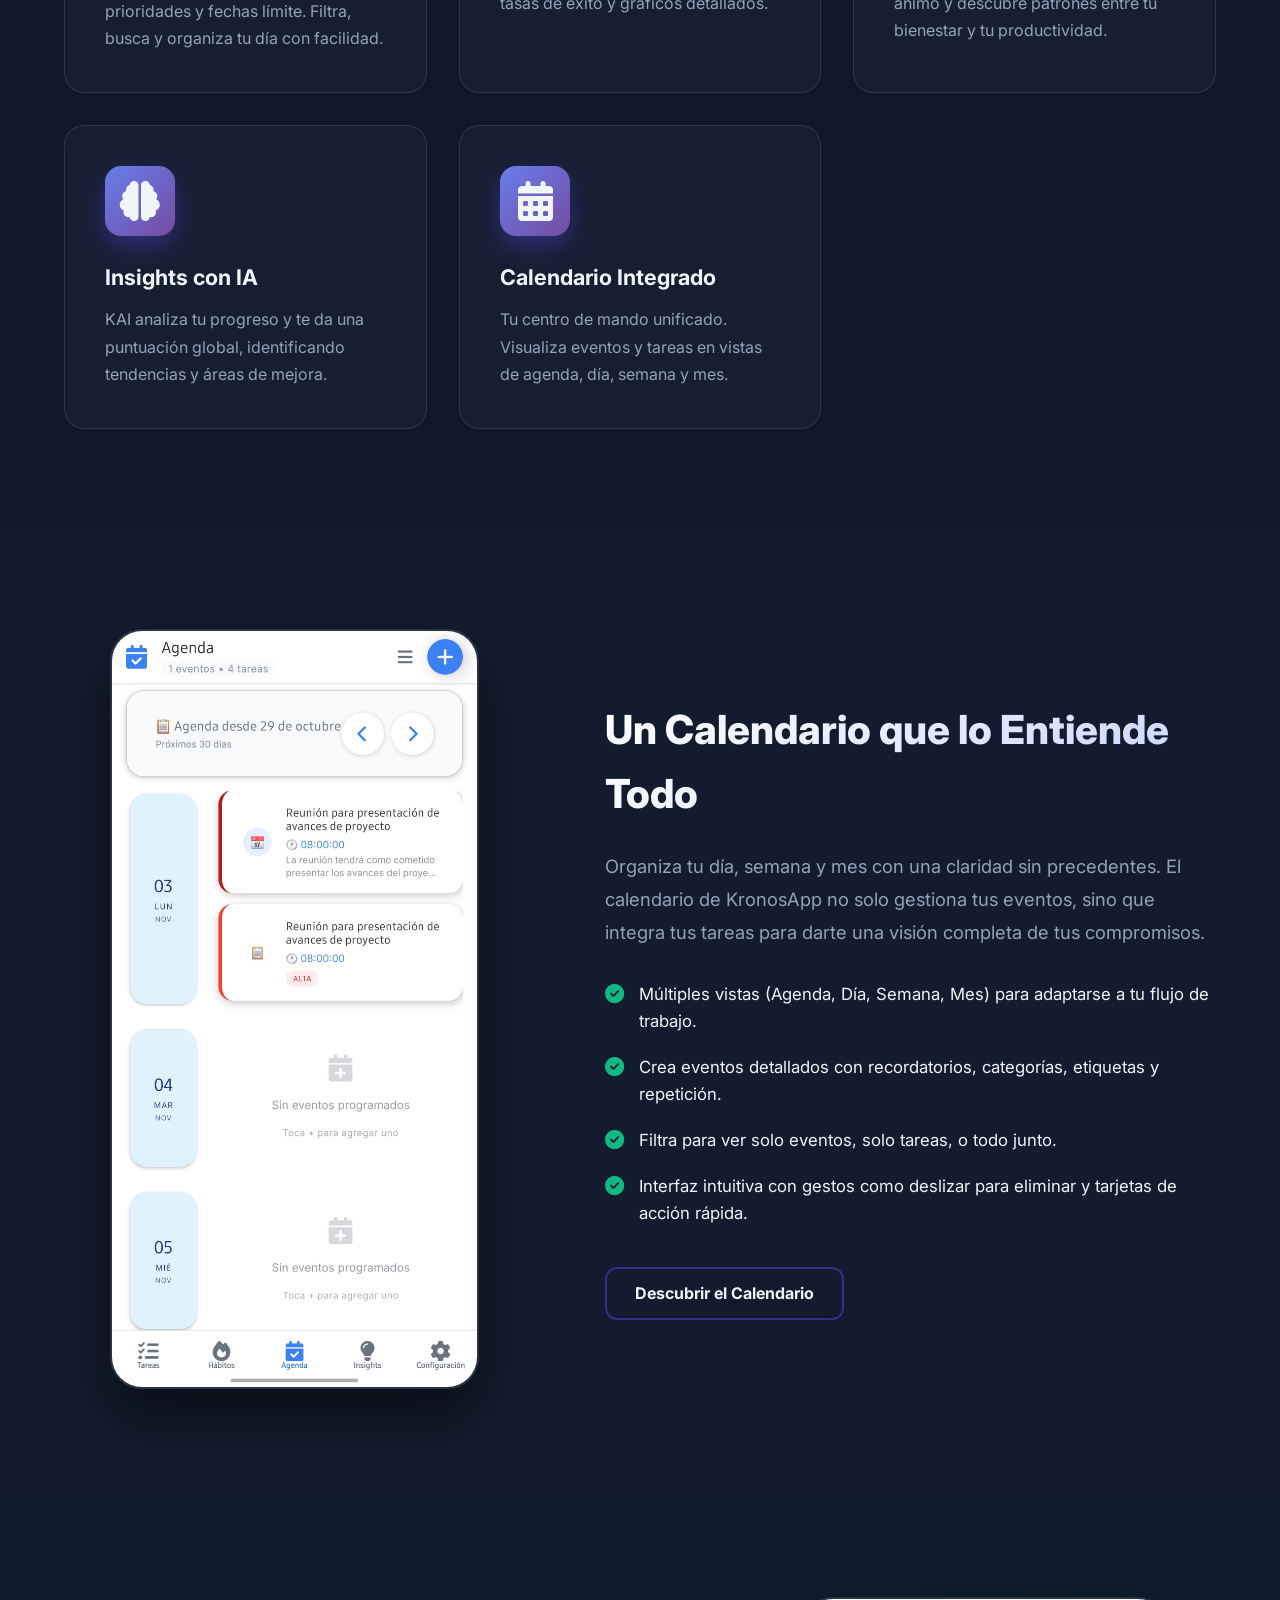
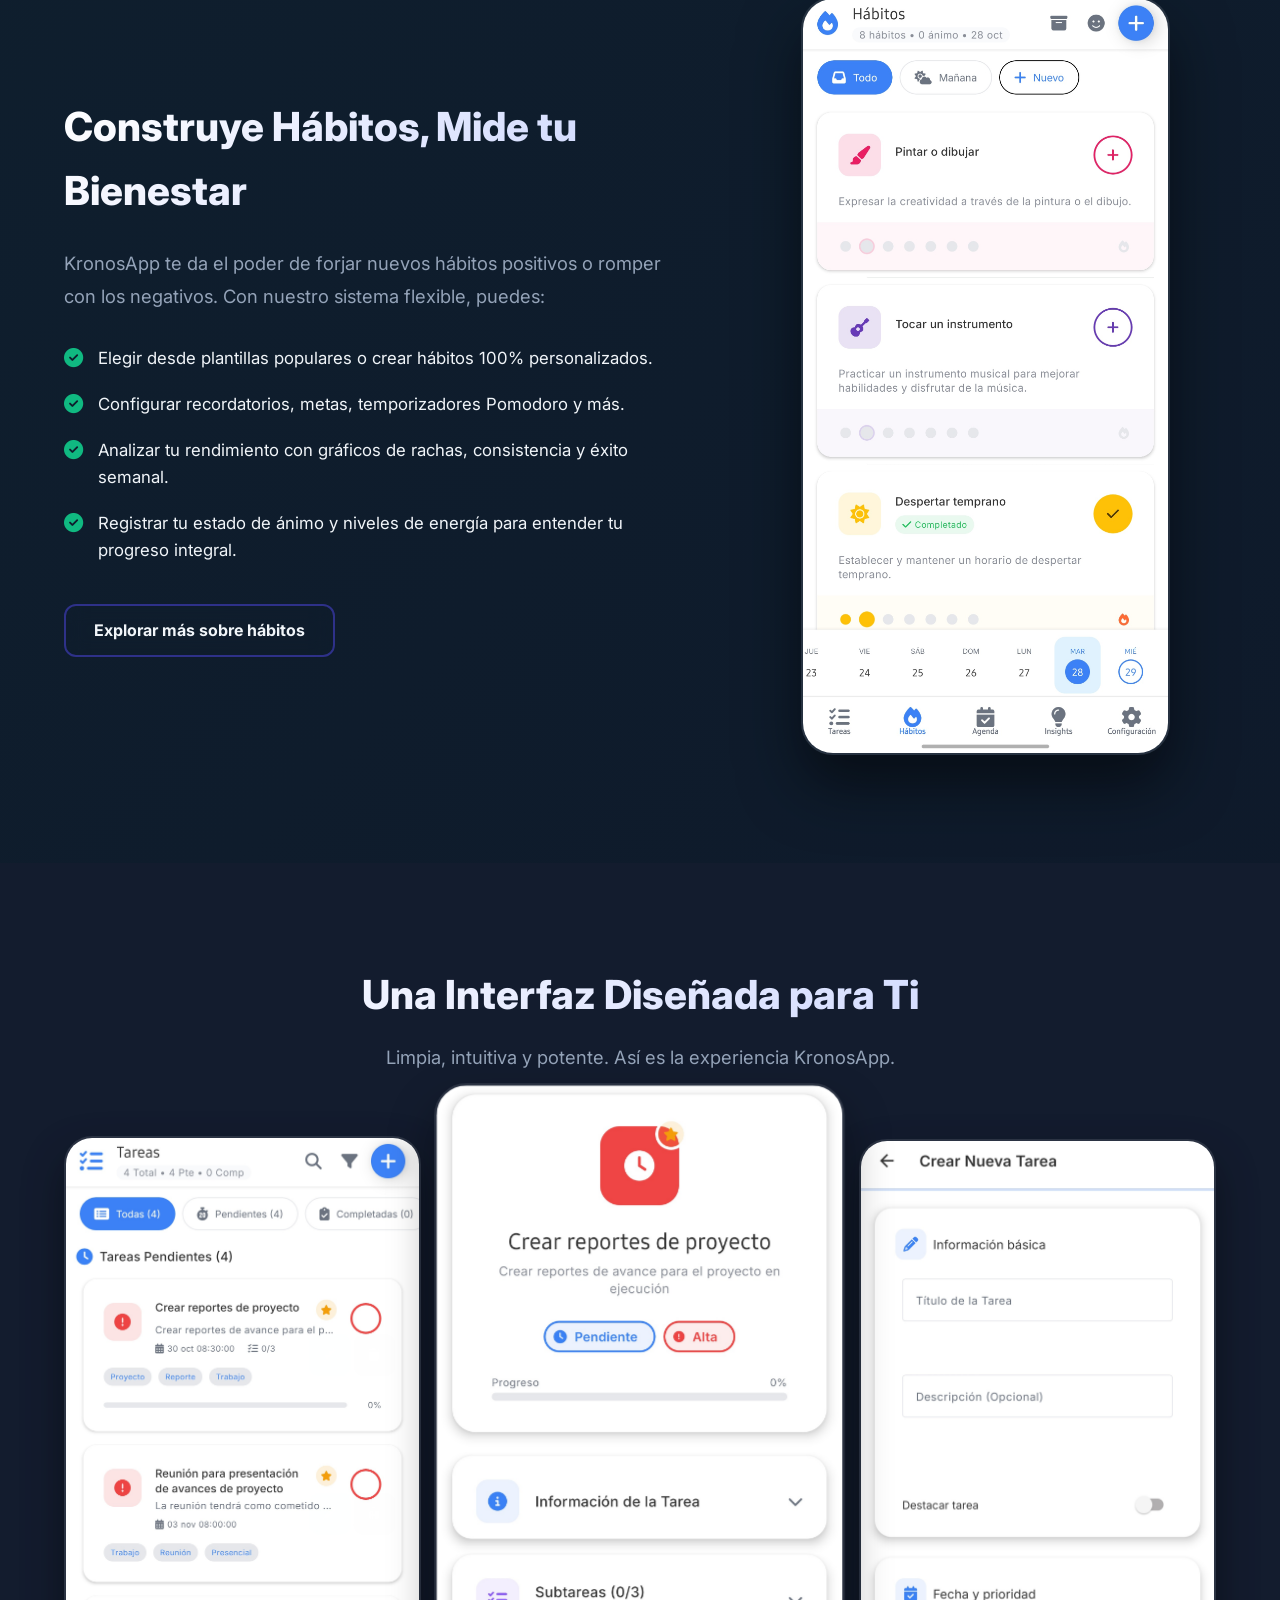
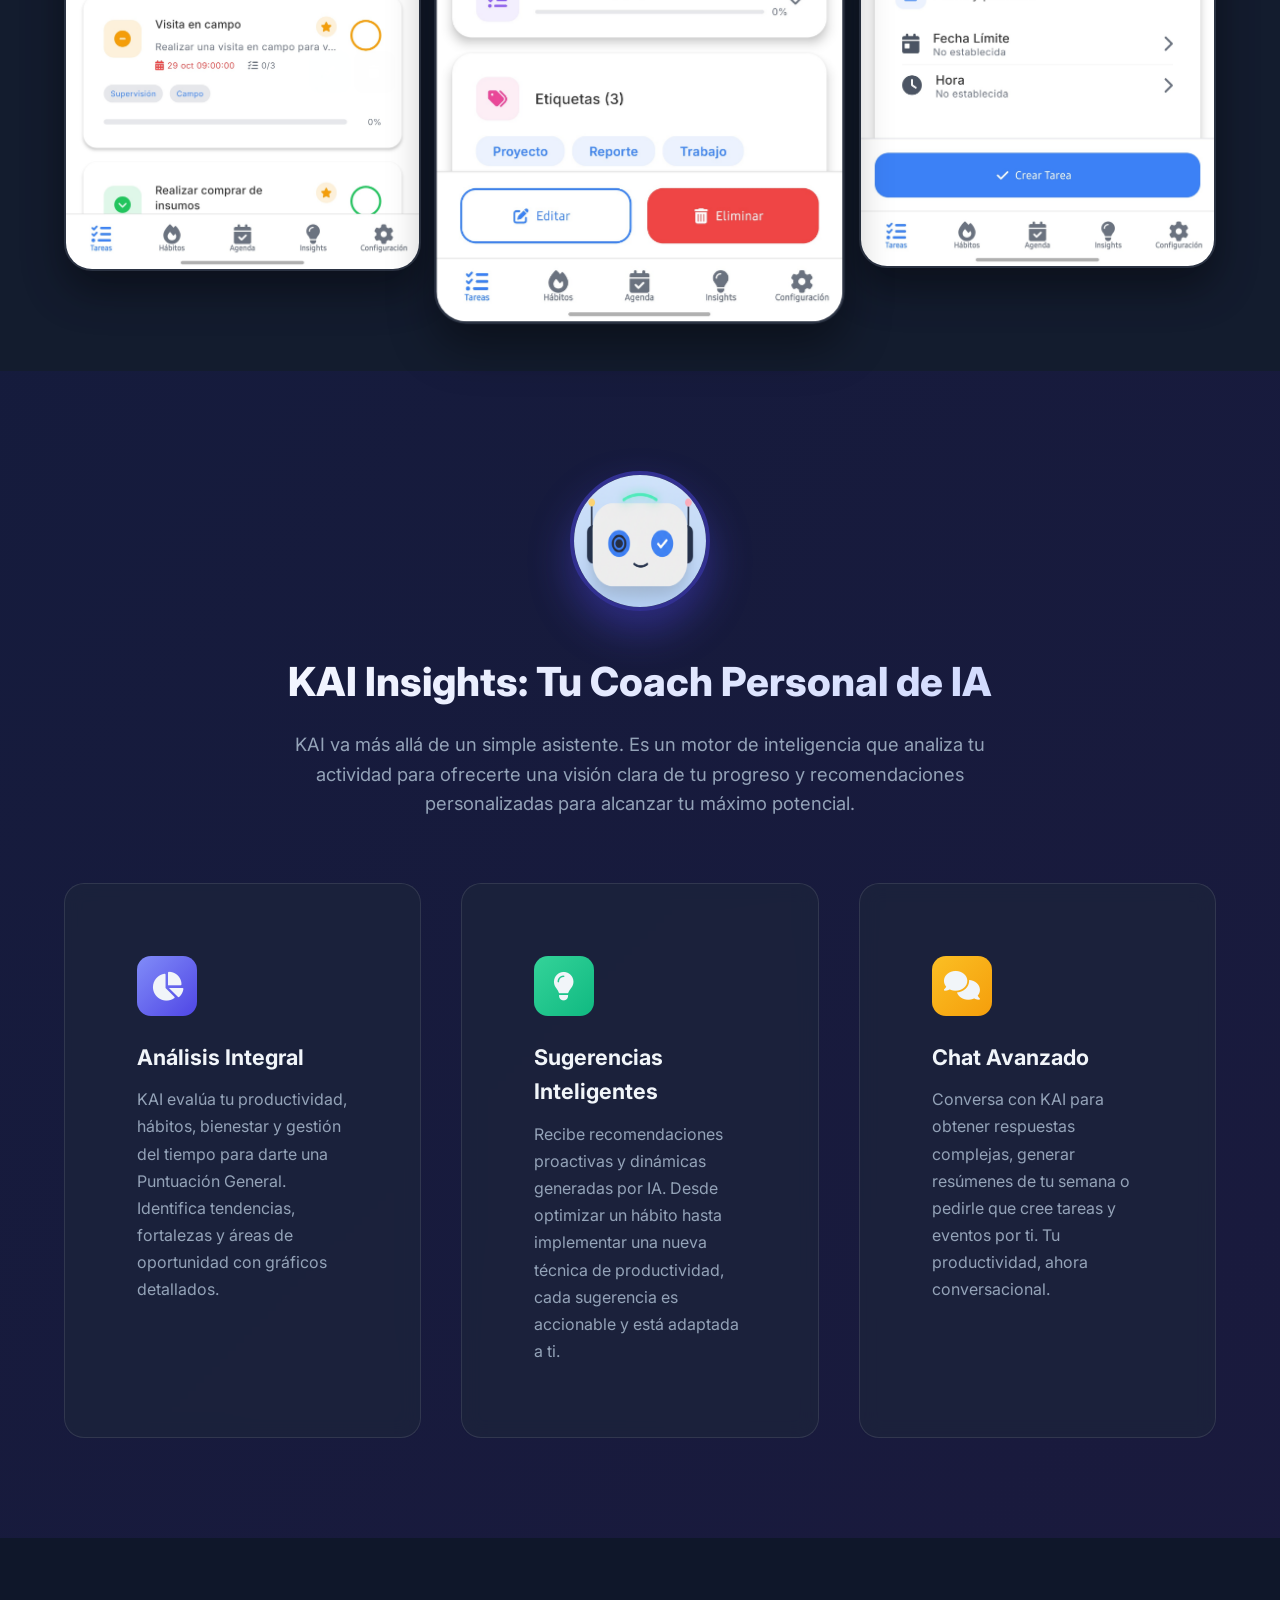
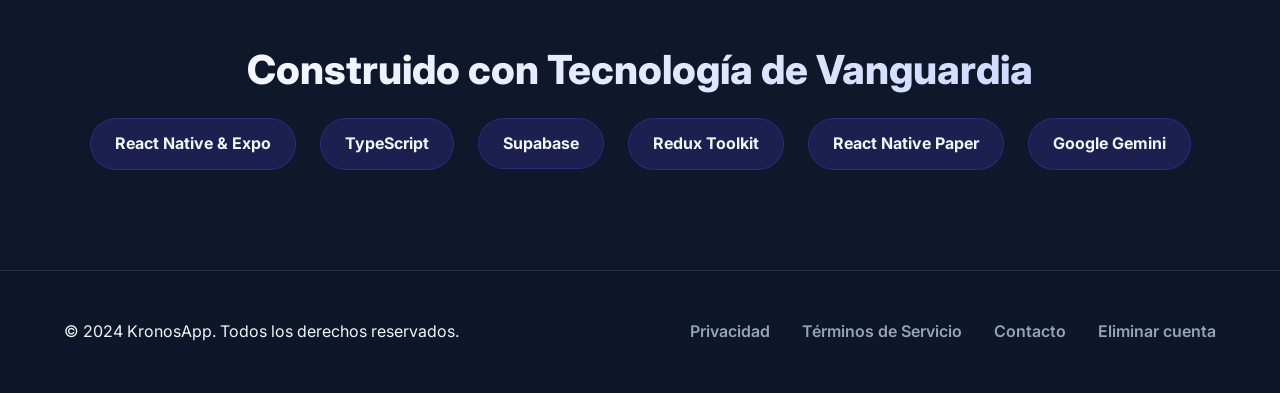
==== commit bd8198b8: "Add favicon link to index.html" ====
--- a/index.html
+++ b/index.html
@@ -4,6 +4,7 @@
     <meta charset="UTF-8">
     <meta name="viewport" content="width=device-width, initial-scale=1.0">
     <title>KronosApp - Tu Asistente Personal Inteligente</title>
+    <link rel="icon" href="./assets/favicon.png" type="image/x-icon">
     <link rel="stylesheet" href="style.css">
     <link rel="preconnect" href="https://fonts.googleapis.com">
     <link rel="preconnect" href="https://fonts.gstatic.com" crossorigin>
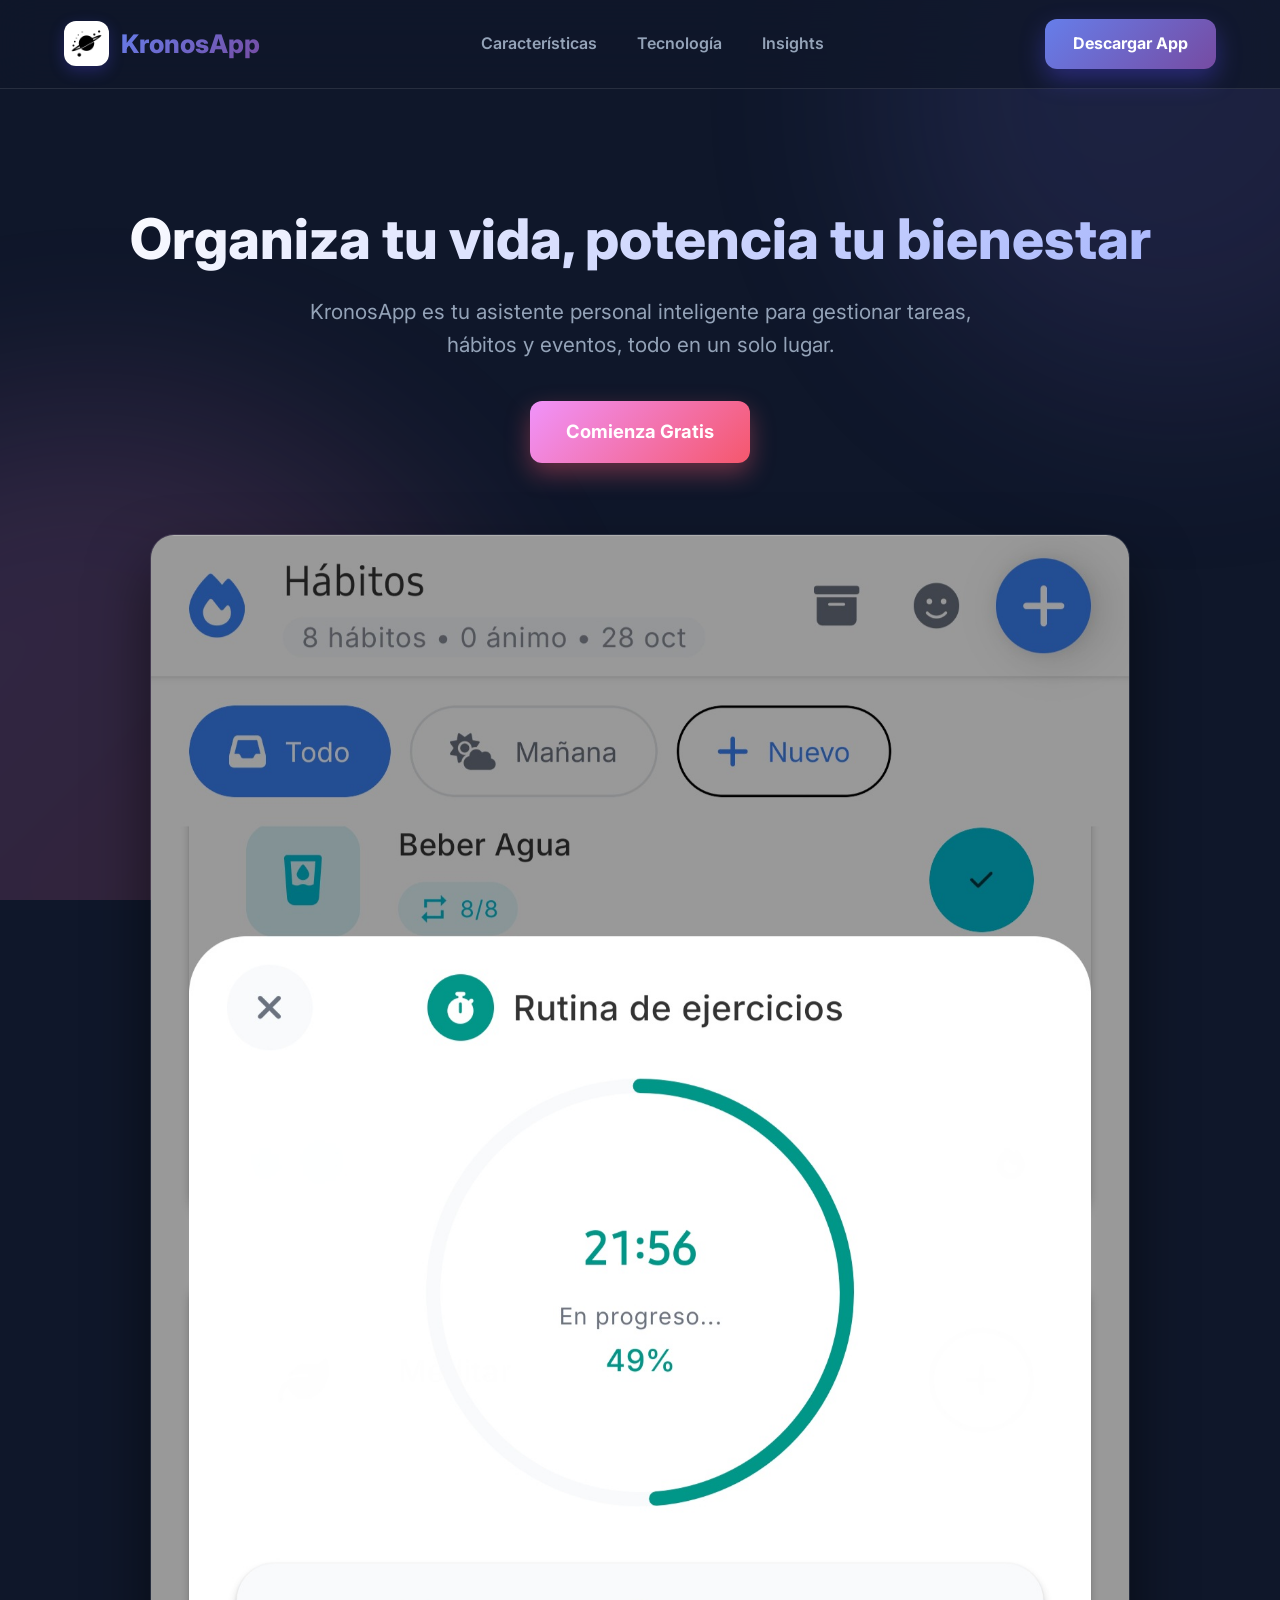
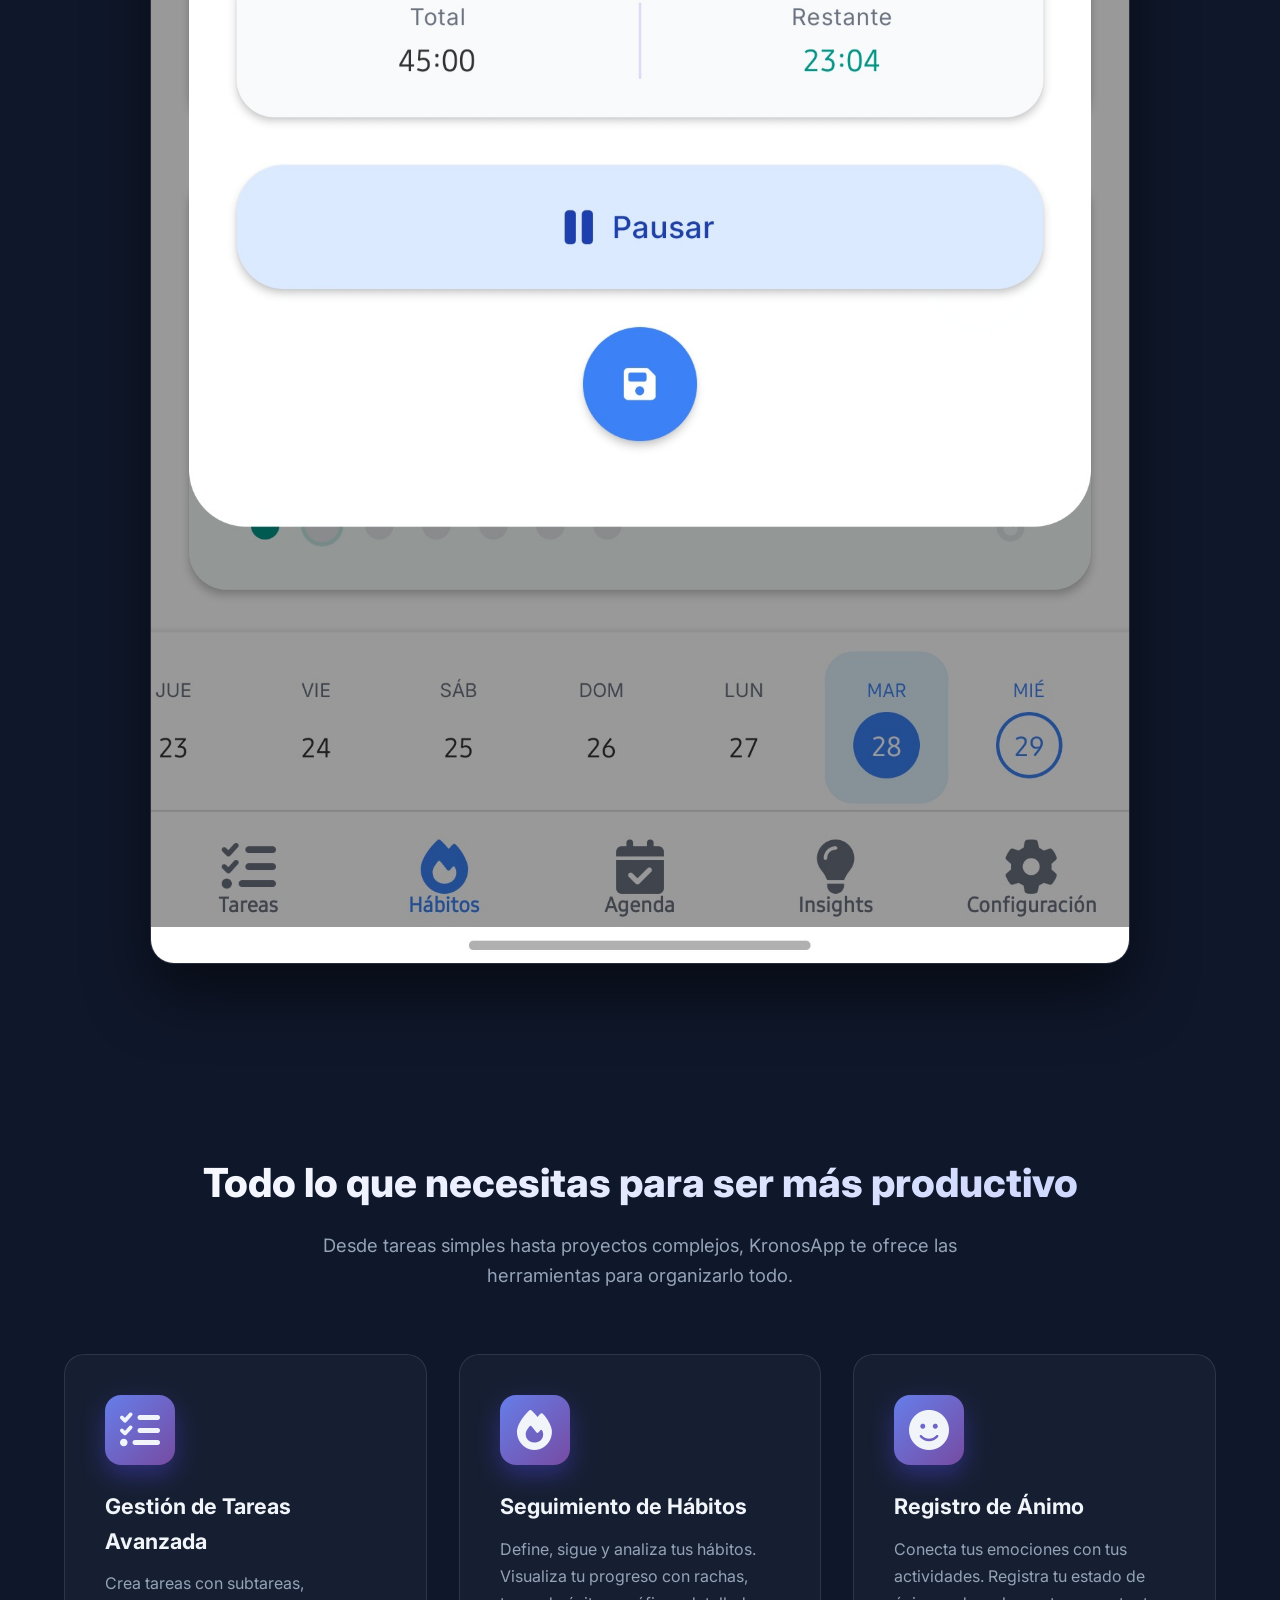
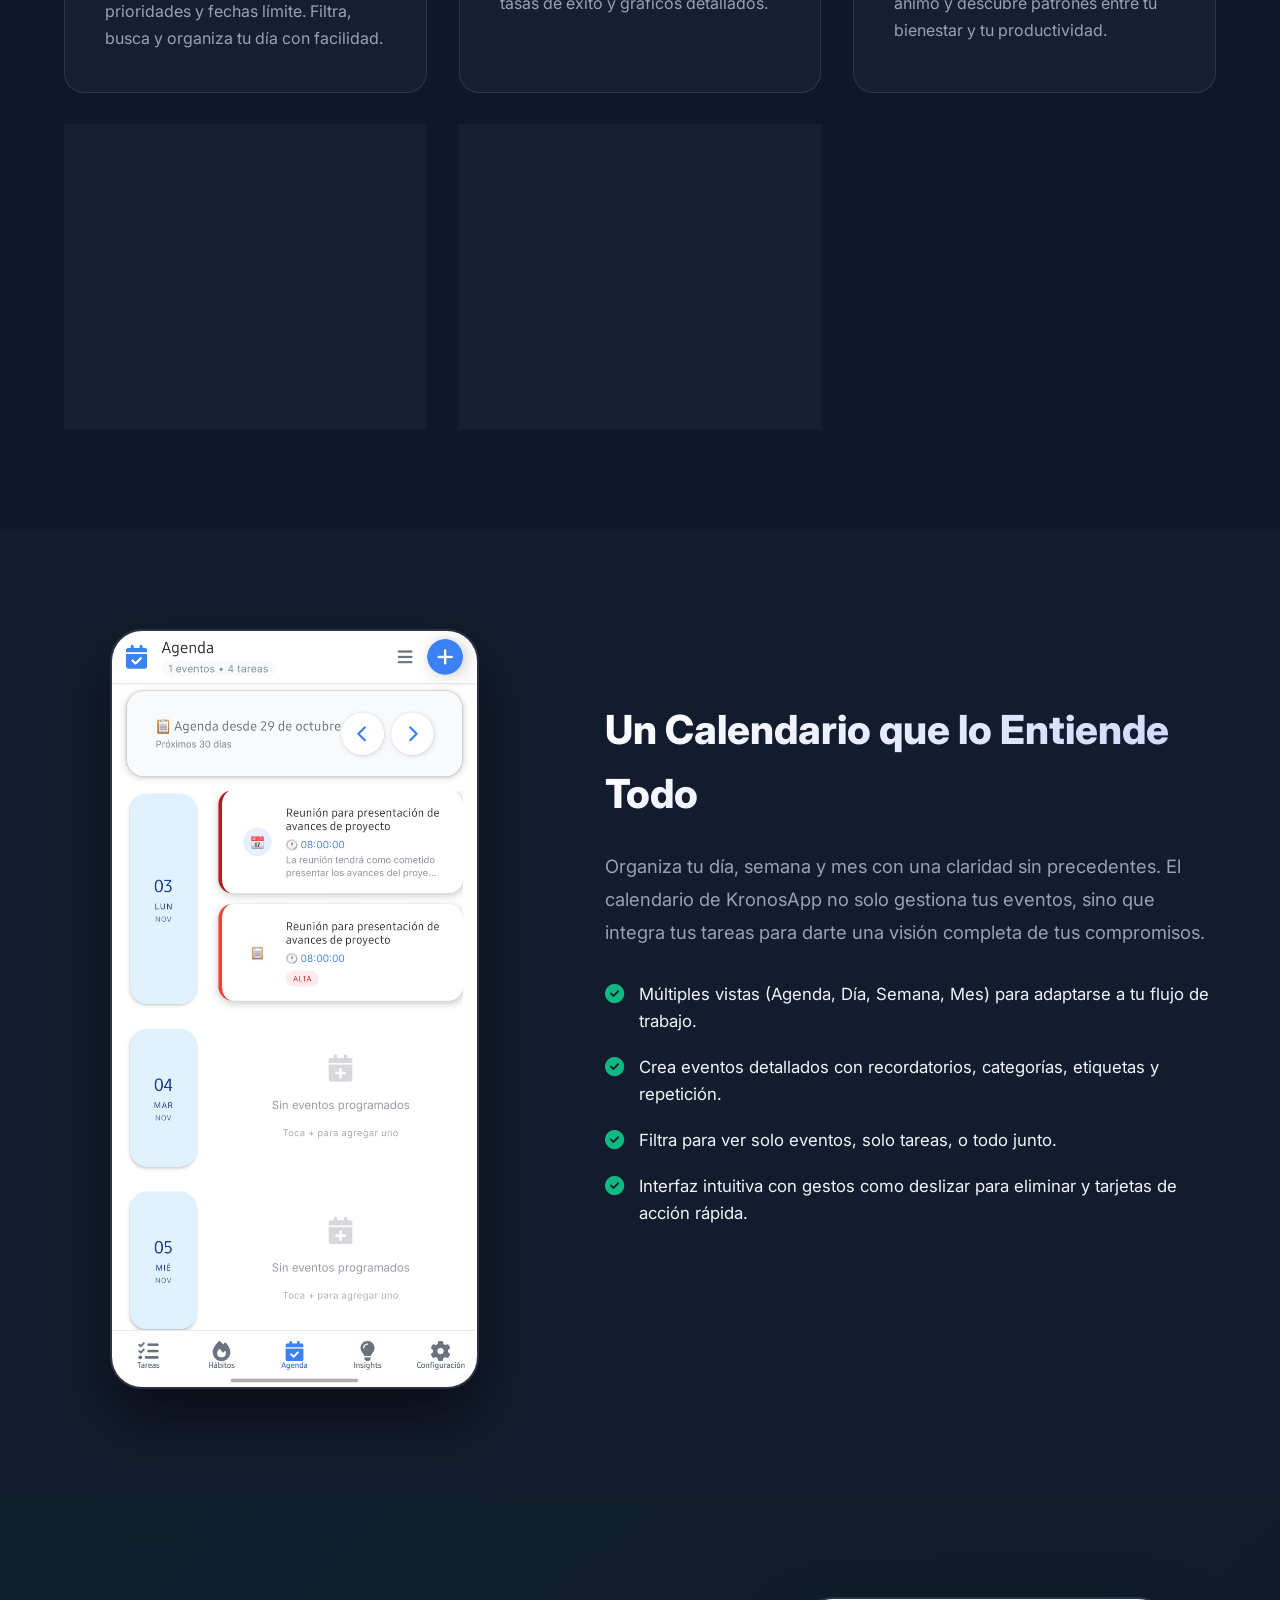
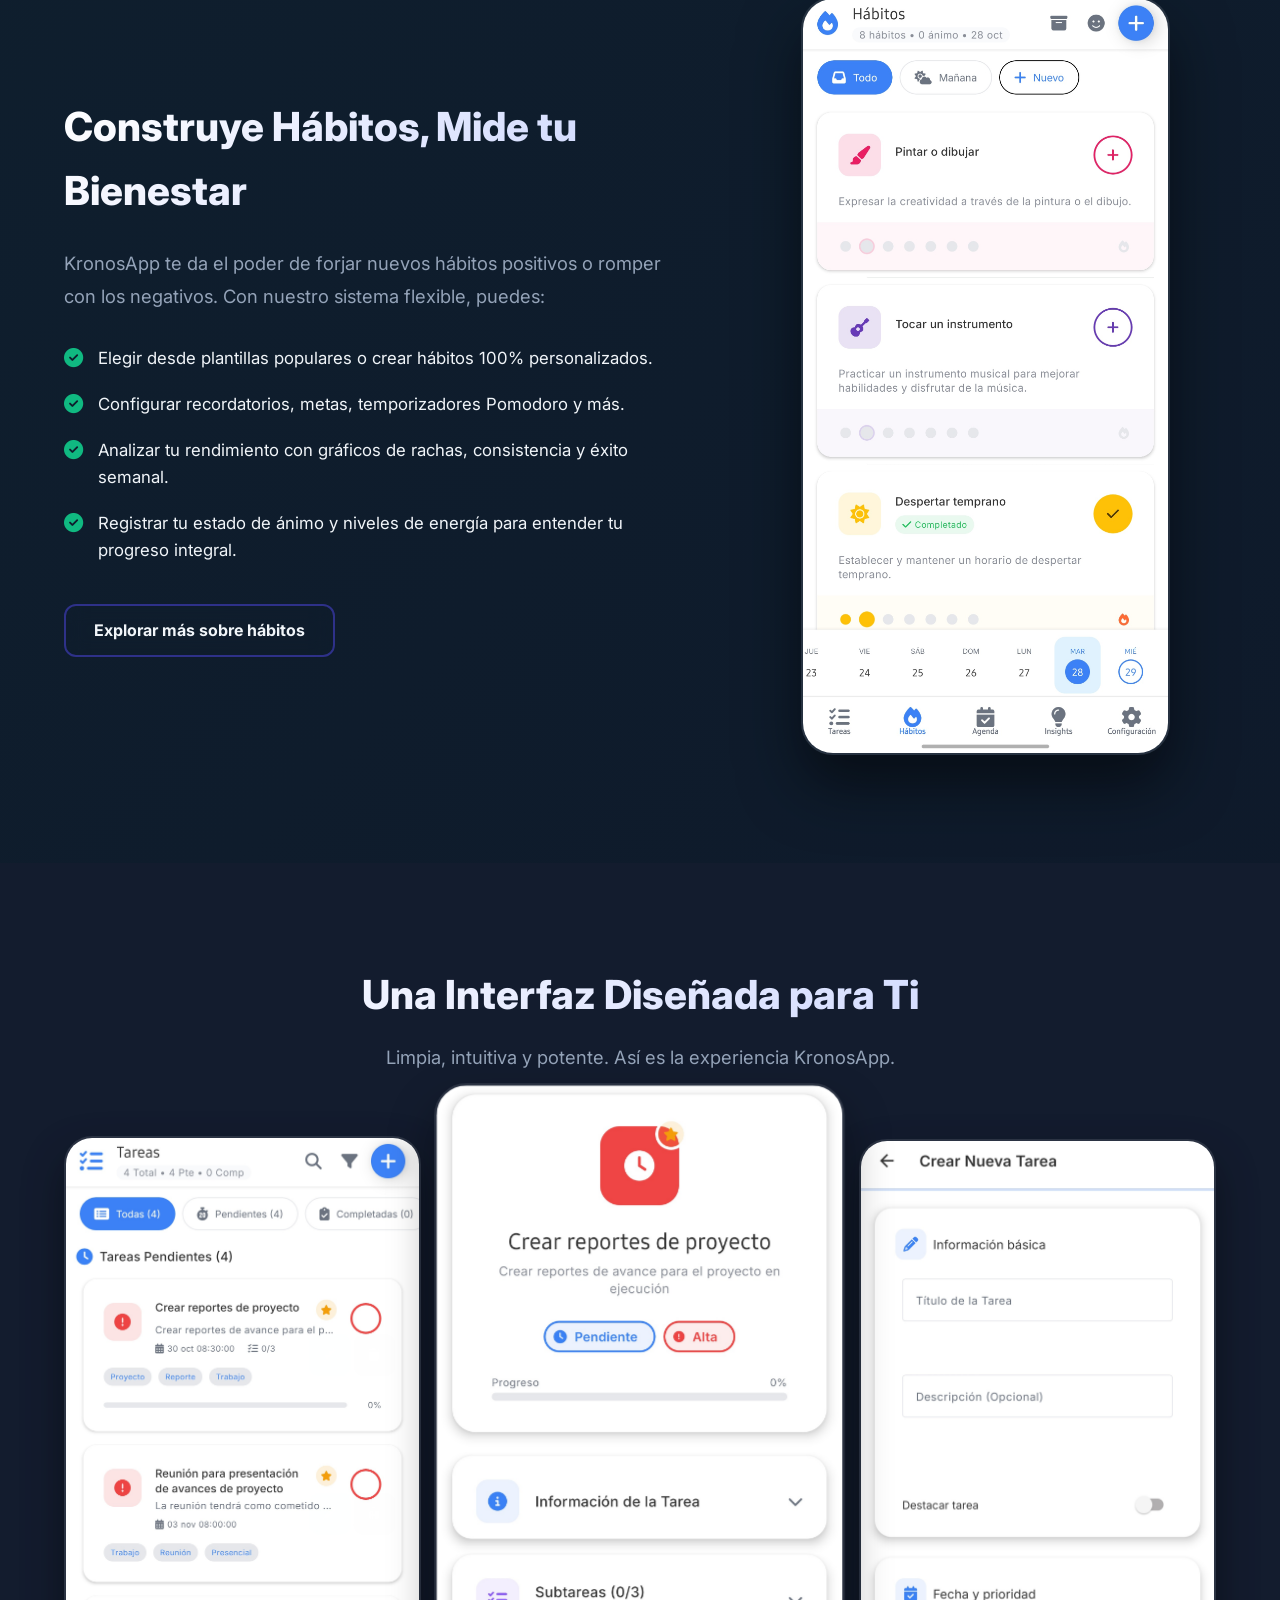
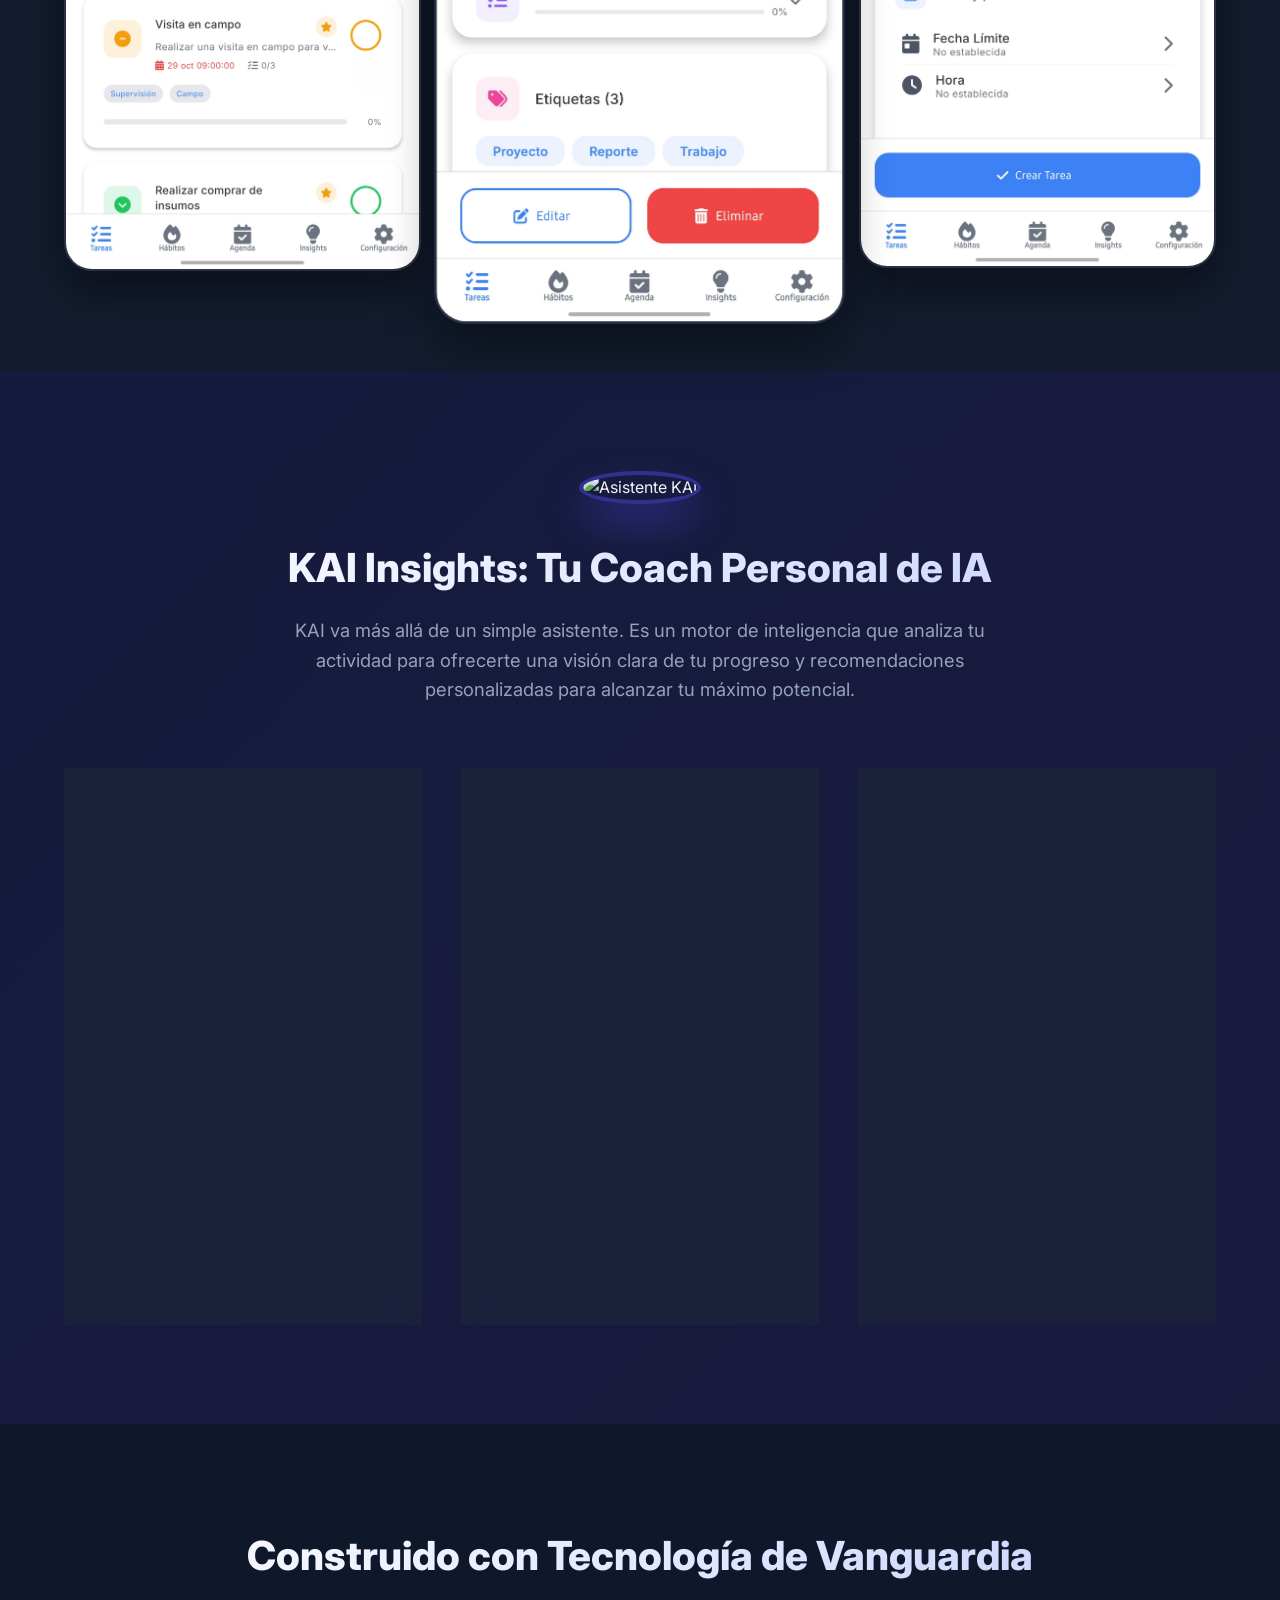
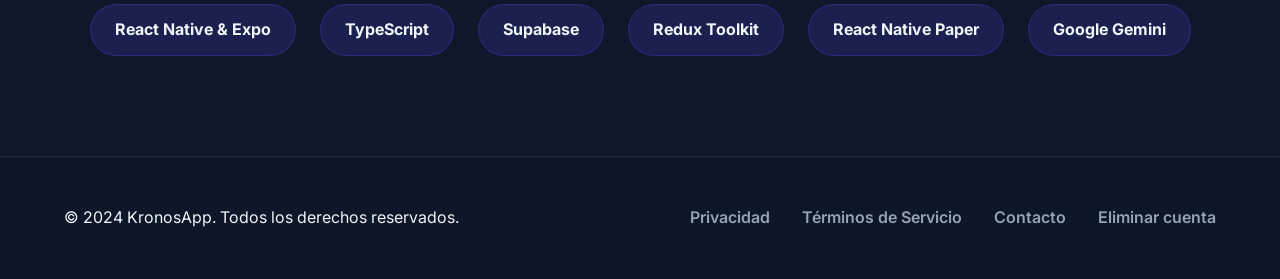
==== commit b5df55af: "Replace robot image with a new avatar" ====
--- a/index.html
+++ b/index.html
@@ -134,7 +134,7 @@
          <section id="kai-insights" class="kai-insights-section">
             <div class="container">
                 <div class="kai-header">
-                    <img src="./assets/robot.png" alt="Asistente KAI" class="kai-avatar">
+                    <img src="./assets/robot2.png" alt="Asistente KAI" class="kai-avatar">
                     <h3 class="section-title">KAI Insights: Tu Coach Personal de IA</h3>
                     <p class="section-subtitle">KAI va más allá de un simple asistente. Es un motor de inteligencia que analiza tu actividad para ofrecerte una visión clara de tu progreso y recomendaciones personalizadas para alcanzar tu máximo potencial.</p>
                 </div>
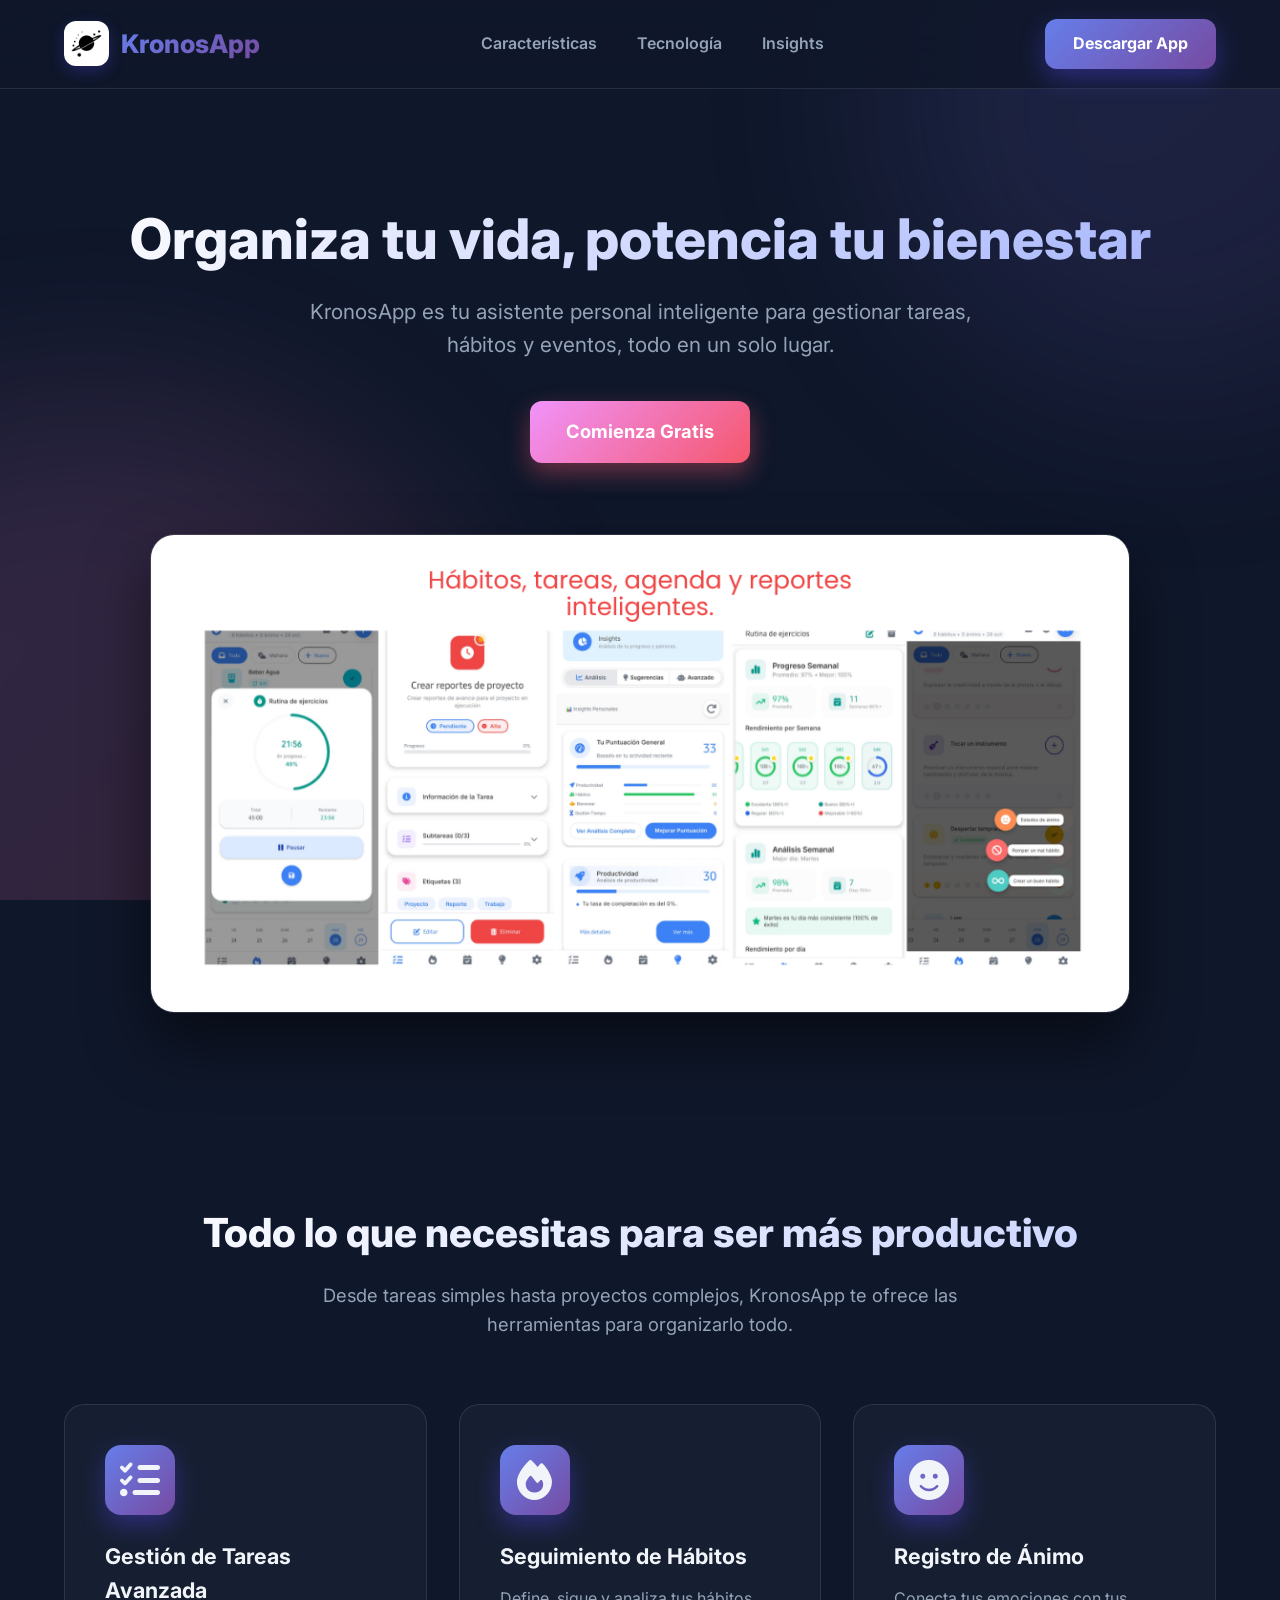
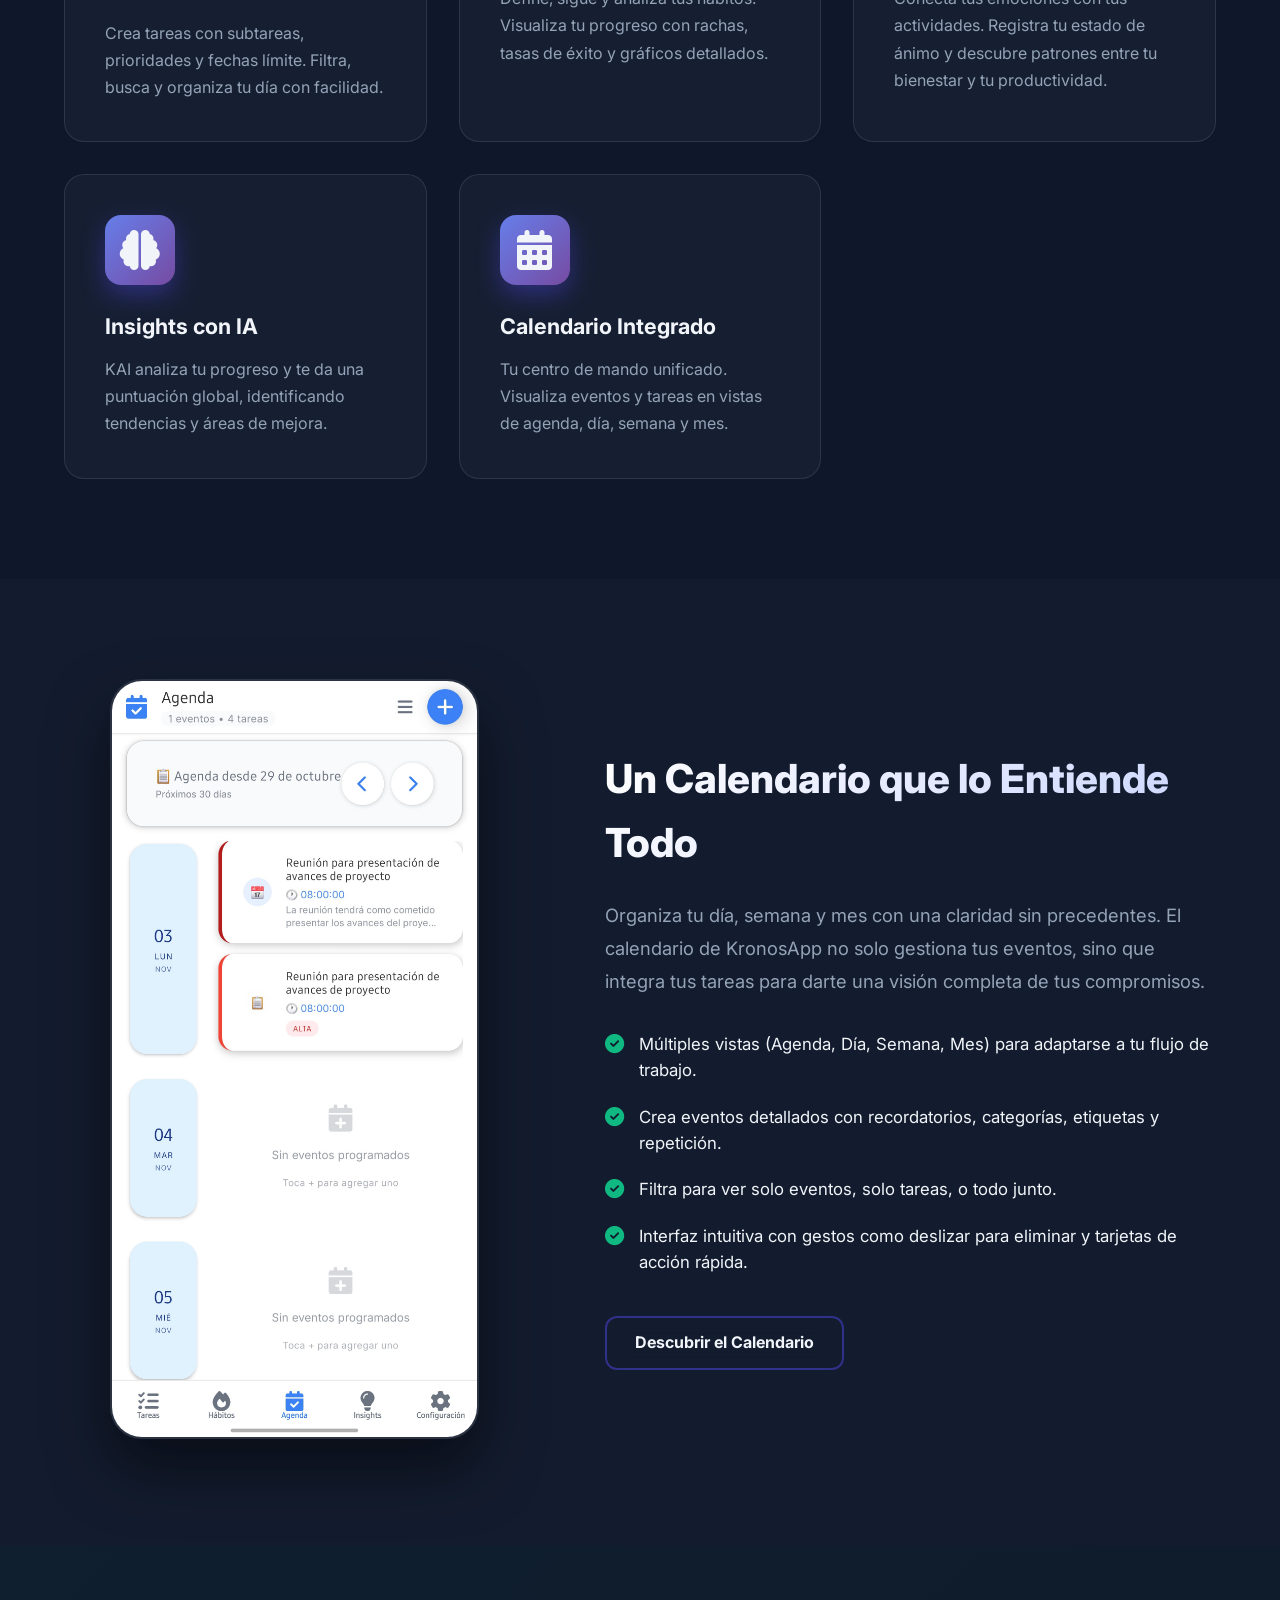
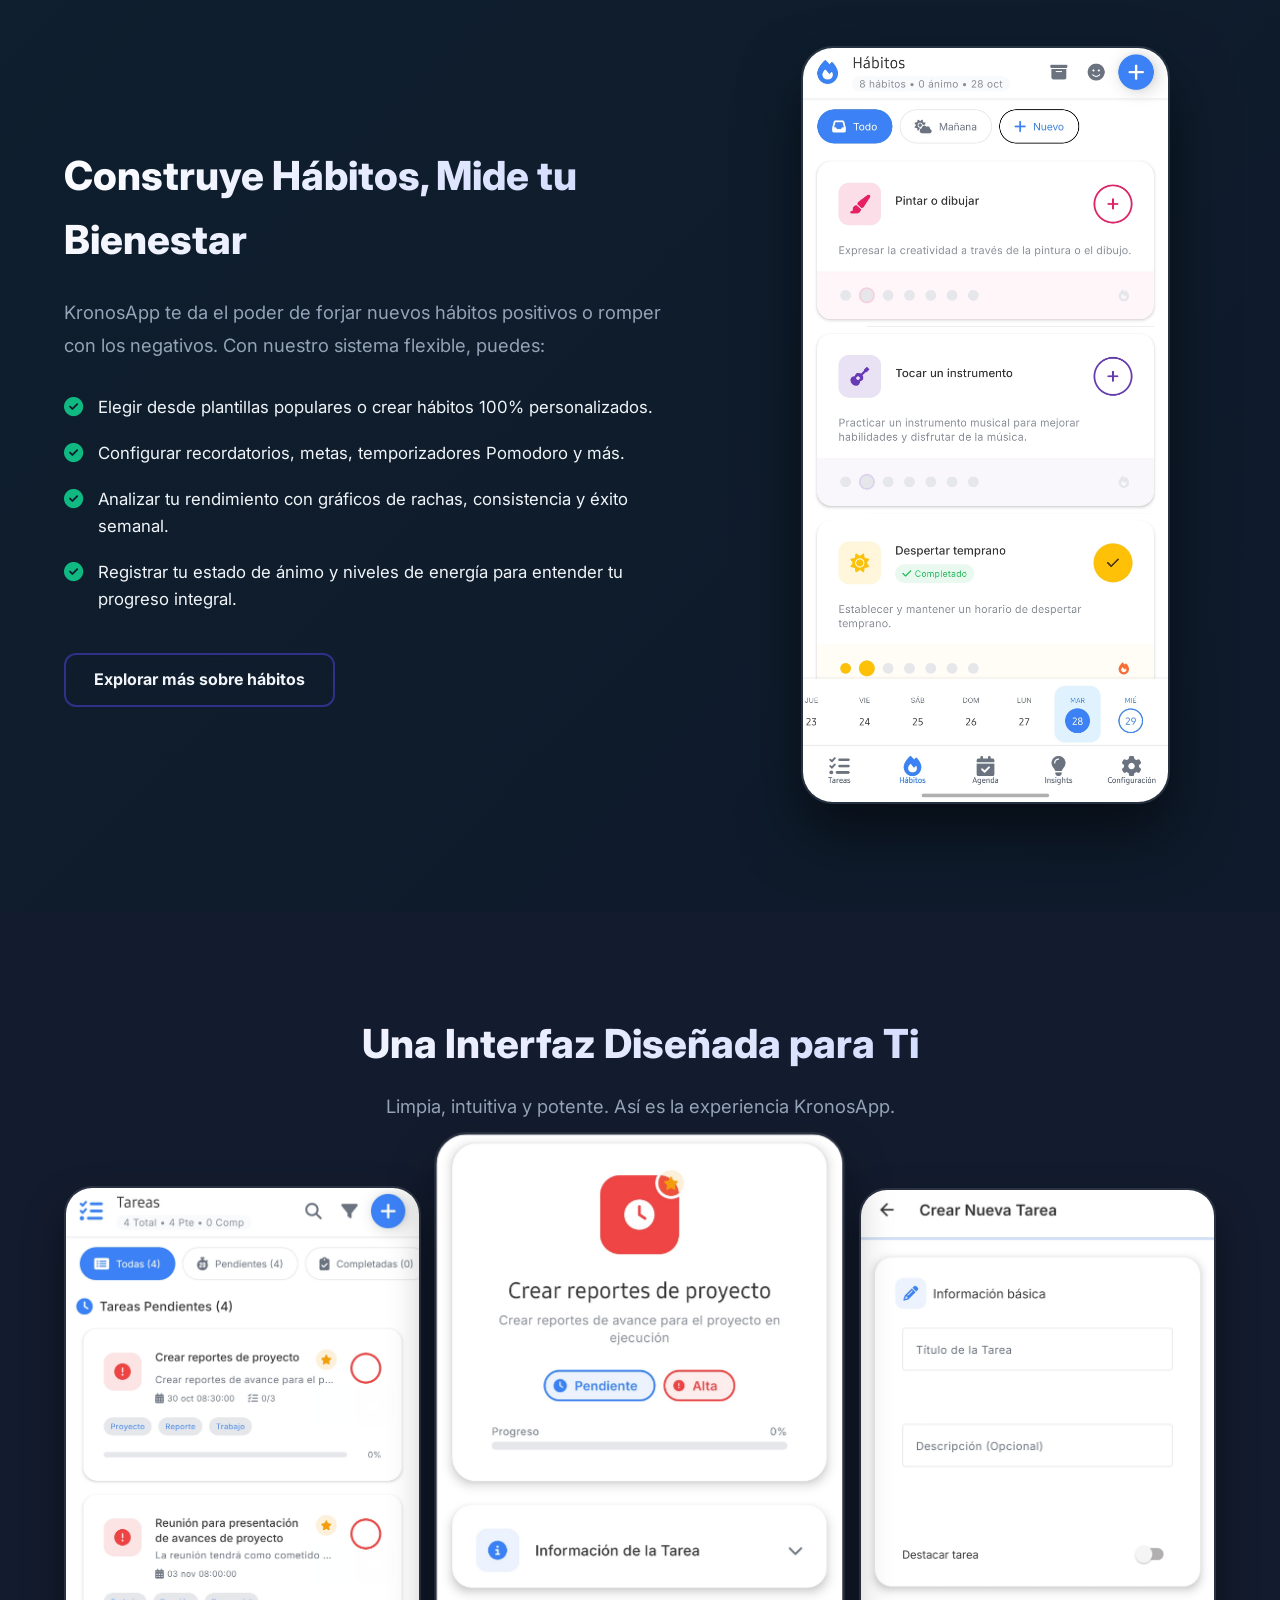
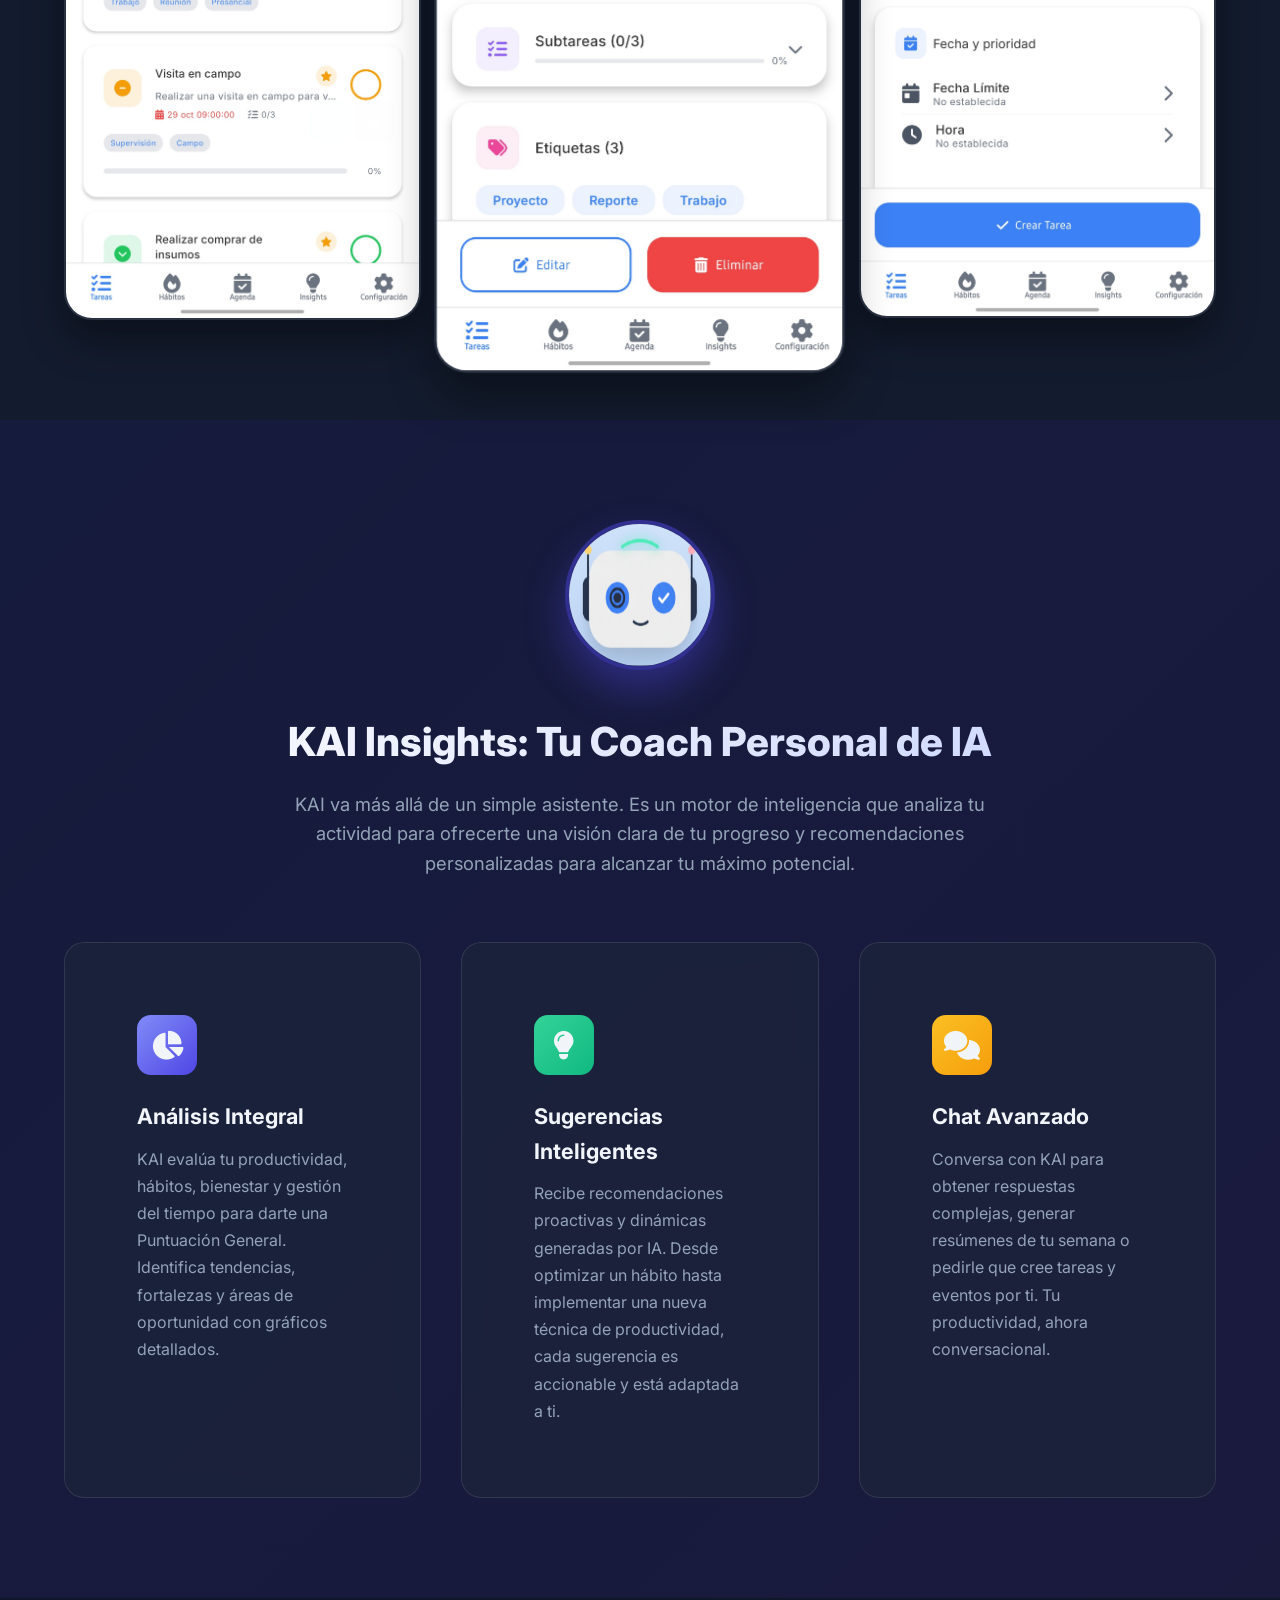
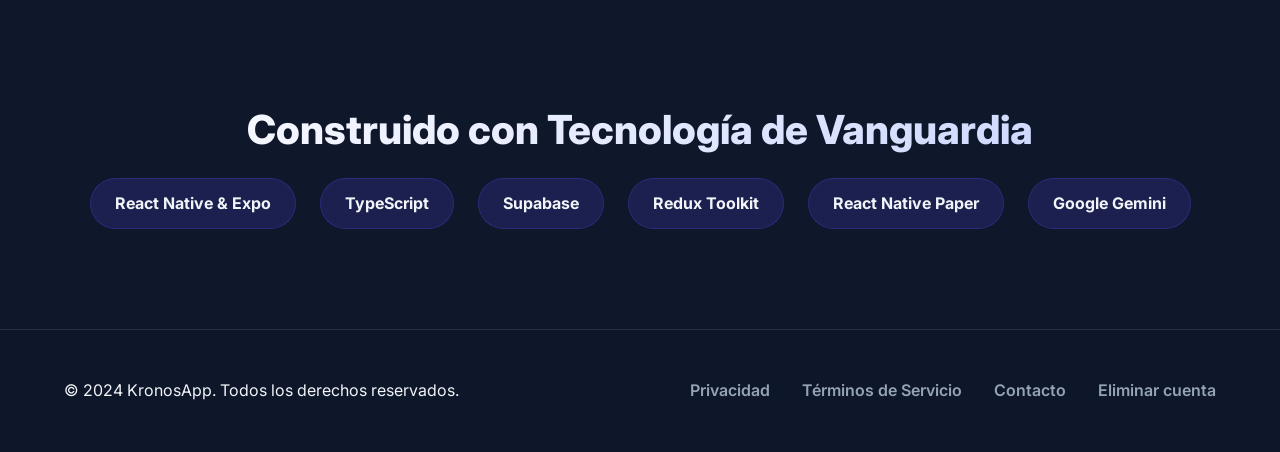
==== commit d31efe88: "Update index.html" ====
--- a/index.html
+++ b/index.html
@@ -38,7 +38,7 @@
                 <p class="subtitle">KronosApp es tu asistente personal inteligente para gestionar tareas, hábitos y eventos, todo en un solo lugar.</p>
                 <a href="#" class="btn btn-large btn-secondary">Comienza Gratis</a>
                 <div class="hero-image-container">
-                    <img src="./assets/pomodoro.jpg" alt="Vista previa de la aplicación KronosApp" class="hero-image">
+                    <img src="./assets/vistageneral.png" alt="Vista previa de la aplicación KronosApp" class="hero-image">
                 </div>
             </div>
         </section>
--- a/style.css
+++ b/style.css
@@ -523,8 +523,8 @@
 }
 
 .kai-avatar {
-    width: 140px;
-    height: 140px;
+    width: 150px;
+    height: 150px;
     border-radius: 50%;
     margin: 0 auto 2rem auto;
     border: 4px solid rgba(79, 70, 229, 0.5);
